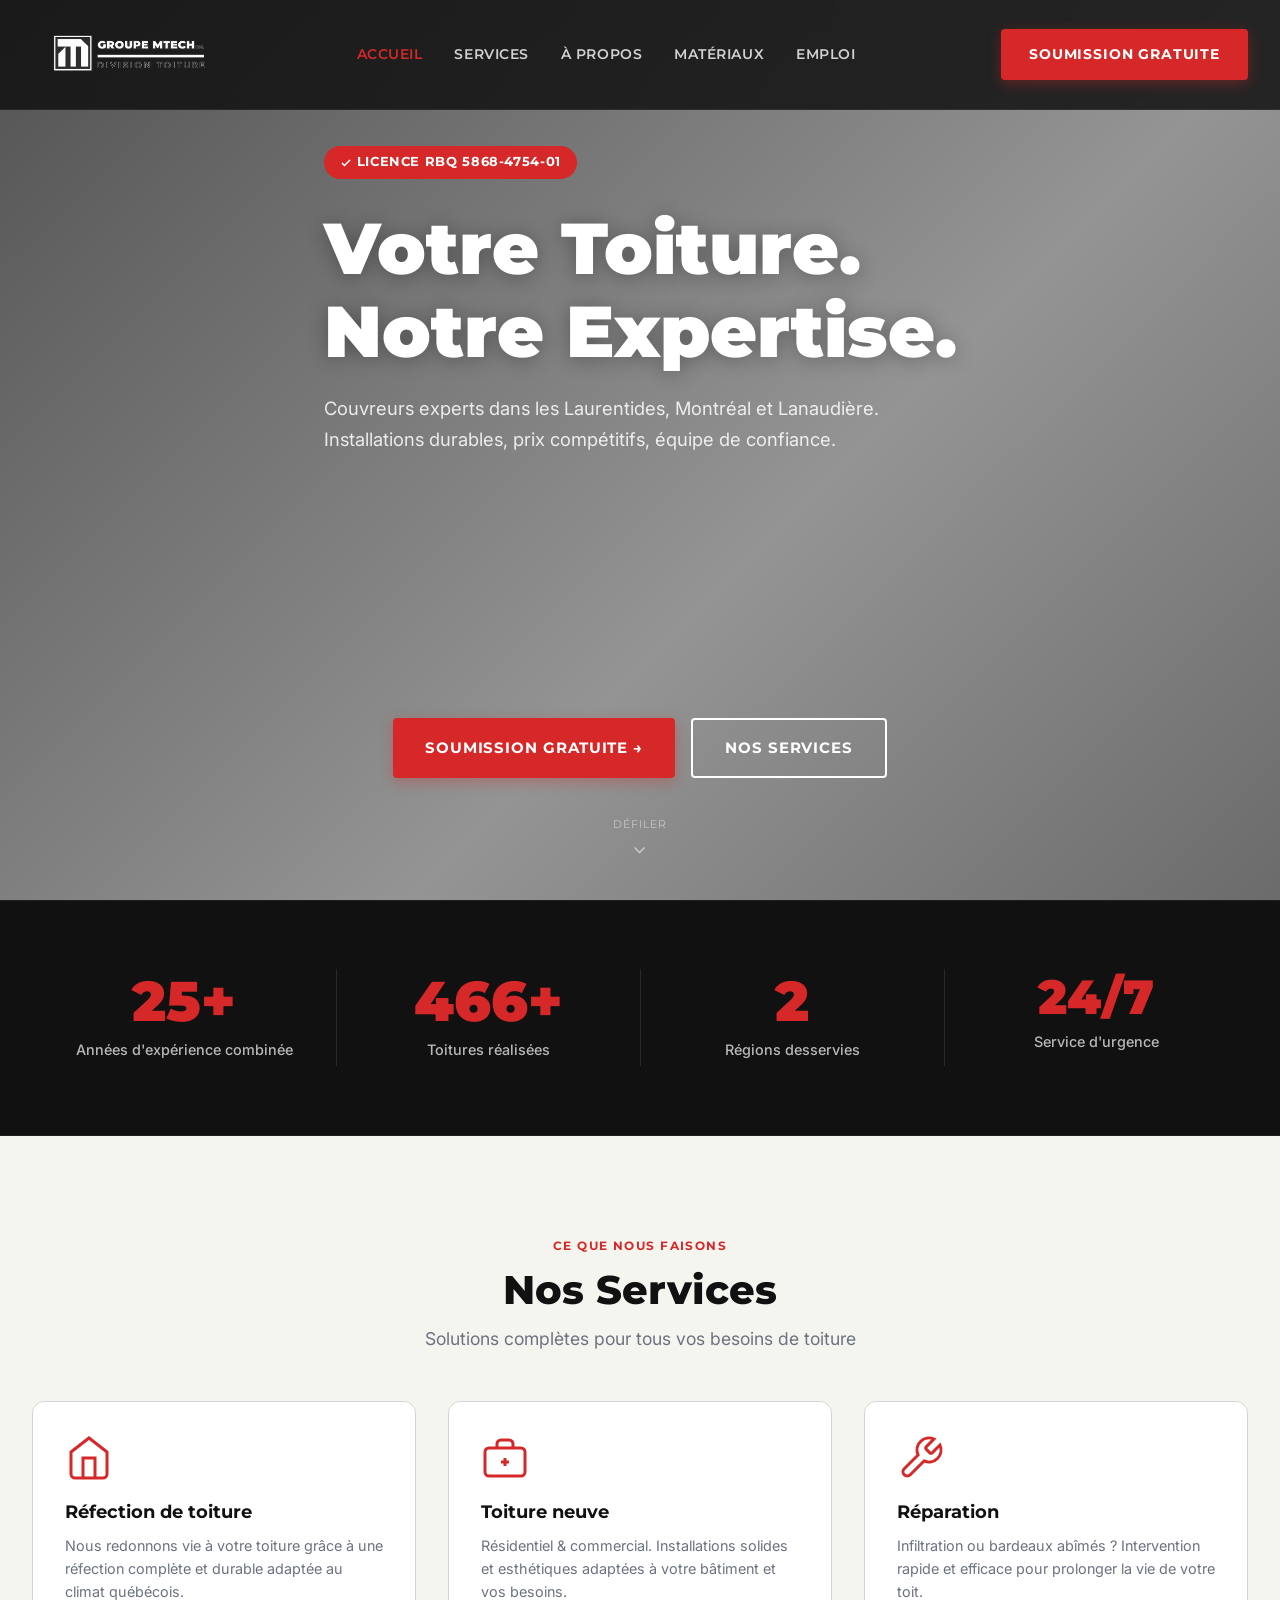
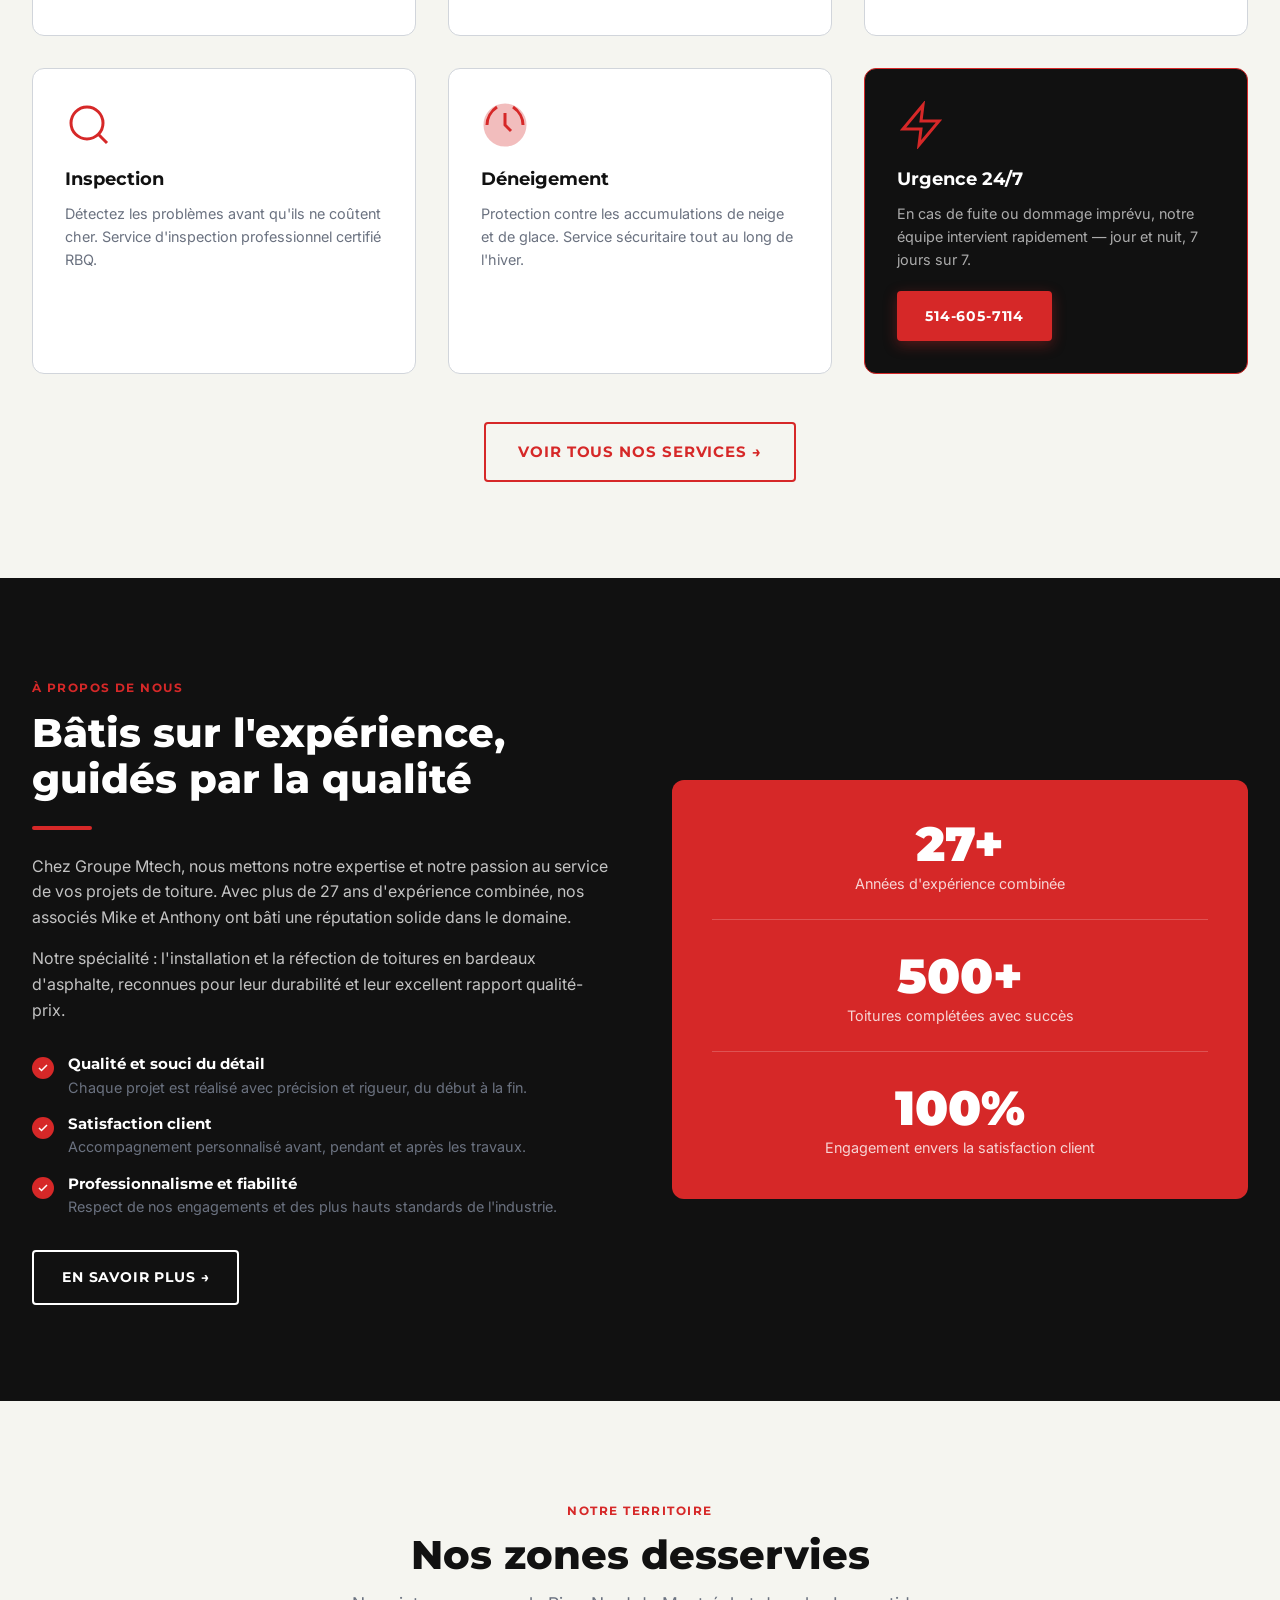
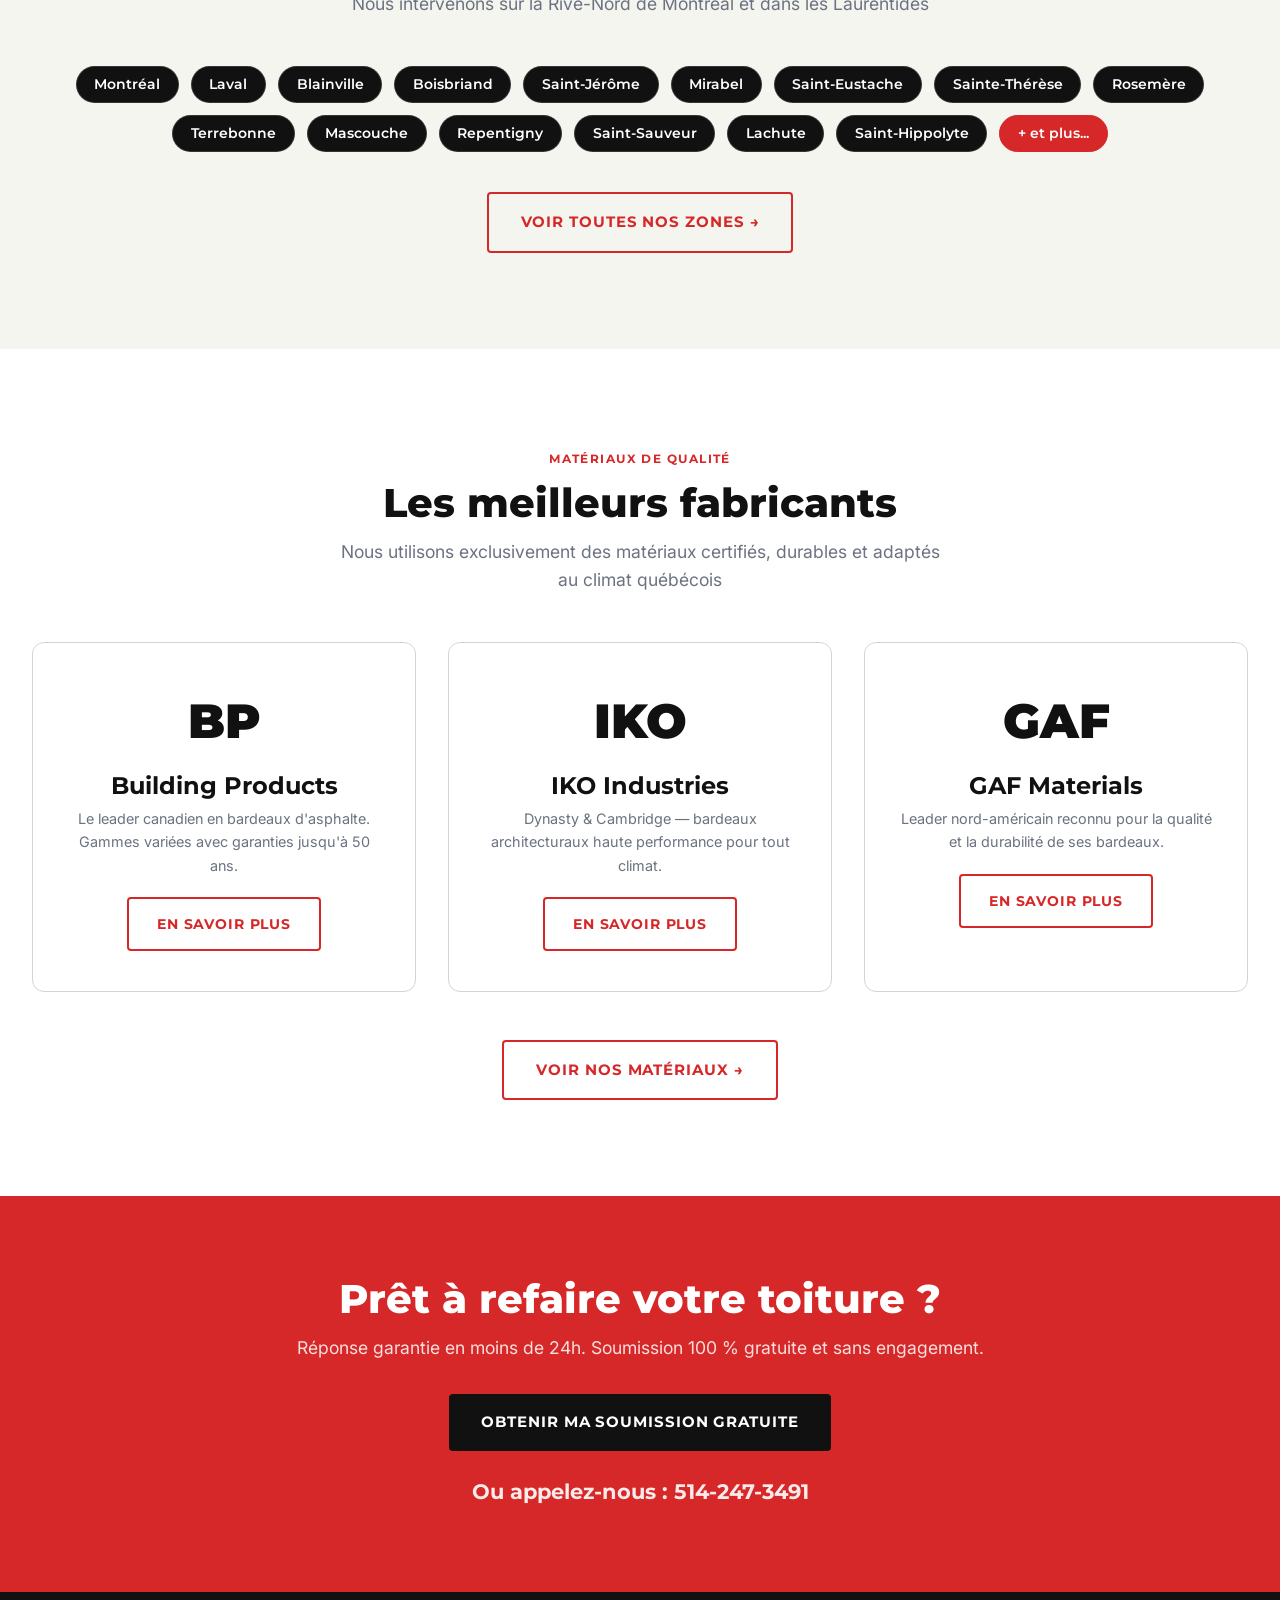
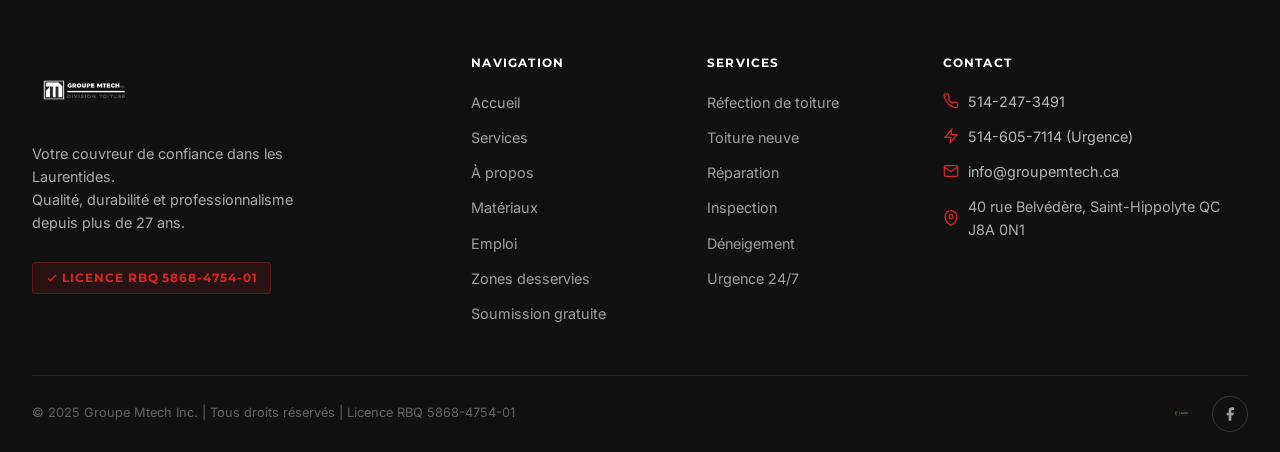
==== index.html @ 8368b844 "Refonte complete du site — multi-page Groupe Mtech Inc. - 7 pages HTML (index, services, a-propos, m" ====
<!DOCTYPE html>
<html lang="fr">
<head>
  <meta charset="UTF-8">
  <meta name="viewport" content="width=device-width, initial-scale=1.0">
  <title>Couvreur Laurentides & Montréal | Groupe Mtech Inc. — Toiture Durable</title>
  <meta name="description" content="Couvreurs experts à Saint-Jérôme, Mirabel, Saint-Eustache, Blainville et Montréal. Réfection, toiture neuve, réparation. Soumission gratuite. Licence RBQ 5868-4754-01.">
  <meta name="keywords" content="couvreur, toiture, Laurentides, Montréal, Saint-Jérôme, Mirabel, Blainville, réfection toiture, bardeaux asphalte">
  <meta name="robots" content="index, follow">
  <link rel="canonical" href="https://www.groupemtech.ca/">
  <meta property="og:title" content="Couvreur Laurentides & Montréal | Groupe Mtech Inc.">
  <meta property="og:description" content="Couvreurs experts dans les Laurentides et Montréal. Réfection, toiture neuve, réparation. Soumission gratuite. Licence RBQ 5868-4754-01.">
  <meta property="og:type" content="website">
  <meta property="og:url" content="https://www.groupemtech.ca/">
  <meta property="og:site_name" content="Groupe Mtech Inc.">
  <meta property="og:locale" content="fr_CA">
  <script type="application/ld+json">{"@context":"https://schema.org","@type":"RoofingContractor","name":"Groupe Mtech Inc.","description":"Couvreurs experts à Montréal, Laurentides et Lanaudière.","url":"https://www.groupemtech.ca","telephone":"+1-514-247-3491","email":"info@groupemtech.ca","address":{"@type":"PostalAddress","streetAddress":"40 rue Belvédère","addressLocality":"Saint-Hippolyte","addressRegion":"QC","postalCode":"J8A 0N1","addressCountry":"CA"},"areaServed":["Saint-Hippolyte","Saint-Jérôme","Mirabel","Saint-Eustache","Sainte-Thérèse","Blainville","Boisbriand","Rosemère","Lorraine","Bois-des-Filion","Terrebonne","Mascouche","Sainte-Marthe-sur-le-Lac","Deux-Montagnes","Saint-Joseph-du-Lac","Oka","Lachute","Sainte-Agathe-des-Monts","Saint-Sauveur","Morin-Heights","Saint-Lin-Laurentides","Repentigny","Montréal","Laval","Saint-Canut"],"openingHours":"Mo-Fr 07:00-18:00","sameAs":["https://www.facebook.com/profile.php?id=61579399678321"],"identifier":{"@type":"PropertyValue","name":"Licence RBQ","value":"5868-4754-01"}}</script>
  <link rel="preconnect" href="https://fonts.googleapis.com">
  <link rel="preconnect" href="https://fonts.gstatic.com" crossorigin>
  <link href="https://fonts.googleapis.com/css2?family=Montserrat:wght@700;800;900&family=Inter:wght@400;500;600&display=swap" rel="stylesheet">
  <link rel="stylesheet" href="css/style.css">
</head>
<body>

<!-- NAVBAR -->
<header id="navbar">
  <div class="container nav-inner">
    <a href="index.html" class="nav-logo">
      <img src="Assets/Logo/Logo Transparent.png" alt="Logo Groupe Mtech Inc. — Couvreur Laurentides">
    </a>
    <nav class="nav-links" aria-label="Navigation principale">
      <a href="index.html"     data-nav>Accueil</a>
      <a href="services.html"  data-nav>Services</a>
      <a href="a-propos.html"  data-nav>À propos</a>
      <a href="materiaux.html" data-nav>Matériaux</a>
      <a href="emploi.html"    data-nav>Emploi</a>
    </nav>
    <a href="soumission.html" class="btn btn-primary nav-cta">Soumission gratuite</a>
    <button class="hamburger" aria-label="Ouvrir le menu" aria-expanded="false">
      <span></span><span></span><span></span>
    </button>
  </div>
</header>

<nav class="nav-mobile-overlay" aria-label="Menu mobile">
  <a href="index.html"     data-nav>Accueil</a>
  <a href="services.html"  data-nav>Services</a>
  <a href="a-propos.html"  data-nav>À propos</a>
  <a href="materiaux.html" data-nav>Matériaux</a>
  <a href="emploi.html"    data-nav>Emploi</a>
  <a href="soumission.html" class="btn btn-primary btn-lg">Soumission gratuite</a>
</nav>

<main>

<!-- HERO -->
<section class="hero" aria-label="Section principale">
  <video class="hero-video" src="Assets/Video/BG-LONG.mp4"
    autoplay muted loop playsinline preload="auto"
    aria-hidden="true"></video>
  <div class="hero-overlay" aria-hidden="true"></div>
  <!-- Texte en haut -->
  <div class="container hero-top">
    <div class="hero-content">
      <span class="badge">
        <svg width="12" height="12" viewBox="0 0 24 24" fill="none" stroke="currentColor" stroke-width="3" aria-hidden="true"><polyline points="20 6 9 17 4 12"/></svg>
        Licence RBQ 5868-4754-01
      </span>
      <h1>
        <span>Votre Toiture.</span>
        <span>Notre Expertise.</span>
      </h1>
      <p class="hero-subtitle">
        Couvreurs experts dans les Laurentides, Montréal et Lanaudière.<br>
        Installations durables, prix compétitifs, équipe de confiance.
      </p>
    </div>
  </div>
  <!-- Boutons en bas -->
  <div class="container hero-bottom">
    <div class="btn-group">
      <a href="soumission.html" class="btn btn-primary btn-lg">Soumission gratuite →</a>
      <a href="services.html"   class="btn btn-outline btn-lg">Nos services</a>
    </div>
  </div>
  <div class="hero-scroll" aria-hidden="true">
    <span>Défiler</span>
    <svg viewBox="0 0 24 24" fill="none" stroke="currentColor" stroke-width="2"><polyline points="6 9 12 15 18 9"/></svg>
  </div>
</section>

<!-- STATS BAND -->
<section class="stats-band" aria-label="Statistiques clés">
  <div class="container">
    <div class="stats-grid">
      <div class="stat-item animate-in">
        <span class="stat-number" data-counter="27" data-suffix="+">27+</span>
        <span class="stat-label">Années d'expérience combinée</span>
      </div>
      <div class="stat-item animate-in stagger-1">
        <span class="stat-number" data-counter="500" data-suffix="+">500+</span>
        <span class="stat-label">Toitures réalisées</span>
      </div>
      <div class="stat-item animate-in stagger-2">
        <span class="stat-number" data-counter="3">3</span>
        <span class="stat-label">Régions desservies</span>
      </div>
      <div class="stat-item animate-in stagger-3">
        <span class="stat-number" style="font-size:clamp(2rem,4vw,3rem)">24/7</span>
        <span class="stat-label">Service d'urgence</span>
      </div>
    </div>
  </div>
</section>

<!-- SERVICES -->
<section class="section section--gray" id="services" aria-labelledby="services-title">
  <div class="container">
    <div class="section-header center animate-in">
      <span class="section-label">Ce que nous faisons</span>
      <h2 id="services-title">Nos Services</h2>
      <p>Solutions complètes pour tous vos besoins de toiture</p>
    </div>
    <div class="services-grid">
      <article class="service-card animate-in stagger-1">
        <div class="card-icon" aria-hidden="true">
          <svg viewBox="0 0 24 24" fill="none" stroke="currentColor" stroke-width="1.5"><path d="M3 9l9-7 9 7v11a2 2 0 0 1-2 2H5a2 2 0 0 1-2-2z"/><polyline points="9 22 9 12 15 12 15 22"/></svg>
        </div>
        <h3>Réfection de toiture</h3>
        <p>Nous redonnons vie à votre toiture grâce à une réfection complète et durable adaptée au climat québécois.</p>
      </article>
      <article class="service-card animate-in stagger-2">
        <div class="card-icon" aria-hidden="true">
          <svg viewBox="0 0 24 24" fill="none" stroke="currentColor" stroke-width="1.5"><rect x="2" y="7" width="20" height="14" rx="2"/><path d="M16 7V5a2 2 0 0 0-2-2h-4a2 2 0 0 0-2 2v2"/><line x1="12" y1="12" x2="12" y2="16"/><line x1="10" y1="14" x2="14" y2="14"/></svg>
        </div>
        <h3>Toiture neuve</h3>
        <p>Résidentiel &amp; commercial. Installations solides et esthétiques adaptées à votre bâtiment et vos besoins.</p>
      </article>
      <article class="service-card animate-in stagger-3">
        <div class="card-icon" aria-hidden="true">
          <svg viewBox="0 0 24 24" fill="none" stroke="currentColor" stroke-width="1.5"><path d="M14.7 6.3a1 1 0 0 0 0 1.4l1.6 1.6a1 1 0 0 0 1.4 0l3.77-3.77a6 6 0 0 1-7.94 7.94l-6.91 6.91a2.12 2.12 0 0 1-3-3l6.91-6.91a6 6 0 0 1 7.94-7.94l-3.76 3.76z"/></svg>
        </div>
        <h3>Réparation</h3>
        <p>Infiltration ou bardeaux abîmés ? Intervention rapide et efficace pour prolonger la vie de votre toit.</p>
      </article>
      <article class="service-card animate-in stagger-4">
        <div class="card-icon" aria-hidden="true">
          <svg viewBox="0 0 24 24" fill="none" stroke="currentColor" stroke-width="1.5"><circle cx="11" cy="11" r="8"/><line x1="21" y1="21" x2="16.65" y2="16.65"/></svg>
        </div>
        <h3>Inspection</h3>
        <p>Détectez les problèmes avant qu'ils ne coûtent cher. Service d'inspection professionnel certifié RBQ.</p>
      </article>
      <article class="service-card animate-in stagger-5">
        <div class="card-icon" aria-hidden="true">
          <svg viewBox="0 0 24 24" fill="none" stroke="currentColor" stroke-width="1.5"><path d="M12 2a10 10 0 1 0 0 20 10 10 0 0 0 0-20z" opacity=".3" fill="currentColor"/><path d="M8 3C5 5 3 8.5 3 12M16 3c3 2 5 5.5 5 9"/><path d="M12 6v6l3 3"/></svg>
        </div>
        <h3>Déneigement</h3>
        <p>Protection contre les accumulations de neige et de glace. Service sécuritaire tout au long de l'hiver.</p>
      </article>
      <article class="service-card emergency animate-in stagger-6">
        <div class="card-icon" aria-hidden="true">
          <svg viewBox="0 0 24 24" fill="none" stroke="currentColor" stroke-width="1.5"><polygon points="13 2 3 14 12 14 11 22 21 10 12 10 13 2"/></svg>
        </div>
        <h3>Urgence 24/7</h3>
        <p>En cas de fuite ou dommage imprévu, notre équipe intervient rapidement — jour et nuit, 7 jours sur 7.</p>
        <a href="tel:+15146057114" class="btn btn-primary" style="margin-top:1.25rem">514-605-7114</a>
      </article>
    </div>
    <div class="text-center" style="margin-top:3rem">
      <a href="services.html" class="btn btn-outline-red btn-lg animate-in">Voir tous nos services →</a>
    </div>
  </div>
</section>

<!-- À PROPOS -->
<section class="section section--dark" id="a-propos" aria-labelledby="about-title">
  <div class="container">
    <div class="grid-2" style="align-items:center;gap:4rem">
      <div class="animate-in">
        <span class="section-label">À propos de nous</span>
        <h2 id="about-title" class="text-white" style="margin-bottom:1.25rem">
          Bâtis sur l'expérience,<br>guidés par la qualité
        </h2>
        <div class="divider"></div>
        <p style="color:rgba(255,255,255,0.75);margin-bottom:1rem">
          Chez Groupe Mtech, nous mettons notre expertise et notre passion au service de vos projets de toiture.
          Avec plus de 27 ans d'expérience combinée, nos associés Mike et Anthony ont bâti une réputation solide dans le domaine.
        </p>
        <p style="color:rgba(255,255,255,0.75);margin-bottom:2rem">
          Notre spécialité : l'installation et la réfection de toitures en bardeaux d'asphalte, reconnues pour leur durabilité et leur excellent rapport qualité-prix.
        </p>
        <div class="check-list">
          <div class="check-item">
            <div class="check-icon"><svg viewBox="0 0 24 24" fill="none" stroke="currentColor" stroke-width="3" aria-hidden="true"><polyline points="20 6 9 17 4 12"/></svg></div>
            <div class="check-item-text">
              <h4 class="text-white">Qualité et souci du détail</h4>
              <p>Chaque projet est réalisé avec précision et rigueur, du début à la fin.</p>
            </div>
          </div>
          <div class="check-item">
            <div class="check-icon"><svg viewBox="0 0 24 24" fill="none" stroke="currentColor" stroke-width="3" aria-hidden="true"><polyline points="20 6 9 17 4 12"/></svg></div>
            <div class="check-item-text">
              <h4 class="text-white">Satisfaction client</h4>
              <p>Accompagnement personnalisé avant, pendant et après les travaux.</p>
            </div>
          </div>
          <div class="check-item">
            <div class="check-icon"><svg viewBox="0 0 24 24" fill="none" stroke="currentColor" stroke-width="3" aria-hidden="true"><polyline points="20 6 9 17 4 12"/></svg></div>
            <div class="check-item-text">
              <h4 class="text-white">Professionnalisme et fiabilité</h4>
              <p>Respect de nos engagements et des plus hauts standards de l'industrie.</p>
            </div>
          </div>
        </div>
        <div style="margin-top:2rem"><a href="a-propos.html" class="btn btn-outline">En savoir plus →</a></div>
      </div>
      <div class="about-stats-block animate-in stagger-2">
        <div class="about-stat">
          <div class="big-number">27+</div>
          <p>Années d'expérience combinée</p>
        </div>
        <div class="about-stat">
          <div class="big-number">500+</div>
          <p>Toitures complétées avec succès</p>
        </div>
        <div class="about-stat">
          <div class="big-number">100%</div>
          <p>Engagement envers la satisfaction client</p>
        </div>
      </div>
    </div>
  </div>
</section>

<!-- ZONES DESSERVIES -->
<section class="section section--gray" id="zones" aria-labelledby="zones-title">
  <div class="container">
    <div class="section-header center animate-in">
      <span class="section-label">Notre territoire</span>
      <h2 id="zones-title">Nos zones desservies</h2>
      <p>Nous intervenons sur la Rive-Nord de Montréal et dans les Laurentides</p>
    </div>
    <div class="zones-pills animate-in" style="justify-content:center;margin-bottom:2.5rem">
      <a href="zones.html" class="city-pill" style="background:var(--black);border-color:rgba(255,255,255,0.15);color:var(--white)">Montréal</a>
      <a href="zones.html" class="city-pill" style="background:var(--black);border-color:rgba(255,255,255,0.15);color:var(--white)">Laval</a>
      <a href="zones.html" class="city-pill" style="background:var(--black);border-color:rgba(255,255,255,0.15);color:var(--white)">Blainville</a>
      <a href="zones.html" class="city-pill" style="background:var(--black);border-color:rgba(255,255,255,0.15);color:var(--white)">Boisbriand</a>
      <a href="zones.html" class="city-pill" style="background:var(--black);border-color:rgba(255,255,255,0.15);color:var(--white)">Saint-Jérôme</a>
      <a href="zones.html" class="city-pill" style="background:var(--black);border-color:rgba(255,255,255,0.15);color:var(--white)">Mirabel</a>
      <a href="zones.html" class="city-pill" style="background:var(--black);border-color:rgba(255,255,255,0.15);color:var(--white)">Saint-Eustache</a>
      <a href="zones.html" class="city-pill" style="background:var(--black);border-color:rgba(255,255,255,0.15);color:var(--white)">Sainte-Thérèse</a>
      <a href="zones.html" class="city-pill" style="background:var(--black);border-color:rgba(255,255,255,0.15);color:var(--white)">Rosemère</a>
      <a href="zones.html" class="city-pill" style="background:var(--black);border-color:rgba(255,255,255,0.15);color:var(--white)">Terrebonne</a>
      <a href="zones.html" class="city-pill" style="background:var(--black);border-color:rgba(255,255,255,0.15);color:var(--white)">Mascouche</a>
      <a href="zones.html" class="city-pill" style="background:var(--black);border-color:rgba(255,255,255,0.15);color:var(--white)">Repentigny</a>
      <a href="zones.html" class="city-pill" style="background:var(--black);border-color:rgba(255,255,255,0.15);color:var(--white)">Saint-Sauveur</a>
      <a href="zones.html" class="city-pill" style="background:var(--black);border-color:rgba(255,255,255,0.15);color:var(--white)">Lachute</a>
      <a href="zones.html" class="city-pill" style="background:var(--black);border-color:rgba(255,255,255,0.15);color:var(--white)">Saint-Hippolyte</a>
      <a href="zones.html" class="city-pill" style="background:var(--red);border-color:var(--red);color:var(--white)">+ et plus...</a>
    </div>
    <div class="text-center animate-in">
      <a href="zones.html" class="btn btn-outline-red btn-lg">Voir toutes nos zones →</a>
    </div>
  </div>
</section>

<!-- MATÉRIAUX APERÇU -->
<section class="section section--white" id="materiaux" aria-labelledby="mat-title">
  <div class="container">
    <div class="section-header center animate-in">
      <span class="section-label">Matériaux de qualité</span>
      <h2 id="mat-title">Les meilleurs fabricants</h2>
      <p>Nous utilisons exclusivement des matériaux certifiés, durables et adaptés au climat québécois</p>
    </div>
    <div class="grid-3" style="margin-bottom:3rem">
      <div class="card text-center animate-in stagger-1" style="padding:2.5rem 2rem">
        <div style="font-family:'Montserrat',sans-serif;font-weight:900;font-size:3rem;color:var(--black);margin-bottom:0.75rem">BP</div>
        <h3 style="margin-bottom:0.5rem">Building Products</h3>
        <p style="color:var(--midgray);font-size:0.9rem;margin-bottom:1.25rem">Le leader canadien en bardeaux d'asphalte. Gammes variées avec garanties jusqu'à 50 ans.</p>
        <a href="materiaux.html" class="btn btn-outline-red">En savoir plus</a>
      </div>
      <div class="card text-center animate-in stagger-2" style="padding:2.5rem 2rem">
        <div style="font-family:'Montserrat',sans-serif;font-weight:900;font-size:3rem;color:var(--black);margin-bottom:0.75rem">IKO</div>
        <h3 style="margin-bottom:0.5rem">IKO Industries</h3>
        <p style="color:var(--midgray);font-size:0.9rem;margin-bottom:1.25rem">Dynasty &amp; Cambridge — bardeaux architecturaux haute performance pour tout climat.</p>
        <a href="materiaux.html" class="btn btn-outline-red">En savoir plus</a>
      </div>
      <div class="card text-center animate-in stagger-3" style="padding:2.5rem 2rem">
        <div style="font-family:'Montserrat',sans-serif;font-weight:900;font-size:3rem;color:var(--black);margin-bottom:0.75rem">GAF</div>
        <h3 style="margin-bottom:0.5rem">GAF Materials</h3>
        <p style="color:var(--midgray);font-size:0.9rem;margin-bottom:1.25rem">Leader nord-américain reconnu pour la qualité et la durabilité de ses bardeaux.</p>
        <a href="materiaux.html" class="btn btn-outline-red">En savoir plus</a>
      </div>
    </div>
    <div class="text-center animate-in">
      <a href="materiaux.html" class="btn btn-outline-red btn-lg">Voir nos matériaux →</a>
    </div>
  </div>
</section>

<!-- CTA FINAL -->
<section class="cta-section" aria-label="Appel à l'action">
  <div class="container text-center animate-in">
    <h2>Prêt à refaire votre toiture ?</h2>
    <p>Réponse garantie en moins de 24h. Soumission 100&nbsp;% gratuite et sans engagement.</p>
    <a href="soumission.html" class="btn btn-dark btn-lg">Obtenir ma soumission gratuite</a>
    <div class="cta-phone">Ou appelez-nous : <a href="tel:+15142473491">514-247-3491</a></div>
  </div>
</section>

</main>

<!-- FOOTER -->
<footer id="footer" aria-label="Pied de page">
  <div class="container">
    <div class="footer-grid">
      <div class="footer-brand">
        <img src="Assets/Logo/Logo Transparent.png" alt="Logo Groupe Mtech Inc.">
        <p>Votre couvreur de confiance dans les Laurentides.<br>Qualité, durabilité et professionnalisme depuis plus de 27 ans.</p>
        <div class="footer-rbq">
          <svg width="12" height="12" viewBox="0 0 24 24" fill="none" stroke="currentColor" stroke-width="2.5" aria-hidden="true"><polyline points="20 6 9 17 4 12"/></svg>
          Licence RBQ 5868-4754-01
        </div>
      </div>
      <div class="footer-col">
        <h4>Navigation</h4>
        <ul>
          <li><a href="index.html">Accueil</a></li>
          <li><a href="services.html">Services</a></li>
          <li><a href="a-propos.html">À propos</a></li>
          <li><a href="materiaux.html">Matériaux</a></li>
          <li><a href="emploi.html">Emploi</a></li>
          <li><a href="zones.html">Zones desservies</a></li>
          <li><a href="soumission.html">Soumission gratuite</a></li>
        </ul>
      </div>
      <div class="footer-col">
        <h4>Services</h4>
        <ul>
          <li><a href="services.html#refection">Réfection de toiture</a></li>
          <li><a href="services.html#neuve">Toiture neuve</a></li>
          <li><a href="services.html#reparation">Réparation</a></li>
          <li><a href="services.html#inspection">Inspection</a></li>
          <li><a href="services.html#deneigement">Déneigement</a></li>
          <li><a href="services.html#urgence">Urgence 24/7</a></li>
        </ul>
      </div>
      <div class="footer-col">
        <h4>Contact</h4>
        <div class="footer-contact-item">
          <svg viewBox="0 0 24 24" fill="none" stroke="currentColor" stroke-width="2" aria-hidden="true"><path d="M22 16.92v3a2 2 0 0 1-2.18 2 19.79 19.79 0 0 1-8.63-3.07A19.5 19.5 0 0 1 4.69 12 19.79 19.79 0 0 1 1.61 3.41 2 2 0 0 1 3.6 1.24h3a2 2 0 0 1 2 1.72c.127.96.361 1.903.7 2.81a2 2 0 0 1-.45 2.11L7.91 8.81a16 16 0 0 0 6.29 6.29l.95-.95a2 2 0 0 1 2.11-.45c.907.339 1.85.573 2.81.7A2 2 0 0 1 22 16.92z"/></svg>
          <a href="tel:+15142473491">514-247-3491</a>
        </div>
        <div class="footer-contact-item">
          <svg viewBox="0 0 24 24" fill="none" stroke="currentColor" stroke-width="2" aria-hidden="true"><polygon points="13 2 3 14 12 14 11 22 21 10 12 10 13 2"/></svg>
          <a href="tel:+15146057114">514-605-7114 (Urgence)</a>
        </div>
        <div class="footer-contact-item">
          <svg viewBox="0 0 24 24" fill="none" stroke="currentColor" stroke-width="2" aria-hidden="true"><path d="M4 4h16c1.1 0 2 .9 2 2v12c0 1.1-.9 2-2 2H4c-1.1 0-2-.9-2-2V6c0-1.1.9-2 2-2z"/><polyline points="22,6 12,13 2,6"/></svg>
          <a href="mailto:info@groupemtech.ca">info@groupemtech.ca</a>
        </div>
        <div class="footer-contact-item">
          <svg viewBox="0 0 24 24" fill="none" stroke="currentColor" stroke-width="2" aria-hidden="true"><path d="M21 10c0 7-9 13-9 13s-9-6-9-13a9 9 0 0 1 18 0z"/><circle cx="12" cy="10" r="3"/></svg>
          <span>40 rue Belvédère, Saint-Hippolyte QC J8A 0N1</span>
        </div>
      </div>
    </div>
    <div class="footer-bottom">
      <p>© 2025 Groupe Mtech Inc. | Tous droits réservés | Licence RBQ 5868-4754-01</p>
      <div style="display:flex;align-items:center;gap:1.25rem">
        <a href="https://www.laurierweb.ca" target="_blank" rel="noopener" aria-label="Site réalisé par LaurierWeb">
          <img src="Assets/Logo/logolaurier.png" alt="LaurierWeb — Création de sites web" style="height:20px;width:auto;opacity:0.7;transition:opacity 0.3s" onmouseover="this.style.opacity='1'" onmouseout="this.style.opacity='0.7'">
        </a>
        <div class="footer-social">
          <a href="https://www.facebook.com/profile.php?id=61579399678321" target="_blank" rel="noopener" aria-label="Page Facebook Groupe Mtech Inc.">
            <svg viewBox="0 0 24 24" fill="currentColor" aria-hidden="true"><path d="M18 2h-3a5 5 0 0 0-5 5v3H7v4h3v8h4v-8h3l1-4h-4V7a1 1 0 0 1 1-1h3z"/></svg>
          </a>
        </div>
      </div>
    </div>
  </div>
</footer>

<a href="tel:+15146057114" class="urgency-float" aria-label="Urgence toiture 514-605-7114">
  <svg viewBox="0 0 24 24" fill="none" stroke="currentColor" stroke-width="2" aria-hidden="true"><polygon points="13 2 3 14 12 14 11 22 21 10 12 10 13 2"/></svg>
  Urgence 24/7
</a>

<script src="js/main.js"></script>
</body>
</html>
---- css/style.css ----
/* ============================================================
   GROUPE MTECH INC. — Global Stylesheet
   ============================================================ */

/* ── Google Fonts are loaded in each HTML <head> ── */

/* ── Reset & Box Model ─────────────────────────────────────── */
*, *::before, *::after { box-sizing: border-box; }
html { scroll-behavior: smooth; font-size: 16px; }
body {
  margin: 0; padding: 0;
  font-family: 'Inter', sans-serif;
  font-size: 1rem;
  line-height: 1.6;
  color: var(--black);
  background: var(--white);
  overflow-x: hidden;
}
img { max-width: 100%; height: auto; display: block; }
a { text-decoration: none; color: inherit; }
ul { list-style: none; margin: 0; padding: 0; }
button { cursor: pointer; border: none; background: none; font-family: inherit; }
input, textarea, select { font-family: inherit; }

/* ── Design Tokens ─────────────────────────────────────────── */
:root {
  --black:     #111111;
  --charcoal:  #1C1C1C;
  --red:       #D62828;
  --red-dark:  #A61E1E;
  --offwhite:  #F5F5F0;
  --midgray:   #6B7280;
  --lightgray: #D1D5DB;
  --white:     #FFFFFF;

  --max-w: 1280px;
  --section-py: 96px;
  --section-px: 32px;
  --gap: 32px;
  --radius: 12px;
  --nav-h: 110px;

  --transition: 0.3s ease;
  --transition-slow: 0.6s ease-out;
}

/* ── Typography ────────────────────────────────────────────── */
h1, h2, h3, h4 {
  font-family: 'Montserrat', sans-serif;
  font-weight: 800;
  line-height: 1.15;
  margin: 0;
}
h1 { font-size: clamp(2.5rem, 6vw, 4.5rem); font-weight: 900; }
h2 { font-size: clamp(1.75rem, 3.5vw, 2.5rem); }
h3 { font-size: clamp(1.25rem, 2.5vw, 1.5rem); font-weight: 700; }
p  { margin: 0 0 1rem; }

/* ── Layout Helpers ────────────────────────────────────────── */
.container {
  max-width: var(--max-w);
  margin: 0 auto;
  padding: 0 var(--section-px);
}
.section {
  padding: var(--section-py) 0;
}
.section--dark  { background: var(--black); color: var(--white); }
.section--gray  { background: var(--offwhite); }
.section--white { background: var(--white); }
.section--red   { background: var(--red); color: var(--white); }

.grid-2 { display: grid; grid-template-columns: 1fr 1fr; gap: var(--gap); }
.grid-3 { display: grid; grid-template-columns: repeat(3, 1fr); gap: var(--gap); }
.grid-4 { display: grid; grid-template-columns: repeat(4, 1fr); gap: var(--gap); }
.flex   { display: flex; }
.flex-center { display: flex; align-items: center; justify-content: center; }
.flex-between { display: flex; align-items: center; justify-content: space-between; }
.text-center { text-align: center; }
.text-white  { color: var(--white); }
.text-gray   { color: var(--midgray); }
.text-red    { color: var(--red); }

/* ── Section Labels ────────────────────────────────────────── */
.section-label {
  display: inline-block;
  font-family: 'Montserrat', sans-serif;
  font-weight: 700;
  font-size: 0.75rem;
  letter-spacing: 0.12em;
  text-transform: uppercase;
  color: var(--red);
  margin-bottom: 0.75rem;
}
.section-header {
  margin-bottom: 3rem;
}
.section-header h2 {
  margin-bottom: 0.75rem;
}
.section-header p {
  color: var(--midgray);
  font-size: 1.1rem;
  max-width: 600px;
}
.section-header.center { text-align: center; }
.section-header.center p { margin: 0 auto; }

/* ── Buttons ───────────────────────────────────────────────── */
.btn {
  display: inline-flex;
  align-items: center;
  gap: 0.4em;
  font-family: 'Montserrat', sans-serif;
  font-weight: 700;
  font-size: 0.875rem;
  letter-spacing: 0.06em;
  text-transform: uppercase;
  padding: 0.875rem 1.75rem;
  border-radius: 4px;
  transition: background var(--transition), color var(--transition), transform var(--transition), box-shadow var(--transition);
  white-space: nowrap;
}
.btn:hover { transform: translateY(-2px); }
.btn:active { transform: translateY(0); }

.btn-primary {
  background: var(--red);
  color: var(--white);
  box-shadow: 0 4px 14px rgba(214,40,40,0.35);
}
.btn-primary:hover {
  background: var(--red-dark);
  box-shadow: 0 6px 20px rgba(214,40,40,0.45);
}
.btn-outline {
  background: transparent;
  color: var(--white);
  border: 2px solid var(--white);
}
.btn-outline:hover {
  background: var(--white);
  color: var(--black);
}
.btn-dark {
  background: var(--black);
  color: var(--white);
}
.btn-dark:hover {
  background: var(--charcoal);
  box-shadow: 0 4px 14px rgba(0,0,0,0.3);
}
.btn-outline-red {
  background: transparent;
  color: var(--red);
  border: 2px solid var(--red);
}
.btn-outline-red:hover {
  background: var(--red);
  color: var(--white);
}
.btn-lg { padding: 1rem 2rem; font-size: 0.95rem; }
.btn-group { display: flex; gap: 1rem; flex-wrap: wrap; }

/* ── Cards ─────────────────────────────────────────────────── */
.card {
  background: var(--white);
  border: 1px solid var(--lightgray);
  border-radius: var(--radius);
  padding: 2rem;
  transition: transform var(--transition), box-shadow var(--transition);
}
.card:hover {
  transform: translateY(-6px);
  box-shadow: 0 16px 40px rgba(0,0,0,0.1);
}
.card--dark {
  background: var(--black);
  border-color: #2a2a2a;
  color: var(--white);
}
.card--dark:hover {
  box-shadow: 0 16px 40px rgba(214,40,40,0.2);
}
.card-icon {
  width: 48px;
  height: 48px;
  color: var(--red);
  margin-bottom: 1.25rem;
}
.card h3 { margin-bottom: 0.75rem; }
.card p  { color: var(--midgray); font-size: 0.95rem; margin: 0; }
.card--dark p { color: rgba(255,255,255,0.7); }

/* ── Badge / Pill ──────────────────────────────────────────── */
.badge {
  display: inline-flex;
  align-items: center;
  gap: 0.4em;
  background: var(--red);
  color: var(--white);
  font-family: 'Montserrat', sans-serif;
  font-weight: 700;
  font-size: 0.8rem;
  letter-spacing: 0.05em;
  text-transform: uppercase;
  padding: 0.4rem 1rem;
  border-radius: 100px;
}
.badge--outline {
  background: transparent;
  border: 2px solid var(--red);
  color: var(--red);
}
.badge--dark {
  background: rgba(255,255,255,0.1);
  color: var(--white);
}
.city-pill {
  display: inline-block;
  background: rgba(255,255,255,0.08);
  border: 1px solid rgba(255,255,255,0.15);
  color: var(--white);
  font-family: 'Montserrat', sans-serif;
  font-weight: 600;
  font-size: 0.875rem;
  padding: 0.4rem 1.1rem;
  border-radius: 100px;
  transition: background var(--transition), border-color var(--transition), color var(--transition);
}
.city-pill:hover {
  background: var(--red);
  border-color: var(--red);
  color: var(--white);
}

/* ── Check List ────────────────────────────────────────────── */
.check-list { display: flex; flex-direction: column; gap: 1rem; }
.check-item {
  display: flex;
  gap: 0.875rem;
  align-items: flex-start;
}
.check-icon {
  flex-shrink: 0;
  width: 22px;
  height: 22px;
  background: var(--red);
  border-radius: 50%;
  display: flex;
  align-items: center;
  justify-content: center;
  margin-top: 2px;
}
.check-icon svg { width: 12px; height: 12px; color: var(--white); }
.check-item-text h4 {
  font-family: 'Montserrat', sans-serif;
  font-size: 0.95rem;
  font-weight: 700;
  margin-bottom: 0.2rem;
}
.check-item-text p { font-size: 0.9rem; color: var(--midgray); margin: 0; }

/* ── FAQ (details/summary) ─────────────────────────────────── */
.faq { margin-top: 2rem; display: flex; flex-direction: column; gap: 0.5rem; }
.faq details {
  border: 1px solid var(--lightgray);
  border-radius: 8px;
  overflow: hidden;
}
.faq summary {
  font-family: 'Montserrat', sans-serif;
  font-weight: 600;
  font-size: 1rem;
  padding: 1.1rem 1.25rem;
  cursor: pointer;
  display: flex;
  justify-content: space-between;
  align-items: center;
  list-style: none;
  transition: background var(--transition);
}
.faq summary::-webkit-details-marker { display: none; }
.faq summary::after {
  content: '+';
  font-size: 1.4rem;
  color: var(--red);
  font-weight: 400;
  transition: transform var(--transition);
}
.faq details[open] summary::after { transform: rotate(45deg); }
.faq details[open] summary { background: var(--offwhite); }
.faq-body { padding: 1rem 1.25rem 1.25rem; color: var(--midgray); font-size: 0.95rem; }

/* ── Form ──────────────────────────────────────────────────── */
.form { display: flex; flex-direction: column; gap: 1.25rem; }
.form-row { display: grid; grid-template-columns: 1fr 1fr; gap: 1rem; }
.form-group { display: flex; flex-direction: column; gap: 0.4rem; }
.form-group label {
  font-family: 'Montserrat', sans-serif;
  font-weight: 600;
  font-size: 0.8rem;
  letter-spacing: 0.05em;
  text-transform: uppercase;
  color: var(--midgray);
}
.form-group input,
.form-group textarea,
.form-group select {
  padding: 0.875rem 1rem;
  border: 1.5px solid var(--lightgray);
  border-radius: 6px;
  font-size: 1rem;
  background: var(--white);
  color: var(--black);
  transition: border-color var(--transition), box-shadow var(--transition);
  outline: none;
}
.form-group input:focus,
.form-group textarea:focus,
.form-group select:focus {
  border-color: var(--red);
  box-shadow: 0 0 0 3px rgba(214,40,40,0.12);
}
.form-group textarea { resize: vertical; min-height: 120px; }
.form-note {
  font-size: 0.85rem;
  color: var(--midgray);
  text-align: center;
  margin-top: 0.5rem;
}

/* ── Page Hero (inner pages) ───────────────────────────────── */
.page-hero {
  background: var(--black);
  padding: 140px 0 80px;
  position: relative;
  overflow: hidden;
}
.page-hero::after {
  content: '';
  position: absolute;
  bottom: 0; left: 0; right: 0;
  height: 4px;
  background: var(--red);
}
.page-hero .breadcrumb {
  font-size: 0.85rem;
  color: rgba(255,255,255,0.5);
  margin-bottom: 1.25rem;
  display: flex;
  gap: 0.5rem;
  align-items: center;
}
.page-hero .breadcrumb a { color: rgba(255,255,255,0.5); transition: color var(--transition); }
.page-hero .breadcrumb a:hover { color: var(--red); }
.page-hero .breadcrumb span { color: var(--white); }
.page-hero h1 { color: var(--white); margin-bottom: 1rem; }
.page-hero p { color: rgba(255,255,255,0.7); font-size: 1.15rem; max-width: 700px; }

/* ── Divider ───────────────────────────────────────────────── */
.divider { width: 60px; height: 4px; background: var(--red); margin: 1.5rem 0; border-radius: 2px; }
.divider.center { margin: 1.5rem auto; }

/* ════════════════════════════════════════════════════════════
   NAVBAR
   ════════════════════════════════════════════════════════════ */
#navbar {
  position: fixed;
  top: 0; left: 0; right: 0;
  z-index: 1000;
  height: var(--nav-h);
  display: flex;
  align-items: center;
  background: rgba(17,17,17,0.85);
  backdrop-filter: blur(12px);
  -webkit-backdrop-filter: blur(12px);
  border-bottom: 1px solid rgba(255,255,255,0.06);
  transition: height var(--transition), background var(--transition), box-shadow var(--transition);
}
#navbar.scrolled {
  height: 64px;
  background: rgba(17,17,17,0.97);
  box-shadow: 0 2px 24px rgba(0,0,0,0.4);
}
.nav-inner {
  display: flex;
  align-items: center;
  justify-content: space-between;
  width: 100%;
}
.nav-logo img { height: 130px; width: auto; transition: height var(--transition); }
#navbar.scrolled .nav-logo img { height: 100px; }

.nav-links {
  display: flex;
  align-items: center;
  gap: 0.25rem;
}
.nav-links a {
  font-family: 'Montserrat', sans-serif;
  font-weight: 600;
  font-size: 0.85rem;
  letter-spacing: 0.04em;
  text-transform: uppercase;
  color: rgba(255,255,255,0.8);
  padding: 0.5rem 0.875rem;
  border-radius: 4px;
  transition: color var(--transition), background var(--transition);
}
.nav-links a:hover { color: var(--white); background: rgba(255,255,255,0.07); }
.nav-links a.active { color: var(--red); }
.nav-cta { margin-left: 1rem; }

/* Hamburger */
.hamburger {
  display: none;
  flex-direction: column;
  justify-content: center;
  gap: 5px;
  width: 36px;
  height: 36px;
  padding: 4px;
  cursor: pointer;
  background: none;
  border: none;
}
.hamburger span {
  display: block;
  width: 100%;
  height: 2px;
  background: var(--white);
  border-radius: 2px;
  transition: transform 0.3s, opacity 0.3s, width 0.3s;
  transform-origin: center;
}
.hamburger.open span:nth-child(1) { transform: translateY(7px) rotate(45deg); }
.hamburger.open span:nth-child(2) { opacity: 0; width: 0; }
.hamburger.open span:nth-child(3) { transform: translateY(-7px) rotate(-45deg); }

/* Mobile nav overlay */
.nav-mobile-overlay {
  display: none;
  position: fixed;
  inset: 0;
  background: var(--black);
  z-index: 999;
  flex-direction: column;
  align-items: center;
  justify-content: center;
  gap: 2rem;
  opacity: 0;
  transform: translateX(100%);
  transition: opacity 0.35s, transform 0.35s;
}
.nav-mobile-overlay.open {
  display: flex;
  opacity: 1;
  transform: translateX(0);
}
.nav-mobile-overlay a {
  font-family: 'Montserrat', sans-serif;
  font-weight: 800;
  font-size: 2rem;
  color: var(--white);
  text-transform: uppercase;
  letter-spacing: 0.05em;
  transition: color var(--transition);
}
.nav-mobile-overlay a:hover,
.nav-mobile-overlay a.active { color: var(--red); }
.nav-mobile-overlay .btn { font-size: 1rem; margin-top: 1rem; }

/* ════════════════════════════════════════════════════════════
   HERO (index.html)
   ════════════════════════════════════════════════════════════ */
.hero {
  position: relative;
  height: 100vh;
  min-height: 600px;
  display: flex;
  flex-direction: column;
  justify-content: space-between;
  overflow: hidden;
}
/* Texte poussé vers le haut, juste sous la navbar */
.hero-top {
  padding-top: calc(var(--nav-h) + 36px);
  position: relative;
  z-index: 2;
}
/* Boutons poussés tout en bas */
.hero-bottom {
  position: relative;
  z-index: 2;
  padding-bottom: 122px;
}
.hero-video {
  position: absolute;
  inset: 0;
  width: 100%;
  height: 100%;
  object-fit: cover;
  z-index: 0;
}
.hero-overlay {
  position: absolute;
  inset: 0;
  background: linear-gradient(135deg, rgba(0,0,0,0.68) 0%, rgba(0,0,0,0.42) 60%, rgba(0,0,0,0.58) 100%);
  z-index: 1;
}
.hero-content {
  position: relative;
  z-index: 2;
  max-width: 780px;
}
.hero-content .badge { margin-bottom: 1.75rem; }
.hero-content h1 {
  color: var(--white);
  margin-bottom: 1.25rem;
  text-shadow: 0 2px 20px rgba(0,0,0,0.3);
}
.hero-content h1 span { display: block; }
.hero-subtitle {
  color: rgba(255,255,255,0.85);
  font-size: 1.15rem;
  line-height: 1.7;
  margin-bottom: 2.25rem;
  max-width: 580px;
}
.hero-scroll {
  position: absolute;
  bottom: 2.5rem;
  left: 50%;
  transform: translateX(-50%);
  z-index: 2;
  display: flex;
  flex-direction: column;
  align-items: center;
  gap: 0.4rem;
  color: rgba(255,255,255,0.5);
  font-size: 0.7rem;
  letter-spacing: 0.1em;
  text-transform: uppercase;
  font-family: 'Montserrat', sans-serif;
}
.hero-scroll svg {
  width: 20px; height: 20px;
  animation: bounce 2s ease-in-out infinite;
}
@keyframes bounce {
  0%, 100% { transform: translateY(0); opacity: 0.5; }
  50%       { transform: translateY(8px); opacity: 1; }
}

/* ════════════════════════════════════════════════════════════
   STATS BAND
   ════════════════════════════════════════════════════════════ */
.stats-band {
  background: var(--black);
  padding: 56px 0;
  border-top: 1px solid rgba(255,255,255,0.06);
  border-bottom: 1px solid rgba(255,255,255,0.06);
}
.stats-grid {
  display: grid;
  grid-template-columns: repeat(4, 1fr);
}
.stat-item {
  text-align: center;
  padding: 1rem 2rem;
  position: relative;
}
.stat-item + .stat-item::before {
  content: '';
  position: absolute;
  left: 0; top: 10%; bottom: 10%;
  width: 1px;
  background: rgba(255,255,255,0.1);
}
.stat-number {
  font-family: 'Montserrat', sans-serif;
  font-weight: 900;
  font-size: clamp(2.5rem, 5vw, 3.5rem);
  color: var(--red);
  line-height: 1;
  margin-bottom: 0.5rem;
  display: block;
}
.stat-label {
  color: rgba(255,255,255,0.7);
  font-size: 0.9rem;
  font-weight: 500;
}

/* ════════════════════════════════════════════════════════════
   SERVICE CARDS
   ════════════════════════════════════════════════════════════ */
.services-grid {
  display: grid;
  grid-template-columns: repeat(3, 1fr);
  gap: var(--gap);
}
.service-card {
  background: var(--white);
  border: 1px solid var(--lightgray);
  border-radius: var(--radius);
  padding: 2rem;
  transition: transform var(--transition), box-shadow var(--transition);
}
.service-card:hover {
  transform: translateY(-6px);
  box-shadow: 0 20px 48px rgba(0,0,0,0.1);
}
.service-card.emergency {
  background: var(--black);
  border-color: var(--red);
  color: var(--white);
}
.service-card.emergency h3 { color: var(--white); }
.service-card.emergency p { color: rgba(255,255,255,0.65); }
.service-card.emergency:hover { box-shadow: 0 20px 48px rgba(214,40,40,0.25); }
.service-card .card-icon {
  width: 48px; height: 48px;
  color: var(--red);
  margin-bottom: 1.25rem;
}
.service-card h3 { margin-bottom: 0.75rem; font-size: 1.1rem; }
.service-card p  { color: var(--midgray); font-size: 0.9rem; margin: 0; }

/* ════════════════════════════════════════════════════════════
   ABOUT SECTION
   ════════════════════════════════════════════════════════════ */
.about-stats-block {
  background: var(--red);
  border-radius: var(--radius);
  padding: 2.5rem;
  display: flex;
  flex-direction: column;
  gap: 2rem;
  align-items: center;
  justify-content: center;
  min-height: 400px;
}
.about-stat {
  text-align: center;
  border-bottom: 1px solid rgba(255,255,255,0.2);
  padding-bottom: 1.5rem;
  width: 100%;
}
.about-stat:last-child { border-bottom: none; padding-bottom: 0; }
.about-stat .big-number {
  font-family: 'Montserrat', sans-serif;
  font-weight: 900;
  font-size: 3rem;
  color: var(--white);
  line-height: 1;
  margin-bottom: 0.25rem;
}
.about-stat p { color: rgba(255,255,255,0.8); font-size: 0.9rem; margin: 0; }

/* ════════════════════════════════════════════════════════════
   MATERIALS CARDS
   ════════════════════════════════════════════════════════════ */
.material-card {
  display: flex;
  gap: 1.5rem;
  align-items: flex-start;
  background: var(--white);
  border: 1px solid var(--lightgray);
  border-radius: var(--radius);
  padding: 2rem;
  transition: transform var(--transition), box-shadow var(--transition);
}
.material-card:hover {
  transform: translateY(-4px);
  box-shadow: 0 16px 40px rgba(0,0,0,0.08);
}
.material-card .card-icon { margin: 0; flex-shrink: 0; }
.material-card-body h3 { margin-bottom: 0.5rem; }
.material-card-body p  { color: var(--midgray); font-size: 0.9rem; margin-bottom: 0.75rem; }

/* ════════════════════════════════════════════════════════════
   FABRICANT CARDS (materiaux.html)
   ════════════════════════════════════════════════════════════ */
.brand-card {
  background: var(--white);
  border: 1px solid var(--lightgray);
  border-radius: var(--radius);
  padding: 3rem;
  display: flex;
  gap: 3rem;
  align-items: center;
}
.brand-card:nth-child(even) {
  flex-direction: row-reverse;
  background: var(--offwhite);
}
.brand-logo-block {
  flex: 0 0 200px;
  text-align: center;
  display: flex;
  flex-direction: column;
  align-items: center;
  gap: 1rem;
}
.brand-logo-text {
  font-family: 'Montserrat', sans-serif;
  font-weight: 900;
  font-size: 3.5rem;
  color: var(--black);
  letter-spacing: -0.02em;
}
.brand-content { flex: 1; }
.brand-content h2 { margin-bottom: 0.5rem; }
.brand-content > p { color: var(--midgray); margin-bottom: 1.5rem; }
.brand-features { display: flex; flex-direction: column; gap: 0.5rem; margin-bottom: 1.5rem; }
.brand-feature {
  display: flex;
  align-items: center;
  gap: 0.5rem;
  font-size: 0.9rem;
  color: var(--midgray);
}
.brand-feature svg { color: var(--red); flex-shrink: 0; width: 16px; height: 16px; }
.brand-btns { display: flex; gap: 0.75rem; flex-wrap: wrap; }

/* ════════════════════════════════════════════════════════════
   JOB CARDS (emploi.html)
   ════════════════════════════════════════════════════════════ */
.job-card {
  background: var(--white);
  border: 1px solid var(--lightgray);
  border-radius: var(--radius);
  padding: 1.75rem 2rem;
  display: flex;
  justify-content: space-between;
  align-items: center;
  gap: 1.5rem;
  transition: transform var(--transition), box-shadow var(--transition);
}
.job-card:hover {
  transform: translateY(-4px);
  box-shadow: 0 16px 40px rgba(0,0,0,0.08);
}
.job-info h3 { margin-bottom: 0.4rem; }
.job-tags { display: flex; gap: 0.5rem; flex-wrap: wrap; margin-top: 0.75rem; }
.tag {
  display: inline-block;
  background: var(--offwhite);
  color: var(--midgray);
  font-size: 0.75rem;
  font-weight: 600;
  font-family: 'Montserrat', sans-serif;
  text-transform: uppercase;
  letter-spacing: 0.04em;
  padding: 0.25rem 0.75rem;
  border-radius: 100px;
}
.tag.urgent { background: rgba(214,40,40,0.1); color: var(--red); }

/* ════════════════════════════════════════════════════════════
   CONTACT SECTION
   ════════════════════════════════════════════════════════════ */
.contact-info { display: flex; flex-direction: column; gap: 1.25rem; }
.contact-item {
  display: flex;
  align-items: flex-start;
  gap: 1rem;
}
.contact-icon {
  flex-shrink: 0;
  width: 44px; height: 44px;
  background: rgba(214,40,40,0.1);
  border-radius: 8px;
  display: flex;
  align-items: center;
  justify-content: center;
}
.contact-icon svg { width: 20px; height: 20px; color: var(--red); }
.contact-item-text { font-size: 0.95rem; }
.contact-item-text strong {
  display: block;
  font-family: 'Montserrat', sans-serif;
  font-size: 0.75rem;
  letter-spacing: 0.08em;
  text-transform: uppercase;
  color: var(--midgray);
  margin-bottom: 0.2rem;
}
.contact-item-text a { font-weight: 600; transition: color var(--transition); }
.contact-item-text a:hover { color: var(--red); }

/* ════════════════════════════════════════════════════════════
   ZONES GRID
   ════════════════════════════════════════════════════════════ */
.zones-pills {
  display: flex;
  flex-wrap: wrap;
  gap: 0.75rem;
}
.zone-card {
  background: var(--white);
  border: 1px solid var(--lightgray);
  border-radius: 10px;
  padding: 1.25rem 1.5rem;
  text-align: center;
  transition: transform var(--transition), box-shadow var(--transition), border-color var(--transition);
}
.zone-card:hover {
  transform: translateY(-4px);
  box-shadow: 0 12px 32px rgba(0,0,0,0.08);
  border-color: var(--red);
}
.zone-card h3 { font-size: 0.95rem; margin-bottom: 0.25rem; }
.zone-card p  { font-size: 0.75rem; color: var(--red); margin: 0; font-weight: 600; font-family: 'Montserrat', sans-serif; text-transform: uppercase; letter-spacing: 0.04em; }
.zones-grid { display: grid; grid-template-columns: repeat(4, 1fr); gap: 1rem; }

/* ════════════════════════════════════════════════════════════
   CTA SECTION
   ════════════════════════════════════════════════════════════ */
.cta-section {
  background: var(--red);
  padding: 80px 0;
}
.cta-section h2 { color: var(--white); margin-bottom: 0.75rem; }
.cta-section p  { color: rgba(255,255,255,0.85); font-size: 1.1rem; margin-bottom: 2rem; }
.cta-phone {
  margin-top: 1.5rem;
  font-family: 'Montserrat', sans-serif;
  font-weight: 700;
  font-size: 1.3rem;
  color: var(--white);
  opacity: 0.9;
}
.cta-phone a { color: var(--white); text-decoration: none; }
.cta-phone a:hover { text-decoration: underline; }

/* ════════════════════════════════════════════════════════════
   FOOTER
   ════════════════════════════════════════════════════════════ */
#footer {
  background: var(--black);
  color: rgba(255,255,255,0.65);
  padding: 64px 0 0;
  border-top: 4px solid var(--red);
}
.footer-grid {
  display: grid;
  grid-template-columns: 2fr 1fr 1fr 1.5fr;
  gap: var(--gap);
  padding-bottom: 48px;
  border-bottom: 1px solid rgba(255,255,255,0.08);
}
.footer-brand img { height: 70px; margin-bottom: 1rem; }
.footer-brand p { font-size: 0.9rem; line-height: 1.6; max-width: 280px; }
.footer-col h4 {
  font-family: 'Montserrat', sans-serif;
  font-weight: 700;
  font-size: 0.75rem;
  letter-spacing: 0.1em;
  text-transform: uppercase;
  color: var(--white);
  margin-bottom: 1.25rem;
}
.footer-col ul { display: flex; flex-direction: column; gap: 0.6rem; }
.footer-col ul a {
  font-size: 0.9rem;
  color: rgba(255,255,255,0.6);
  transition: color var(--transition);
}
.footer-col ul a:hover { color: var(--red); }
.footer-contact-item {
  display: flex;
  align-items: center;
  gap: 0.6rem;
  margin-bottom: 0.75rem;
  font-size: 0.9rem;
}
.footer-contact-item svg { width: 16px; height: 16px; color: var(--red); flex-shrink: 0; }
.footer-contact-item a { color: rgba(255,255,255,0.7); transition: color var(--transition); }
.footer-contact-item a:hover { color: var(--red); }
.footer-rbq {
  display: inline-flex;
  align-items: center;
  gap: 0.4em;
  background: rgba(214,40,40,0.12);
  border: 1px solid rgba(214,40,40,0.3);
  color: var(--red);
  font-family: 'Montserrat', sans-serif;
  font-size: 0.72rem;
  font-weight: 700;
  letter-spacing: 0.08em;
  text-transform: uppercase;
  padding: 0.35rem 0.8rem;
  border-radius: 4px;
  margin-top: 0.75rem;
}
.footer-bottom {
  padding: 20px 0;
  display: flex;
  align-items: center;
  justify-content: space-between;
  flex-wrap: wrap;
  gap: 0.75rem;
}
.footer-bottom p {
  font-size: 0.8rem;
  color: rgba(255,255,255,0.35);
  margin: 0;
}
.footer-social { display: flex; gap: 0.75rem; }
.footer-social a {
  width: 36px; height: 36px;
  border-radius: 50%;
  border: 1px solid rgba(255,255,255,0.15);
  display: flex;
  align-items: center;
  justify-content: center;
  color: rgba(255,255,255,0.6);
  transition: background var(--transition), border-color var(--transition), color var(--transition);
}
.footer-social a:hover {
  background: var(--red);
  border-color: var(--red);
  color: var(--white);
}
.footer-social a svg { width: 16px; height: 16px; }

/* ════════════════════════════════════════════════════════════
   FLOATING URGENCY BUTTON (mobile only)
   ════════════════════════════════════════════════════════════ */
.urgency-float {
  display: none;
  position: fixed;
  bottom: 1.5rem;
  right: 1.5rem;
  z-index: 900;
  background: var(--red);
  color: var(--white);
  font-family: 'Montserrat', sans-serif;
  font-weight: 700;
  font-size: 0.75rem;
  letter-spacing: 0.06em;
  text-transform: uppercase;
  padding: 0.75rem 1.25rem;
  border-radius: 100px;
  box-shadow: 0 4px 20px rgba(214,40,40,0.5);
  align-items: center;
  gap: 0.5rem;
  text-decoration: none;
  animation: pulseBtn 2.5s ease-in-out infinite;
}
@keyframes pulseBtn {
  0%, 100% { box-shadow: 0 4px 20px rgba(214,40,40,0.5); }
  50%       { box-shadow: 0 4px 32px rgba(214,40,40,0.75), 0 0 0 8px rgba(214,40,40,0.12); }
}
.urgency-float svg { width: 16px; height: 16px; }

/* ════════════════════════════════════════════════════════════
   ANIMATIONS (IntersectionObserver)
   ════════════════════════════════════════════════════════════ */
.animate-in {
  opacity: 0;
  transform: translateY(30px);
  transition: opacity var(--transition-slow), transform var(--transition-slow);
}
.animate-in.visible {
  opacity: 1;
  transform: translateY(0);
}
.stagger-1 { transition-delay: 0.05s; }
.stagger-2 { transition-delay: 0.15s; }
.stagger-3 { transition-delay: 0.25s; }
.stagger-4 { transition-delay: 0.35s; }
.stagger-5 { transition-delay: 0.45s; }
.stagger-6 { transition-delay: 0.55s; }

/* ════════════════════════════════════════════════════════════
   SERVICE DETAIL SECTION (services.html)
   ════════════════════════════════════════════════════════════ */
.service-detail {
  padding: var(--section-py) 0;
}
.service-detail:nth-child(even) { background: var(--offwhite); }
.service-detail-inner {
  display: grid;
  grid-template-columns: 1fr 1fr;
  gap: 4rem;
  align-items: start;
}
.service-detail-visual {
  border-radius: var(--radius);
  overflow: hidden;
  background: var(--charcoal);
  min-height: 360px;
  display: flex;
  align-items: center;
  justify-content: center;
}
.service-detail-visual img {
  width: 100%;
  height: 360px;
  object-fit: cover;
}
.service-detail-visual.emergency-visual {
  background: var(--black);
  border: 2px solid var(--red);
  flex-direction: column;
  gap: 1.5rem;
  padding: 3rem;
  text-align: center;
}
.service-detail-visual.emergency-visual .big-phone {
  font-family: 'Montserrat', sans-serif;
  font-weight: 900;
  font-size: 2rem;
  color: var(--white);
}
.service-detail-visual.emergency-visual p { color: rgba(255,255,255,0.6); font-size: 0.9rem; }
.includes-list { margin: 1.25rem 0; }
.includes-list li {
  display: flex;
  align-items: center;
  gap: 0.6rem;
  padding: 0.5rem 0;
  border-bottom: 1px solid var(--lightgray);
  font-size: 0.9rem;
  color: var(--midgray);
}
.includes-list li svg { width: 16px; height: 16px; color: var(--red); flex-shrink: 0; }
.includes-list li:last-child { border-bottom: none; }

/* ════════════════════════════════════════════════════════════
   RESPONSIVE
   ════════════════════════════════════════════════════════════ */
@media (max-width: 1024px) {
  :root { --section-py: 72px; }
  .grid-4 { grid-template-columns: repeat(2, 1fr); }
  .footer-grid { grid-template-columns: 1fr 1fr; }
  .brand-card, .brand-card:nth-child(even) { flex-direction: column; gap: 2rem; }
  .brand-logo-block { flex: none; }
  .service-detail-inner { grid-template-columns: 1fr; }
  .service-detail-visual { order: -1; }
  .zones-grid { grid-template-columns: repeat(3, 1fr); }
}

@media (max-width: 768px) {
  :root { --section-py: 64px; --section-px: 20px; --gap: 20px; }
  h1 { font-size: 2.5rem; }

  /* Nav */
  .nav-links, .nav-cta { display: none; }
  .hamburger { display: flex; }

  /* Hero */
  .hero-content h1 { font-size: 2.5rem; }
  .hero-subtitle { font-size: 1rem; }

  /* Stats */
  .stats-grid { grid-template-columns: repeat(2, 1fr); }
  .stat-item + .stat-item::before { display: none; }
  .stat-item { border-bottom: 1px solid rgba(255,255,255,0.07); }

  /* Services */
  .services-grid { grid-template-columns: 1fr; }

  /* Grids */
  .grid-2, .grid-3 { grid-template-columns: 1fr; }

  /* Footer */
  .footer-grid { grid-template-columns: 1fr; }
  .footer-bottom { flex-direction: column; text-align: center; }

  /* Job cards */
  .job-card { flex-direction: column; align-items: flex-start; }

  /* Form */
  .form-row { grid-template-columns: 1fr; }

  /* Zones */
  .zones-grid { grid-template-columns: repeat(2, 1fr); }

  /* Material cards */
  .material-card { flex-direction: column; }

  /* Urgency float */
  .urgency-float { display: flex; }

  /* Page hero */
  .page-hero { padding: 120px 0 60px; }

  /* CTA */
  .cta-section { padding: 64px 0; }
}

@media (max-width: 480px) {
  .zones-grid { grid-template-columns: 1fr 1fr; }
  .stats-grid { grid-template-columns: 1fr 1fr; }
  .services-grid { grid-template-columns: 1fr; }
}
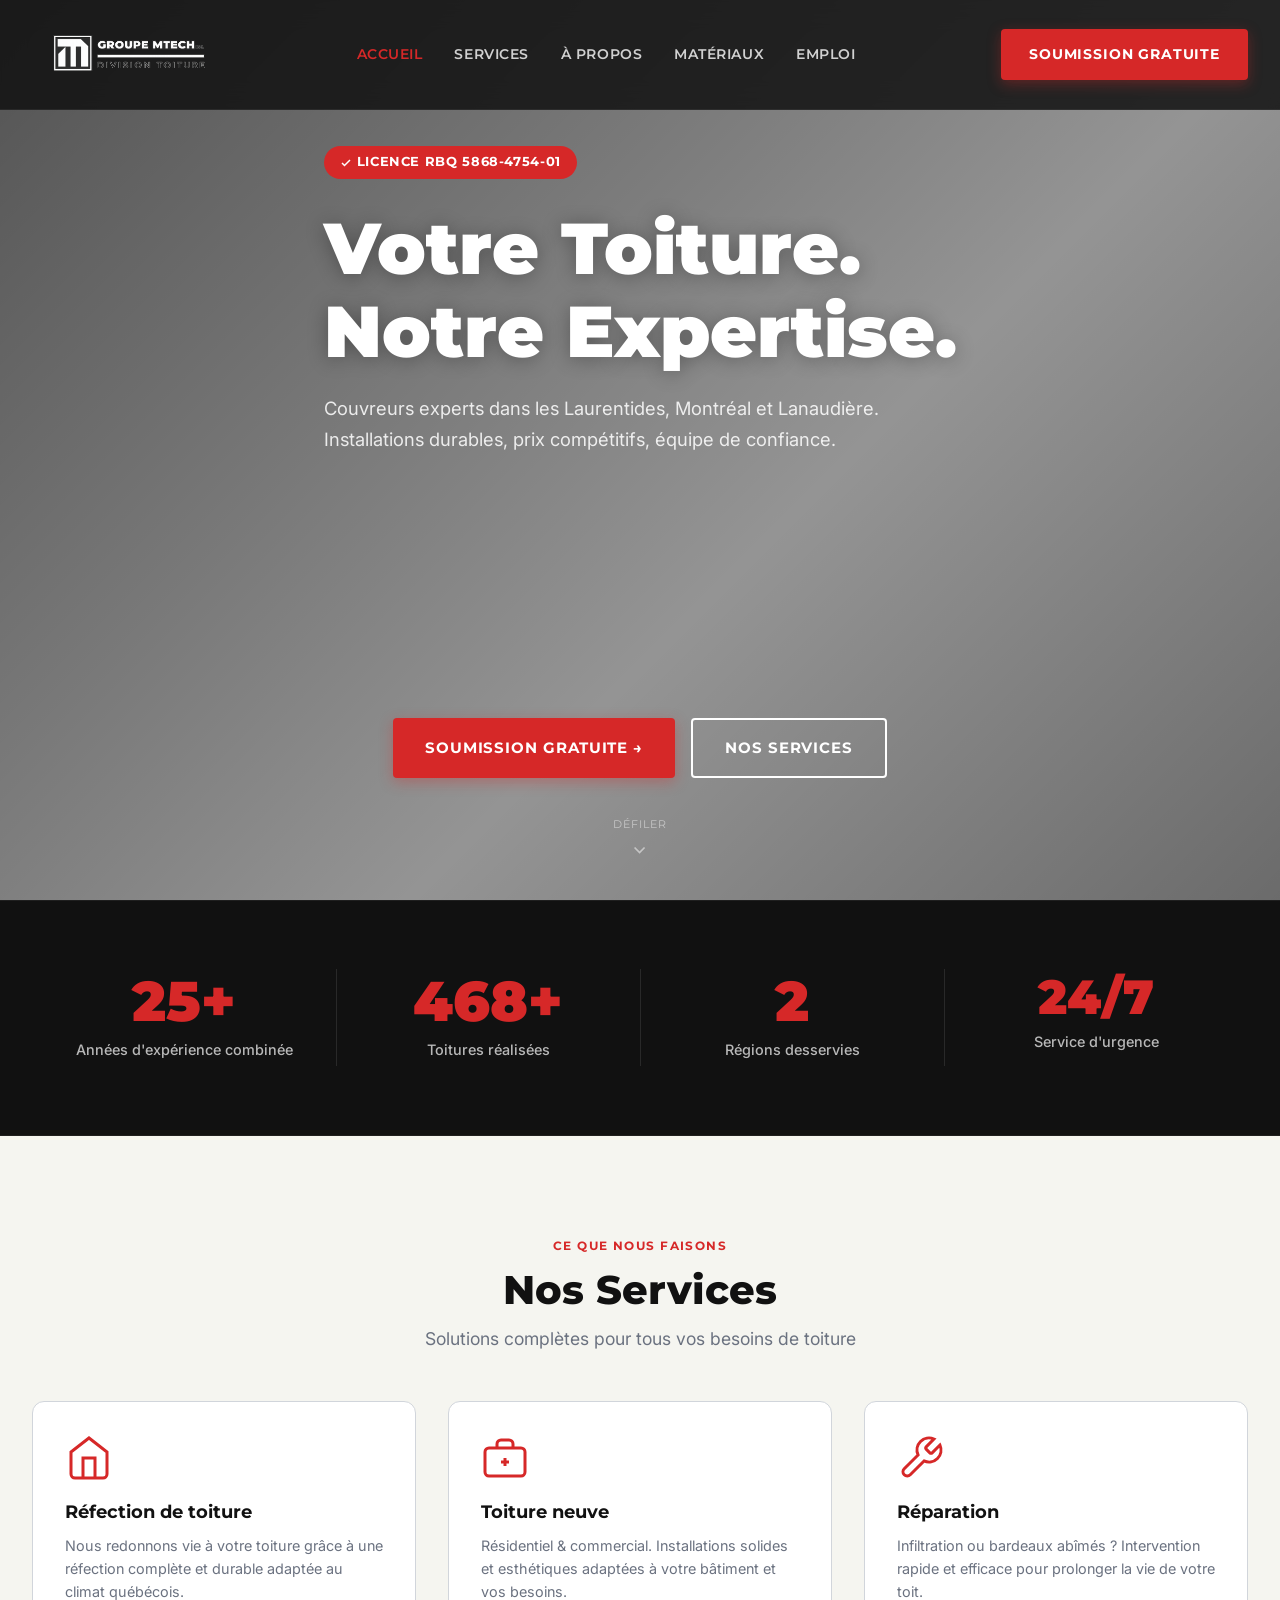
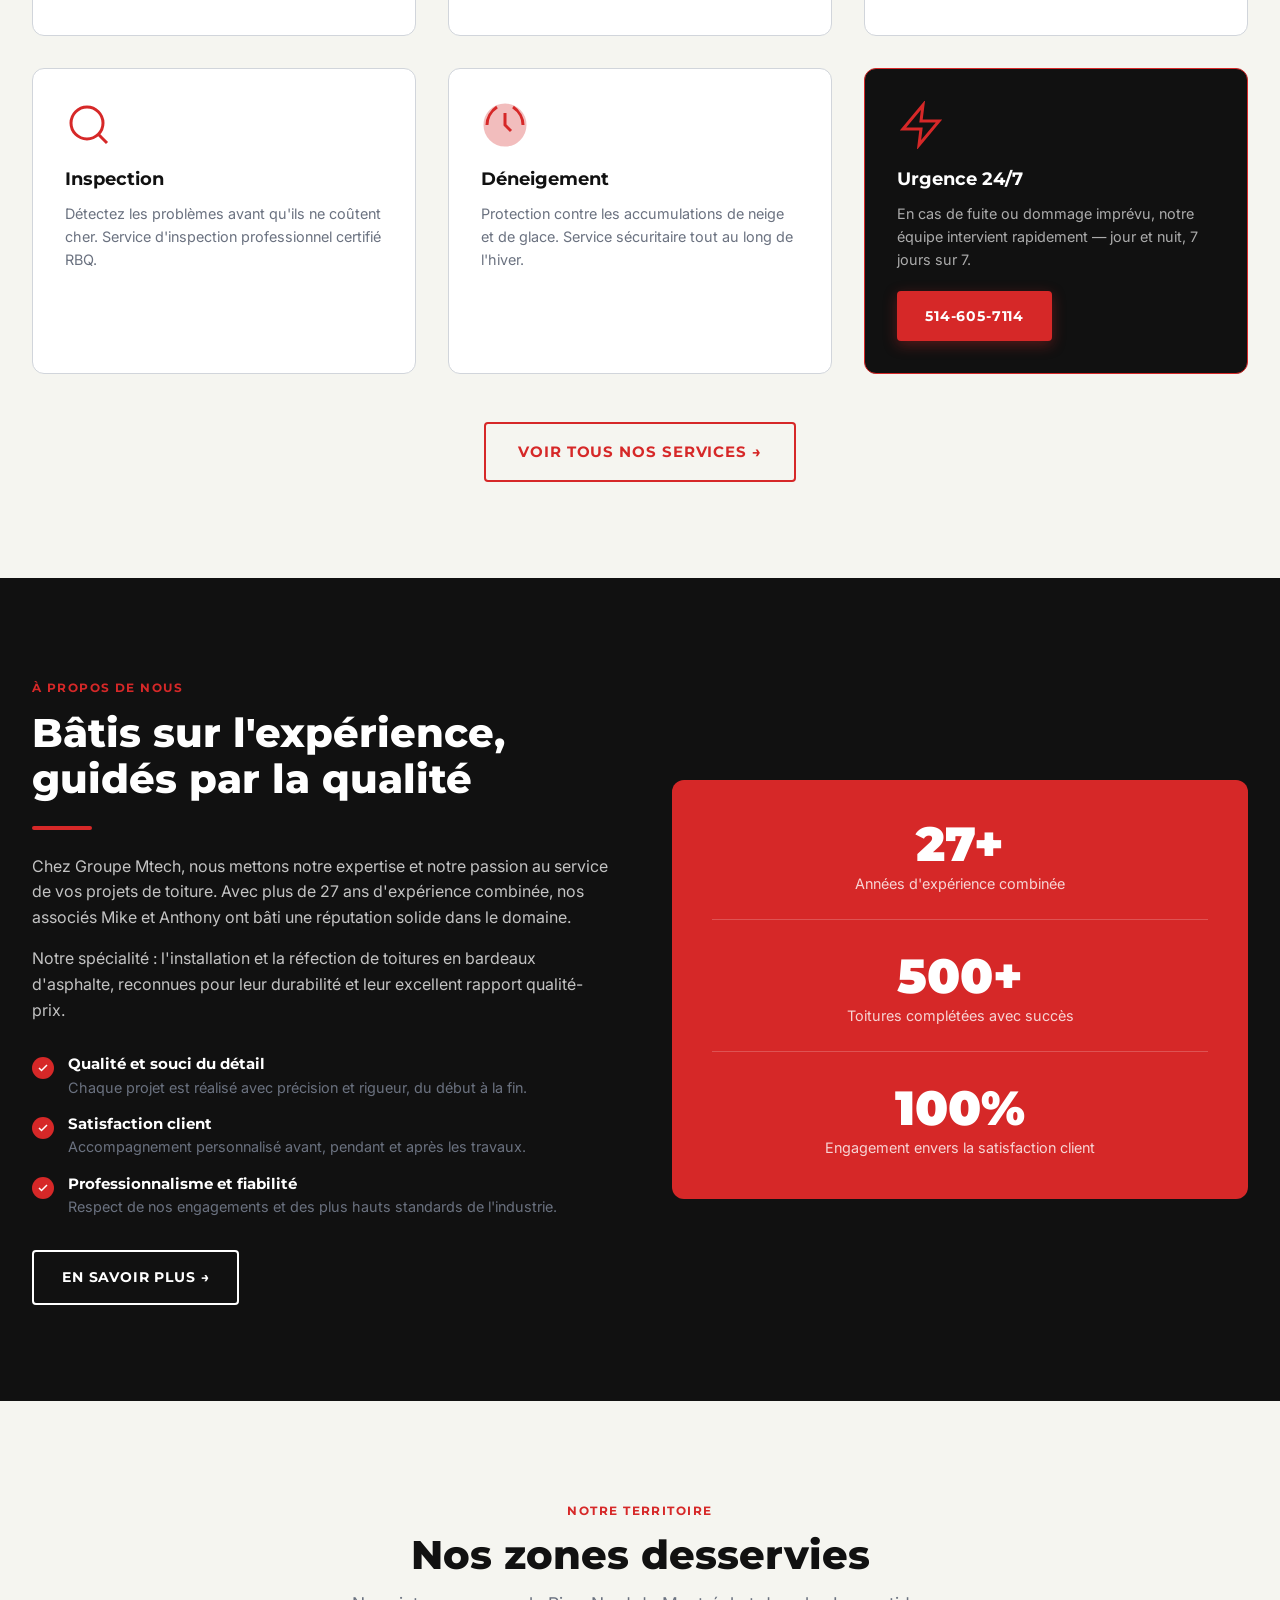
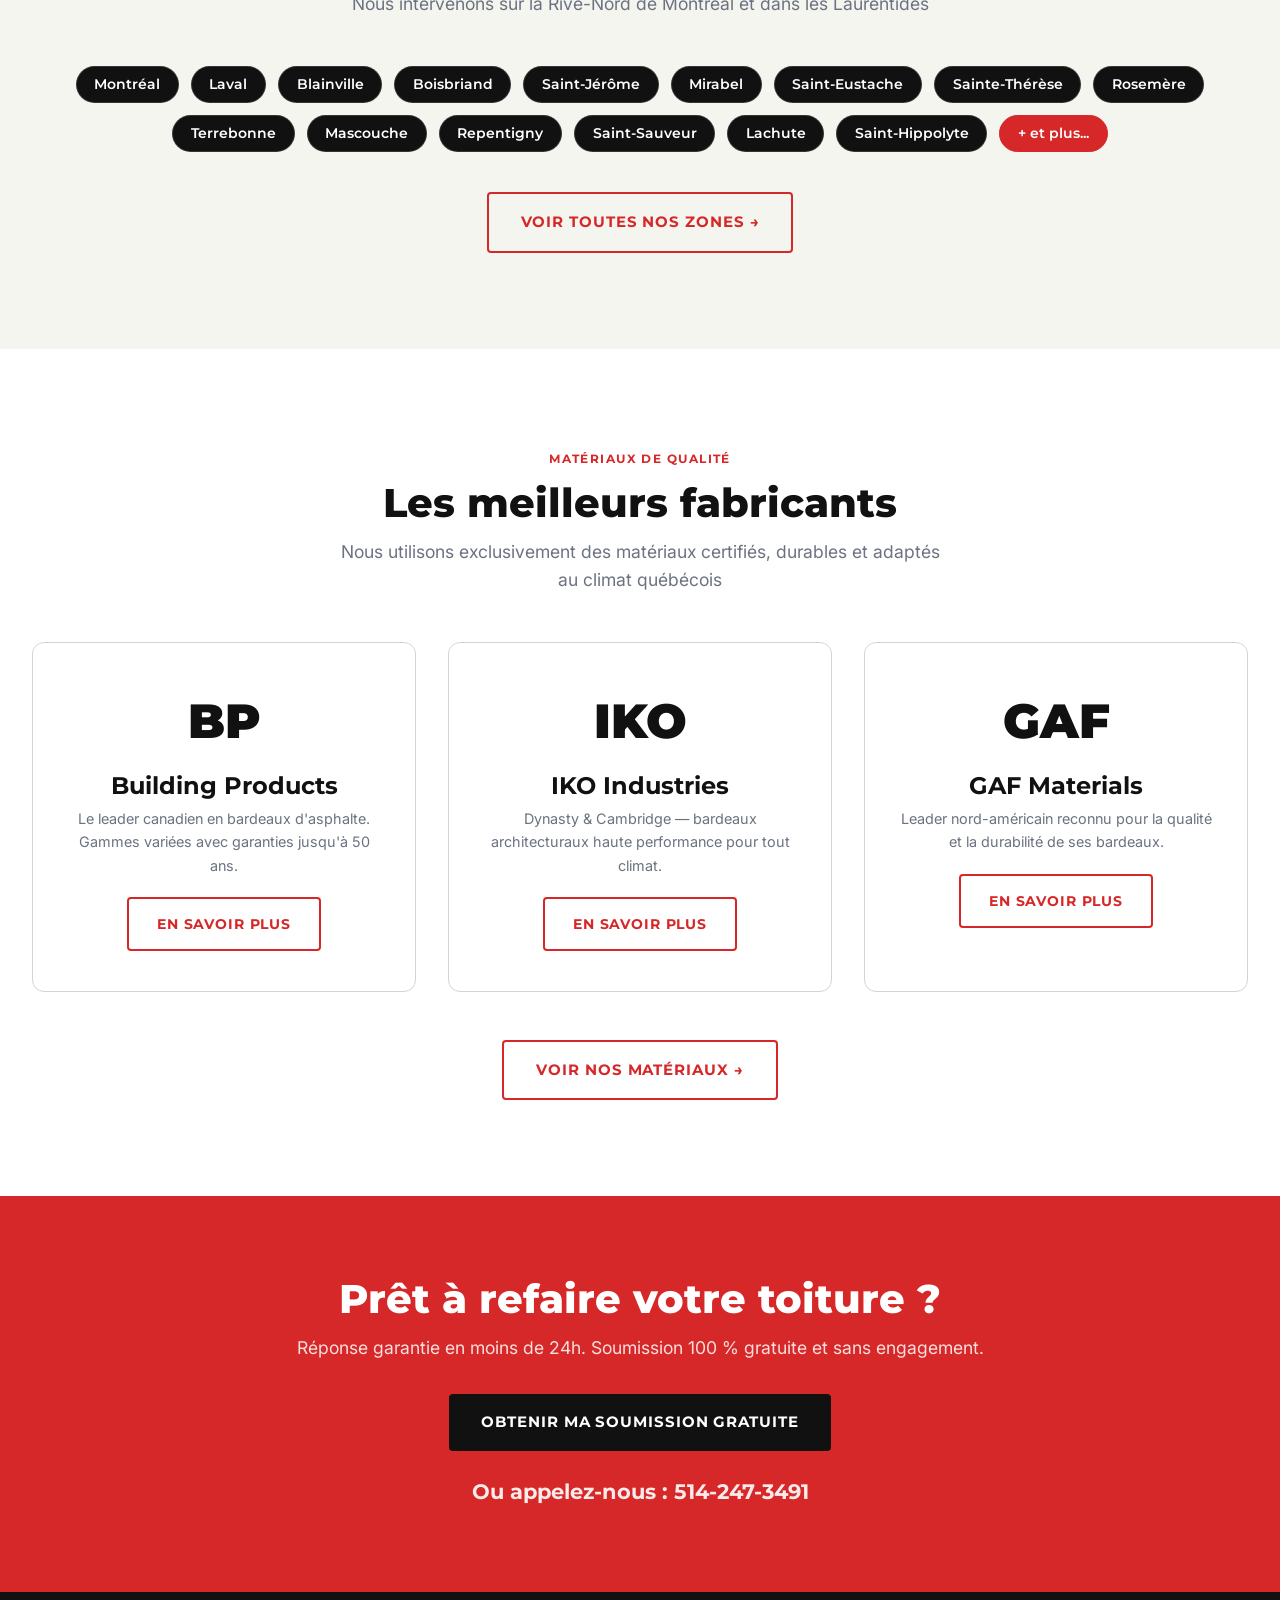
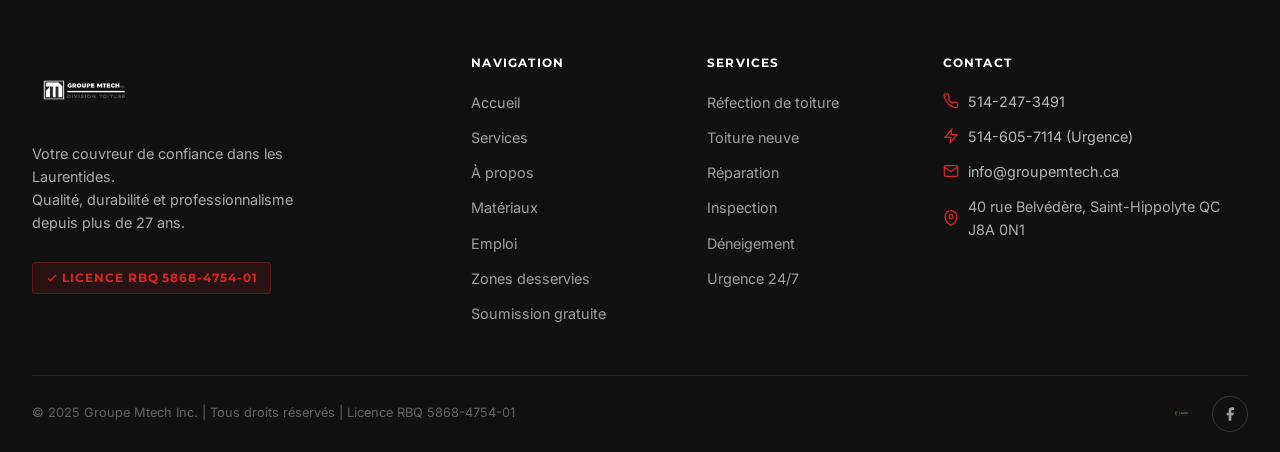
==== commit 1a626032: "Ajout favicon sur toutes les pages et correction scroll mobile - Favicon.png ajouté dans le <head> d" ====
--- a/index.html
+++ b/index.html
@@ -7,6 +7,7 @@
   <meta name="description" content="Couvreurs experts à Saint-Jérôme, Mirabel, Saint-Eustache, Blainville et Montréal. Réfection, toiture neuve, réparation. Soumission gratuite. Licence RBQ 5868-4754-01.">
   <meta name="keywords" content="couvreur, toiture, Laurentides, Montréal, Saint-Jérôme, Mirabel, Blainville, réfection toiture, bardeaux asphalte">
   <meta name="robots" content="index, follow">
+  <link rel="icon" type="image/png" href="Assets/Logo/Favicon.png">
   <link rel="canonical" href="https://www.groupemtech.ca/">
   <meta property="og:title" content="Couvreur Laurentides & Montréal | Groupe Mtech Inc.">
   <meta property="og:description" content="Couvreurs experts dans les Laurentides et Montréal. Réfection, toiture neuve, réparation. Soumission gratuite. Licence RBQ 5868-4754-01.">
--- a/css/style.css
+++ b/css/style.css
@@ -6,7 +6,7 @@
 
 /* ── Reset & Box Model ─────────────────────────────────────── */
 *, *::before, *::after { box-sizing: border-box; }
-html { scroll-behavior: smooth; font-size: 16px; }
+html { scroll-behavior: smooth; font-size: 16px; overflow-x: hidden; }
 body {
   margin: 0; padding: 0;
   font-family: 'Inter', sans-serif;
@@ -15,6 +15,7 @@
   color: var(--black);
   background: var(--white);
   overflow-x: hidden;
+  overscroll-behavior-x: none;
 }
 img { max-width: 100%; height: auto; display: block; }
 a { text-decoration: none; color: inherit; }
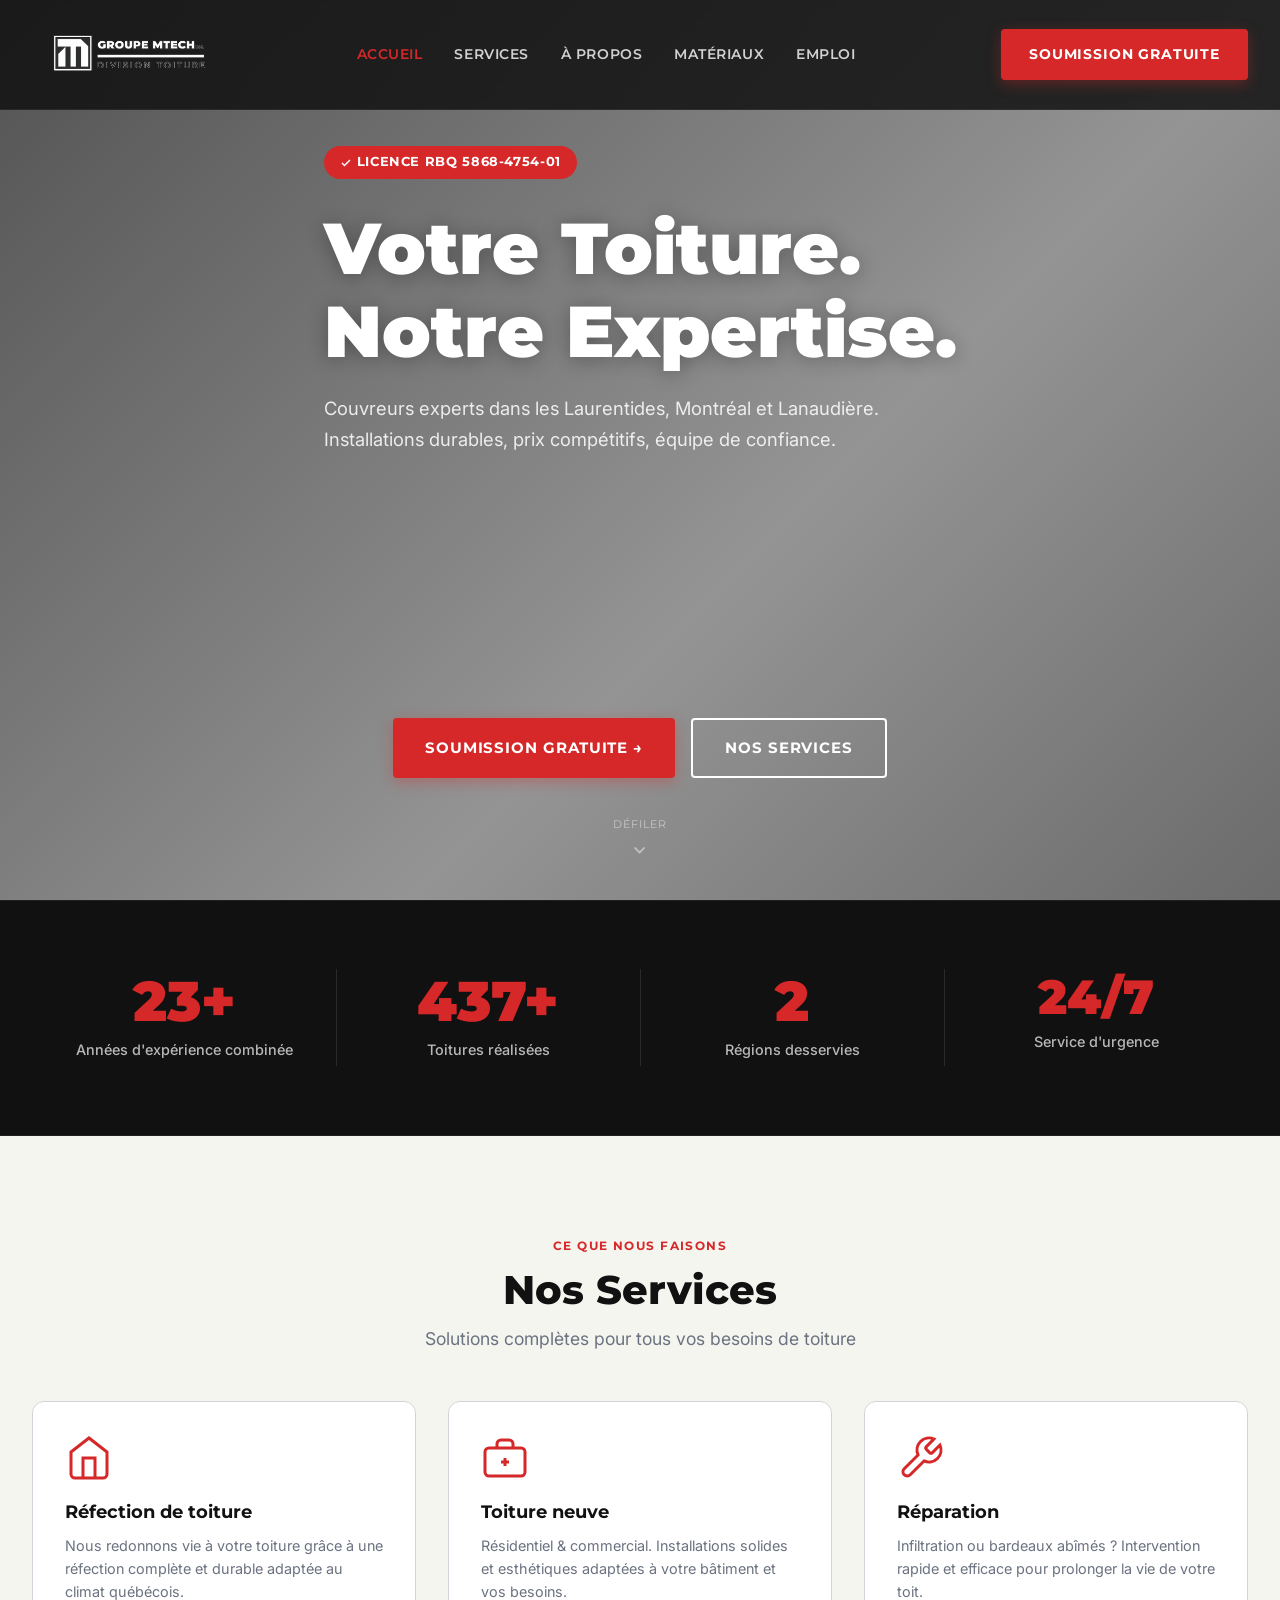
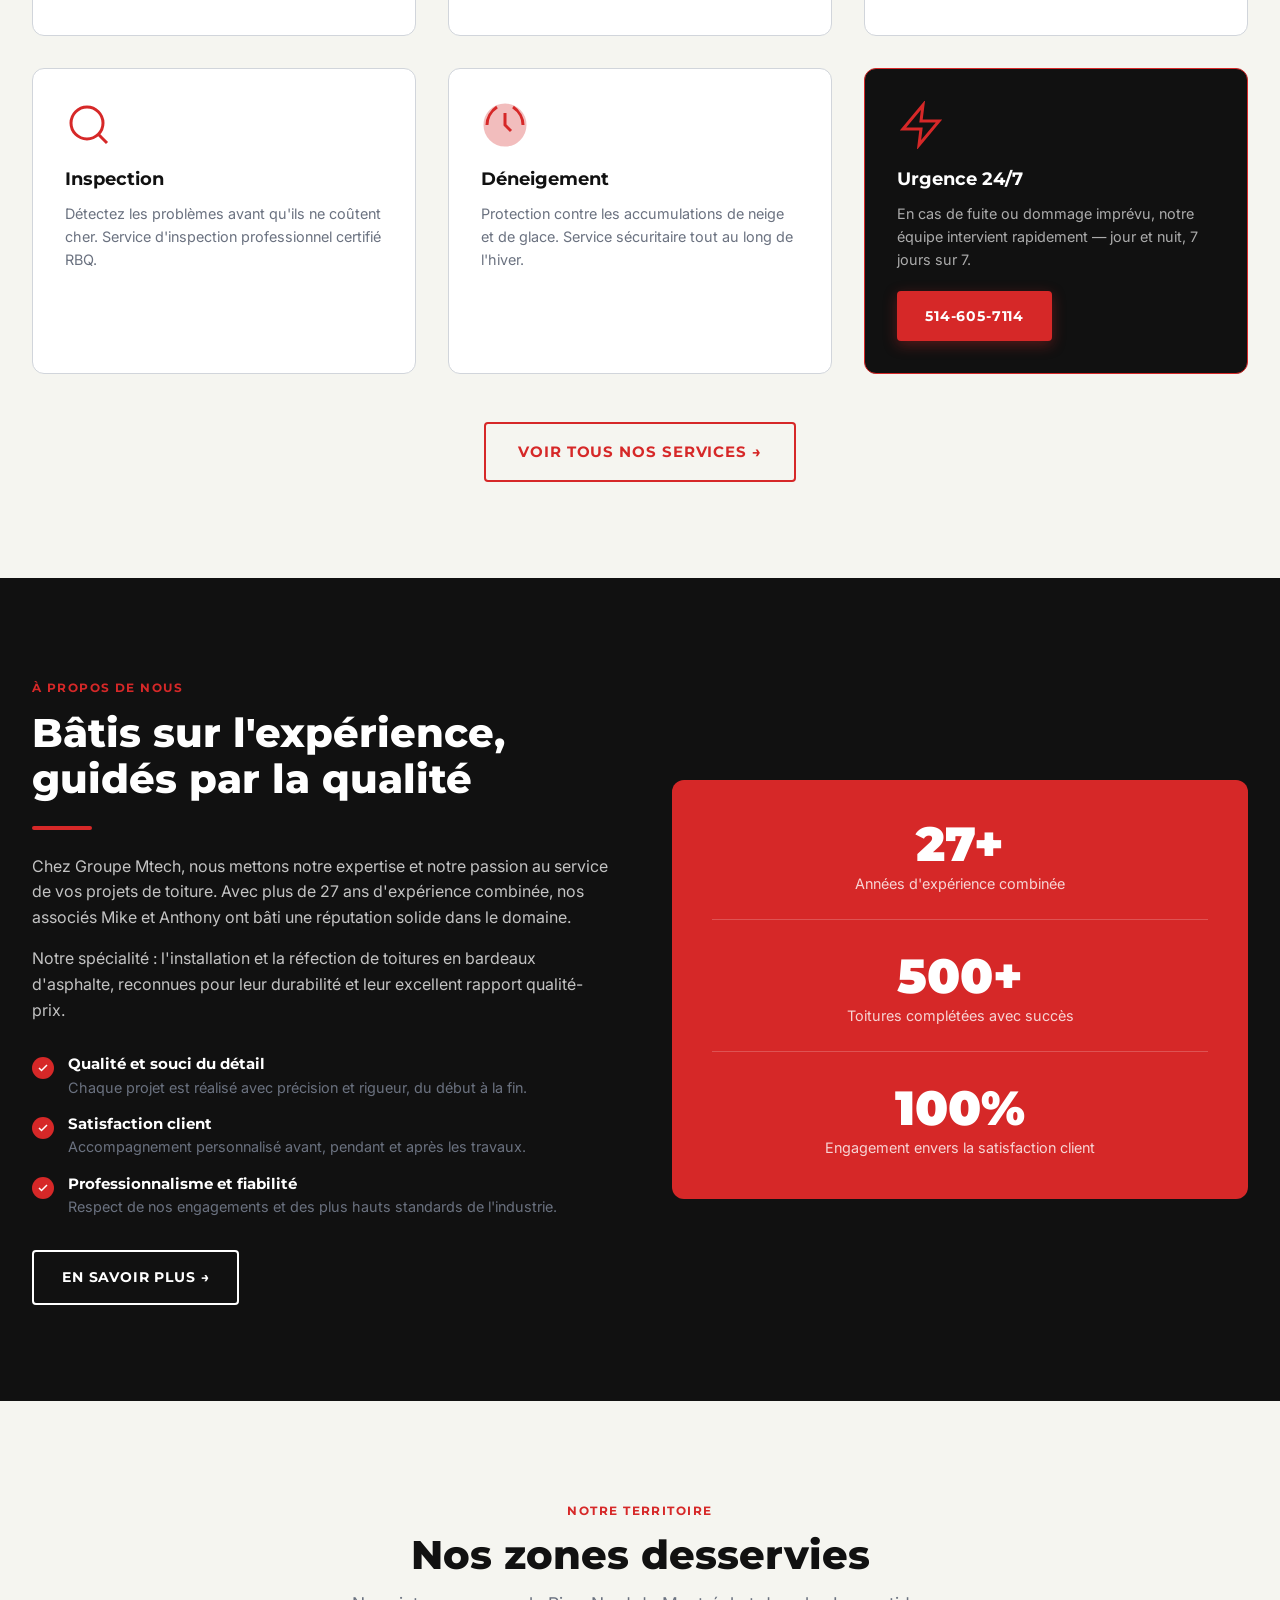
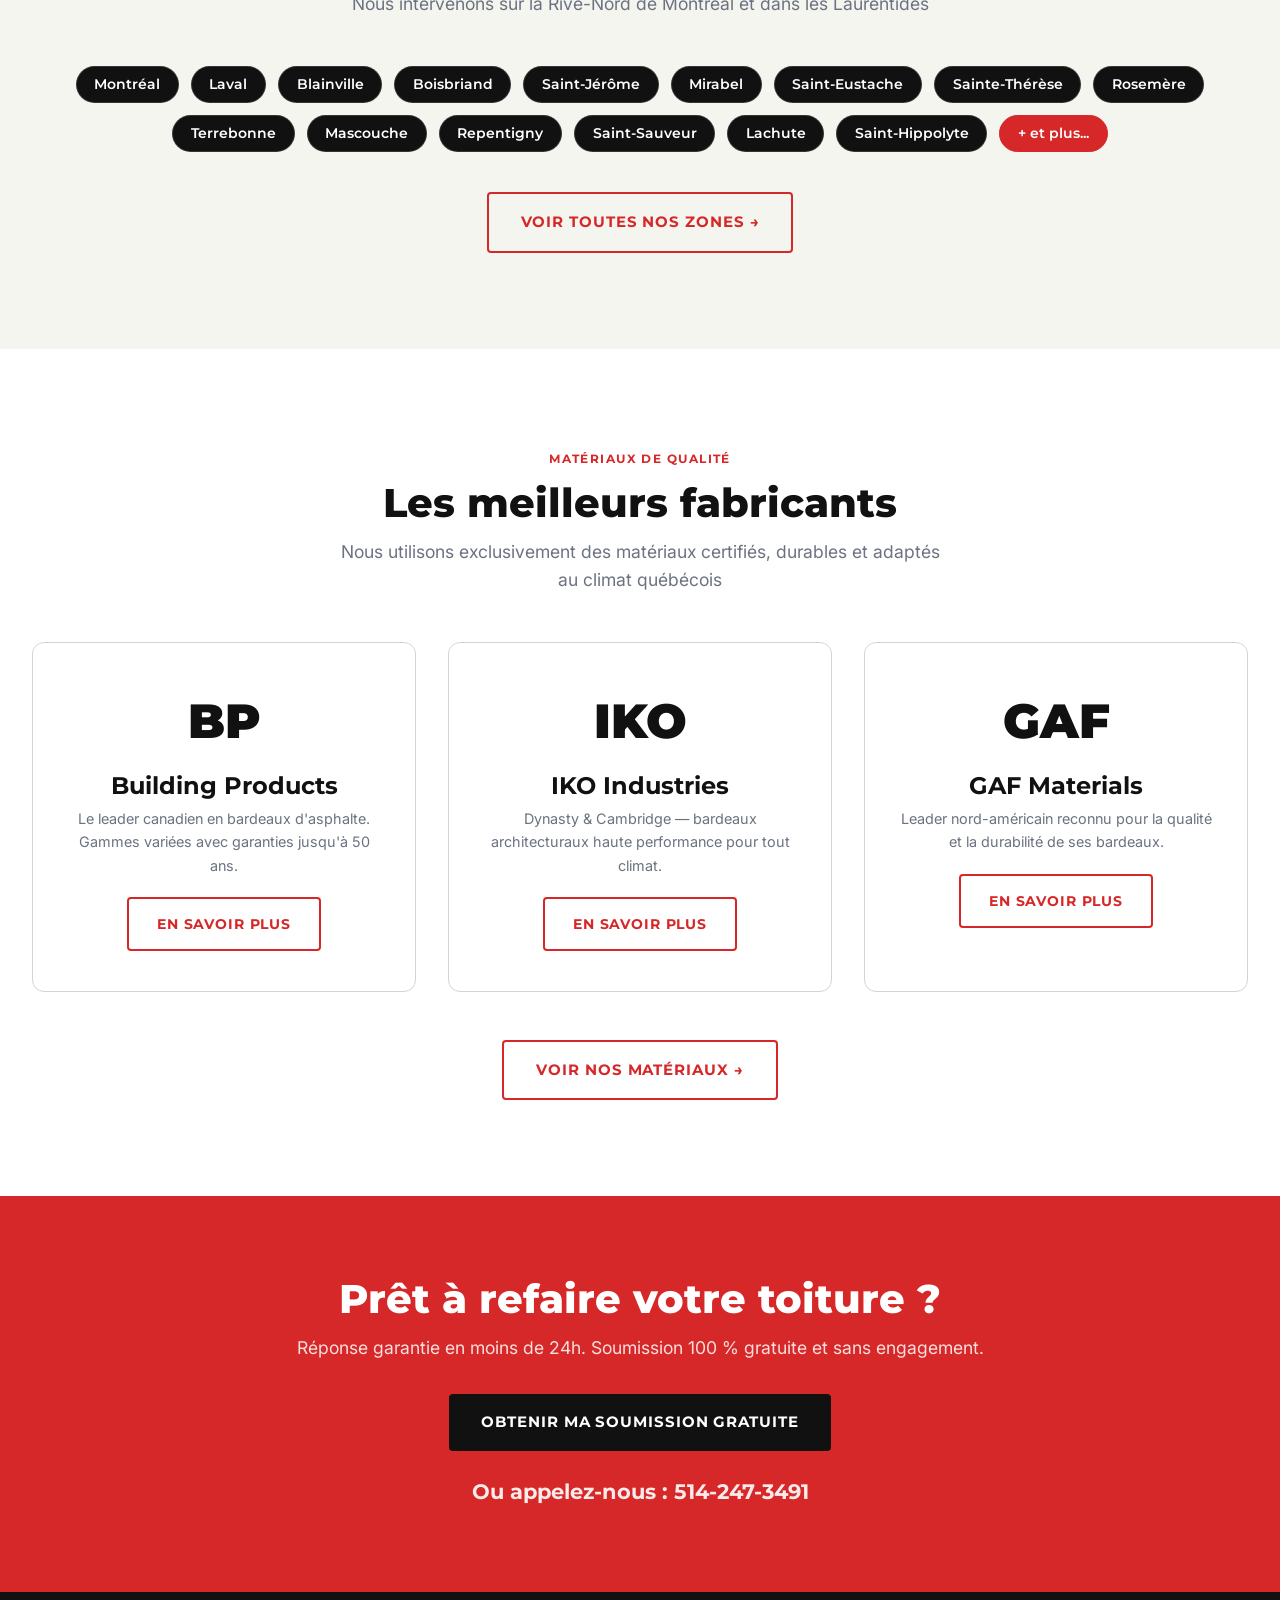
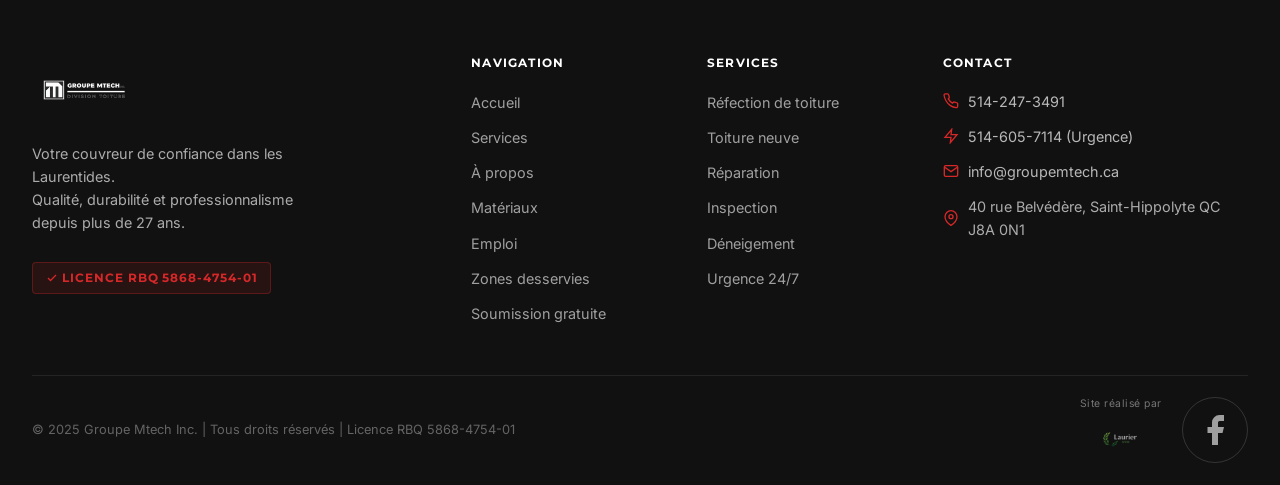
==== commit 0a4a7cc5: "Agrandir logo LaurierWeb (50px) et ajouter crédit "Site réalisé par" dans le footer Co-Authored-By: " ====
--- a/index.html
+++ b/index.html
@@ -369,8 +369,9 @@
     <div class="footer-bottom">
       <p>© 2025 Groupe Mtech Inc. | Tous droits réservés | Licence RBQ 5868-4754-01</p>
       <div style="display:flex;align-items:center;gap:1.25rem">
-        <a href="https://www.laurierweb.ca" target="_blank" rel="noopener" aria-label="Site réalisé par LaurierWeb">
-          <img src="Assets/Logo/logolaurier.png" alt="LaurierWeb — Création de sites web" style="height:20px;width:auto;opacity:0.7;transition:opacity 0.3s" onmouseover="this.style.opacity='1'" onmouseout="this.style.opacity='0.7'">
+        <a href="https://www.laurierweb.ca" target="_blank" rel="noopener" aria-label="Site réalisé par LaurierWeb" style="display:flex;flex-direction:column;align-items:center;gap:0.2rem;opacity:0.7;transition:opacity 0.3s" onmouseover="this.style.opacity='1'" onmouseout="this.style.opacity='0.7'">
+          <span style="color:rgba(255,255,255,0.6);font-size:0.65rem;letter-spacing:0.05em;white-space:nowrap">Site réalisé par</span>
+          <img src="Assets/Logo/logolaurier.png" alt="LaurierWeb — Création de sites web" style="height:50px;width:auto">
         </a>
         <div class="footer-social">
           <a href="https://www.facebook.com/profile.php?id=61579399678321" target="_blank" rel="noopener" aria-label="Page Facebook Groupe Mtech Inc.">
--- a/css/style.css
+++ b/css/style.css
@@ -5,7 +5,7 @@
 /* ── Google Fonts are loaded in each HTML <head> ── */
 
 /* ── Reset & Box Model ─────────────────────────────────────── */
-*, *::before, *::after { box-sizing: border-box; }
+*, *::before, *::after { box-sizing: border-box; touch-action: pan-y; }
 html { scroll-behavior: smooth; font-size: 16px; overflow-x: hidden; }
 body {
   margin: 0; padding: 0;
@@ -912,7 +912,7 @@
 }
 .footer-social { display: flex; gap: 0.75rem; }
 .footer-social a {
-  width: 36px; height: 36px;
+  width: 66px; height: 66px;
   border-radius: 50%;
   border: 1px solid rgba(255,255,255,0.15);
   display: flex;
@@ -926,7 +926,7 @@
   border-color: var(--red);
   color: var(--white);
 }
-.footer-social a svg { width: 16px; height: 16px; }
+.footer-social a svg { width: 36px; height: 36px; }
 
 /* ════════════════════════════════════════════════════════════
    FLOATING URGENCY BUTTON (mobile only)
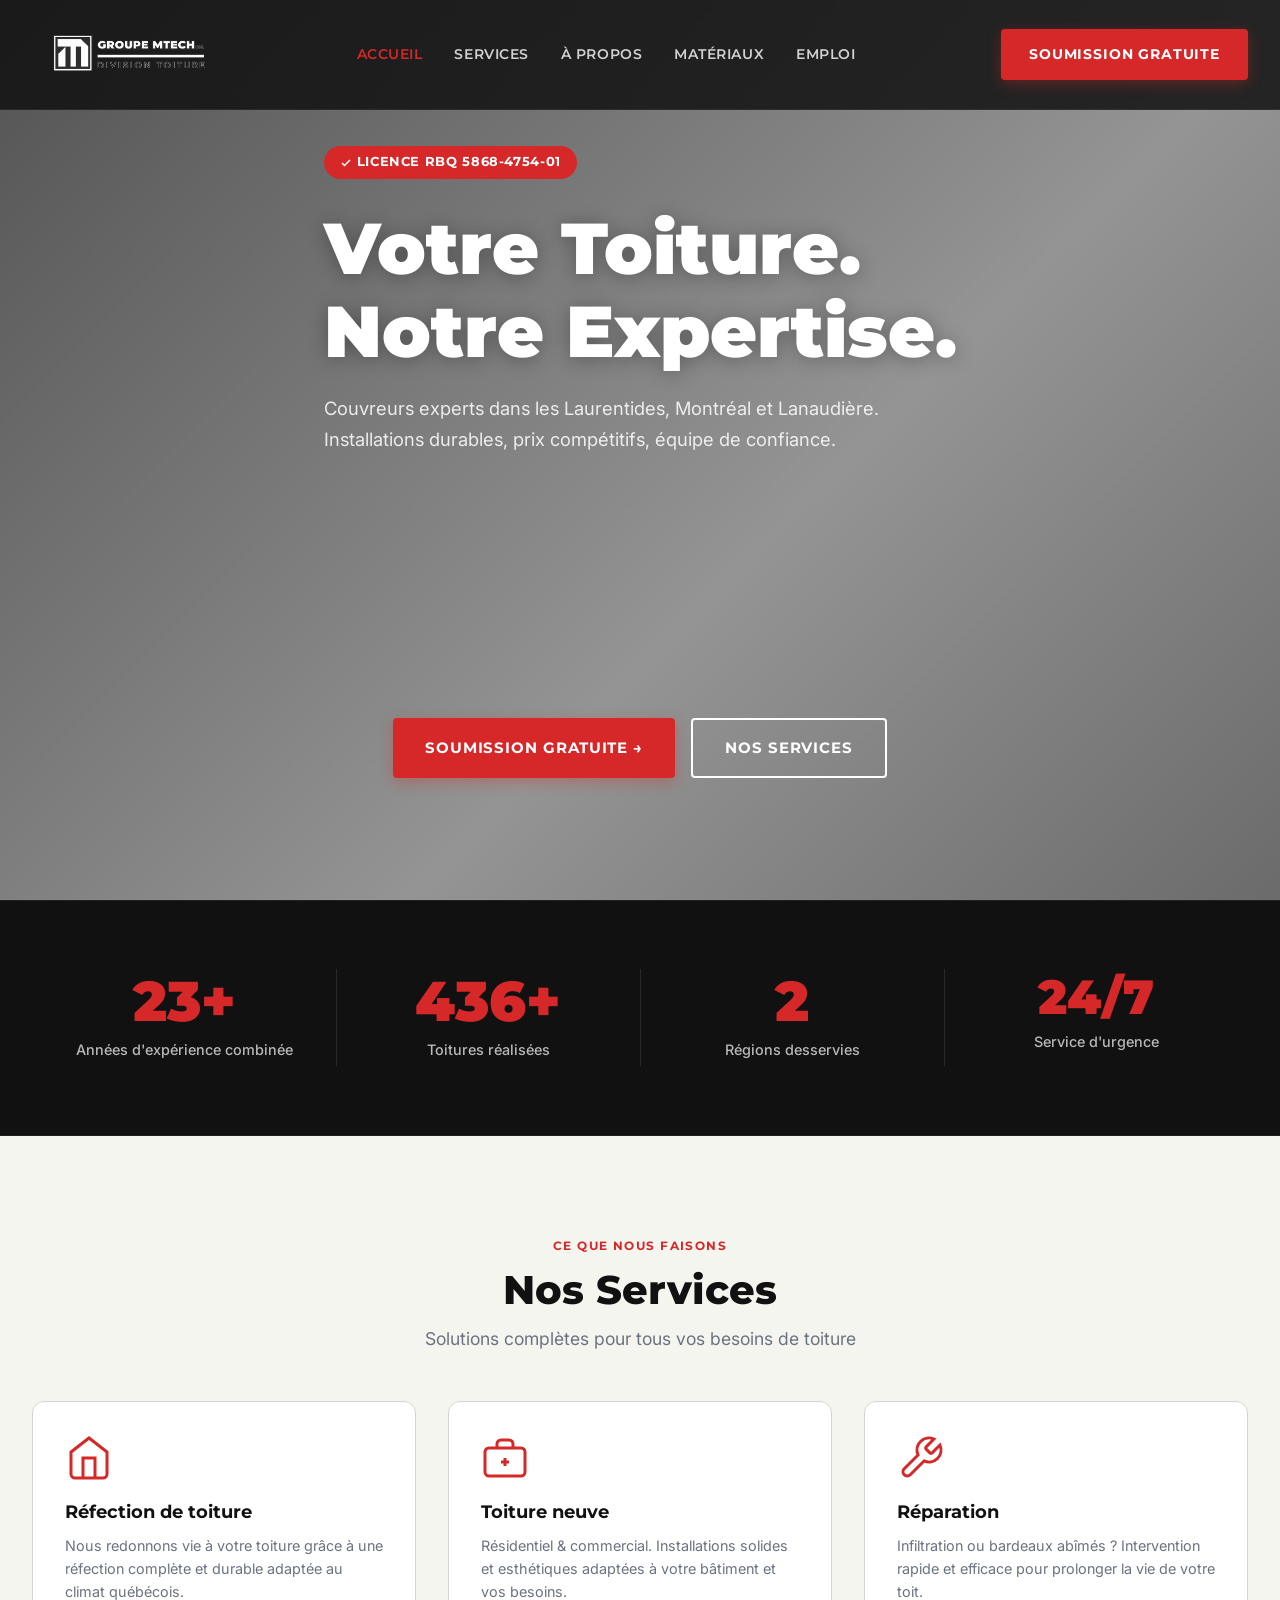
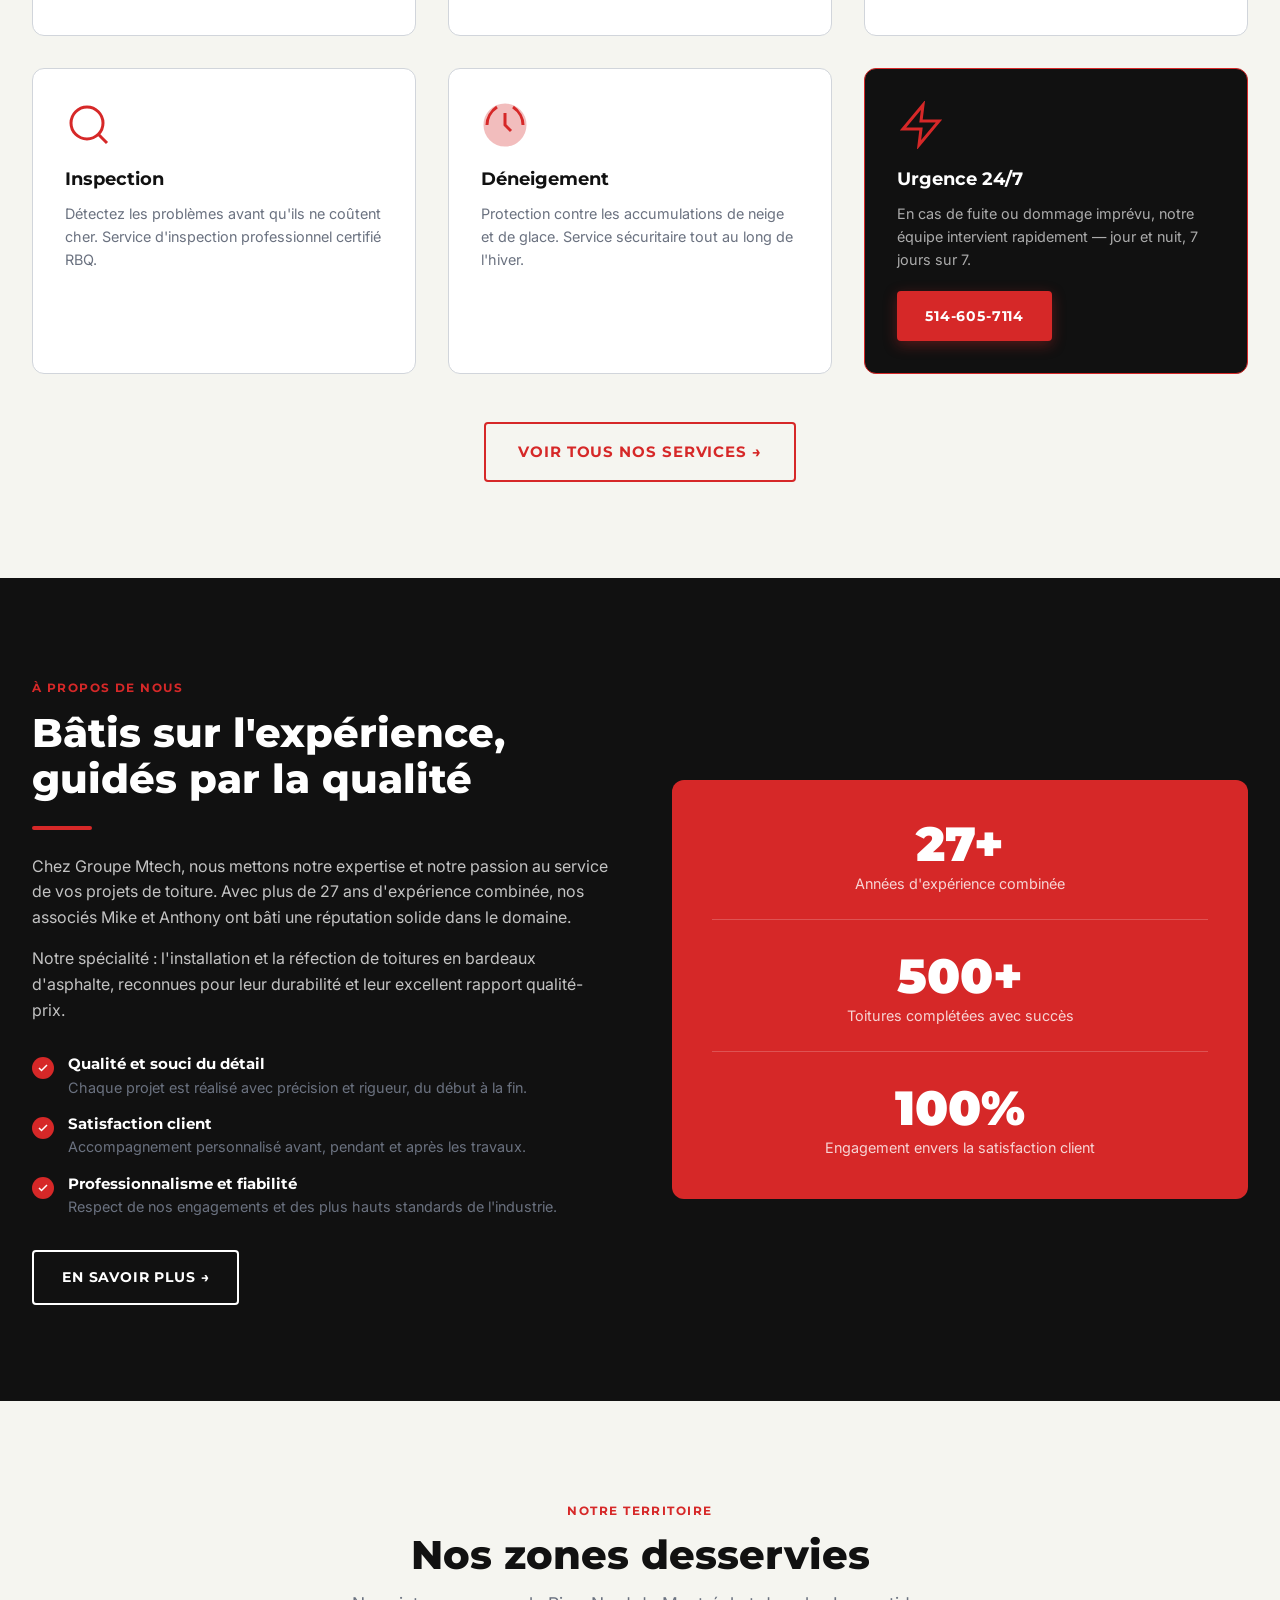
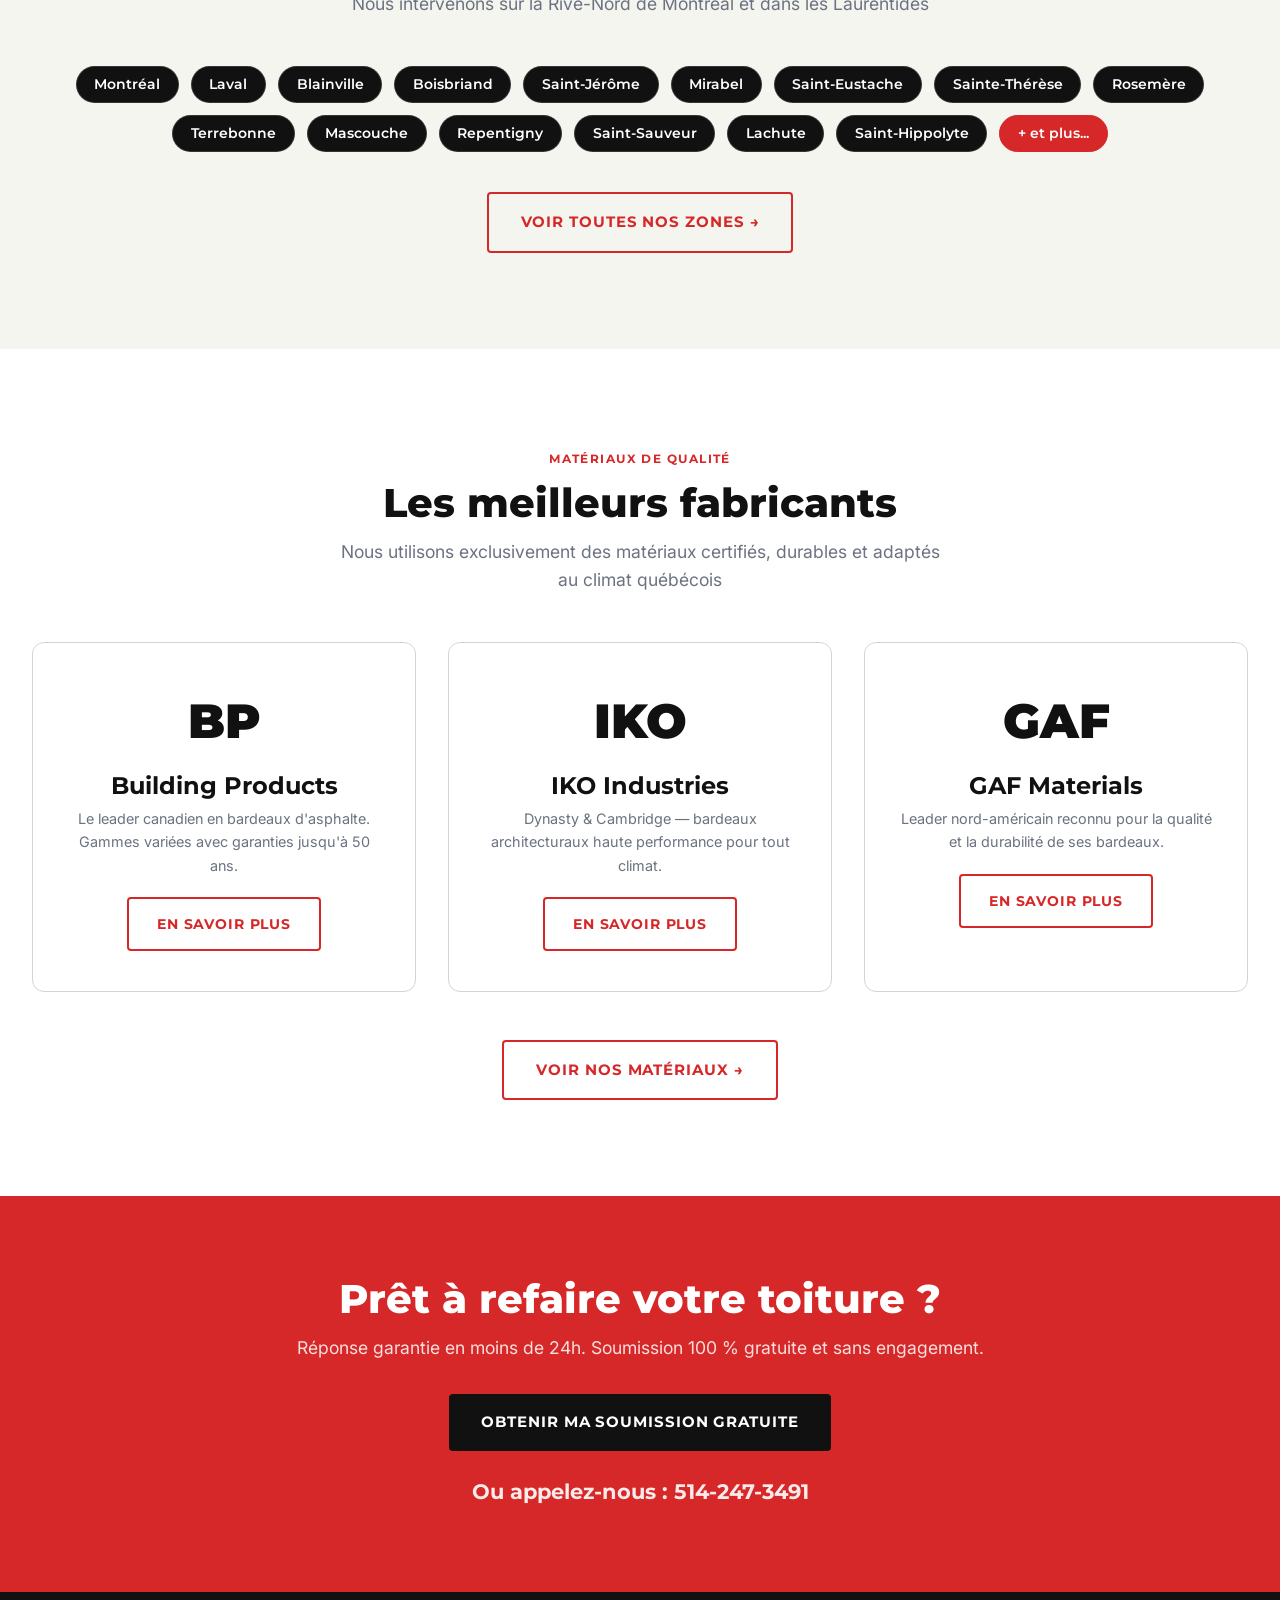
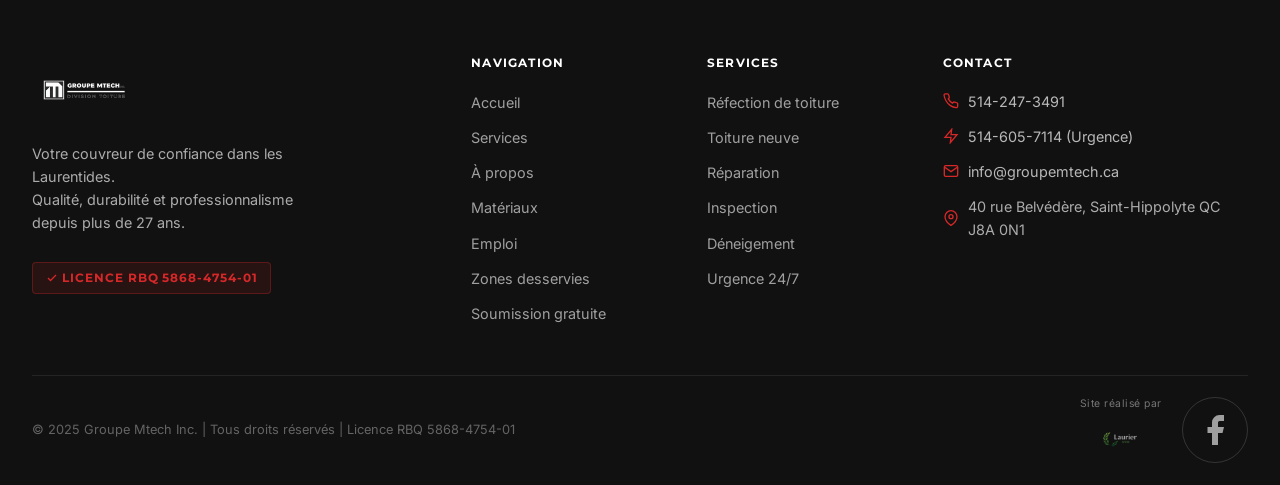
==== commit ef5027cd: "Retirer le bouton Défiler du hero (page principale) Co-Authored-By: Claude Sonnet 4.6 <noreply@anthr" ====
--- a/index.html
+++ b/index.html
@@ -83,10 +83,6 @@
       <a href="soumission.html" class="btn btn-primary btn-lg">Soumission gratuite →</a>
       <a href="services.html"   class="btn btn-outline btn-lg">Nos services</a>
     </div>
-  </div>
-  <div class="hero-scroll" aria-hidden="true">
-    <span>Défiler</span>
-    <svg viewBox="0 0 24 24" fill="none" stroke="currentColor" stroke-width="2"><polyline points="6 9 12 15 18 9"/></svg>
   </div>
 </section>
 
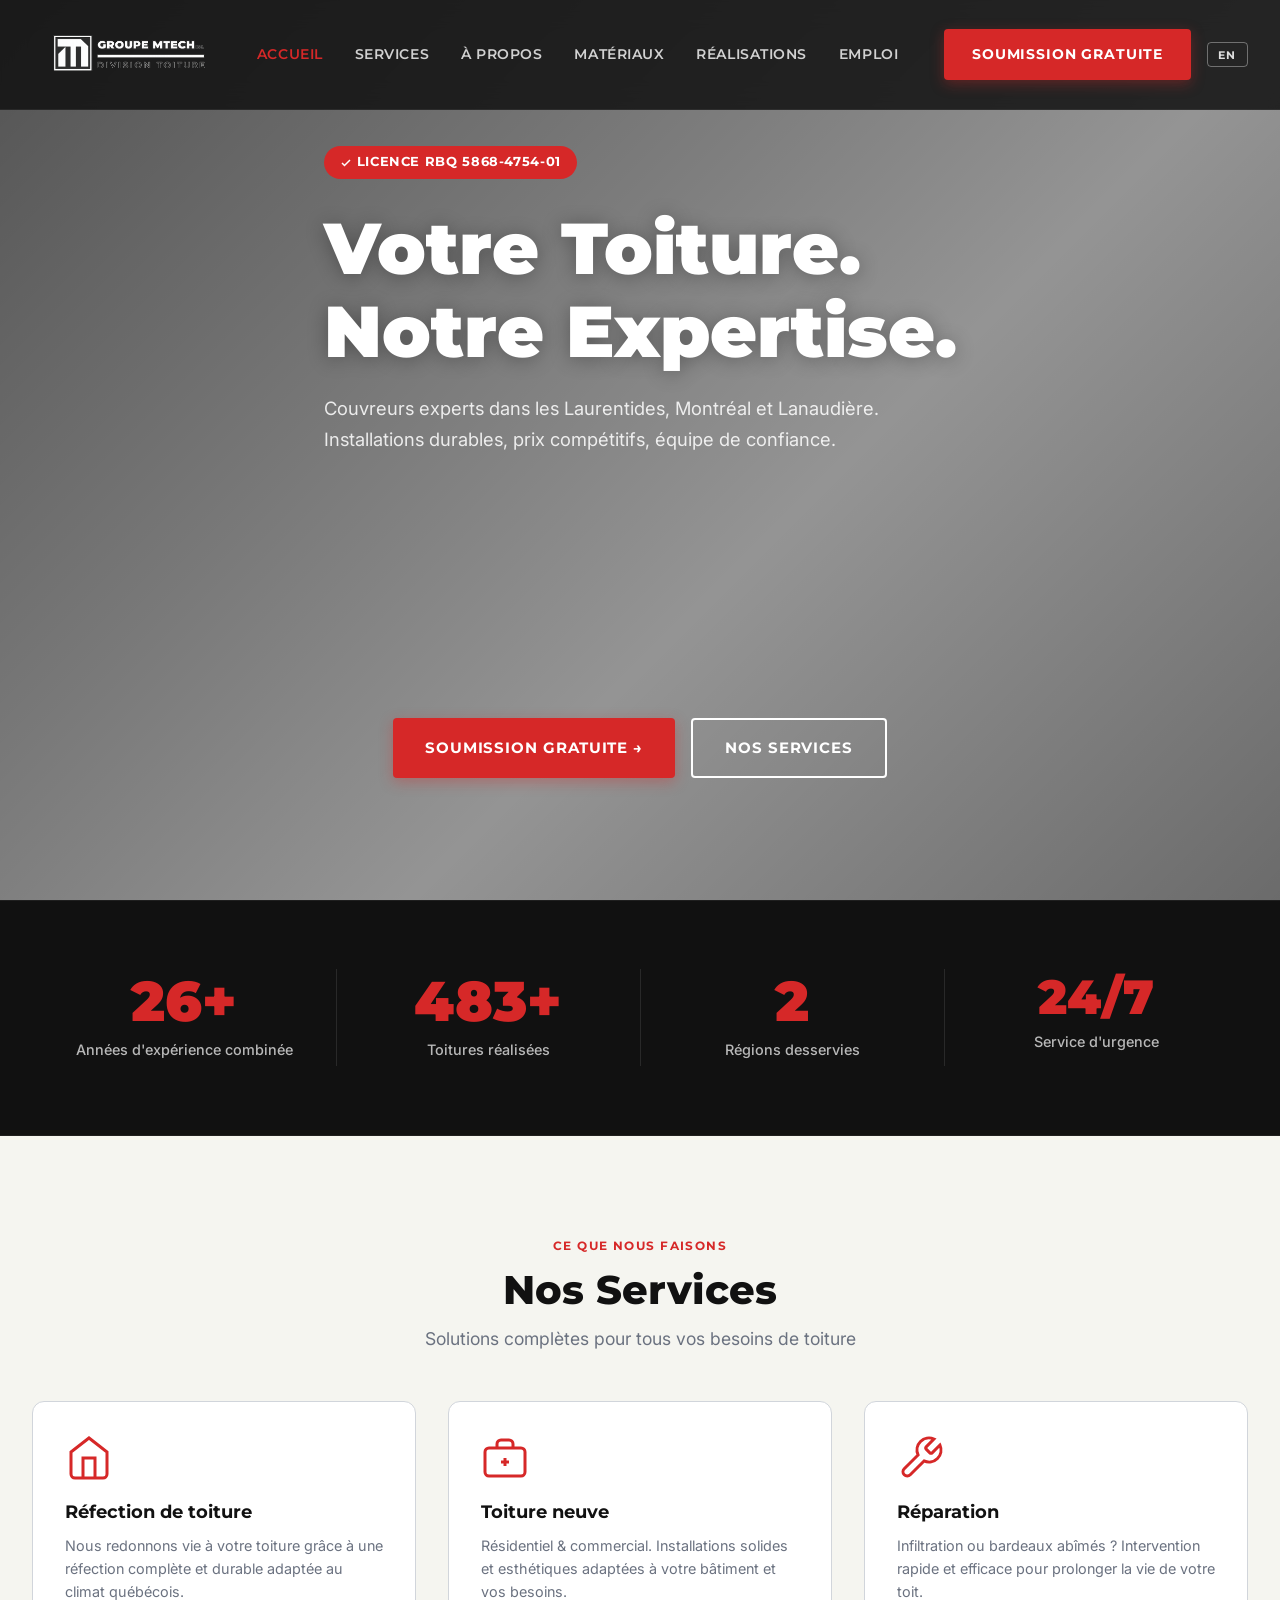
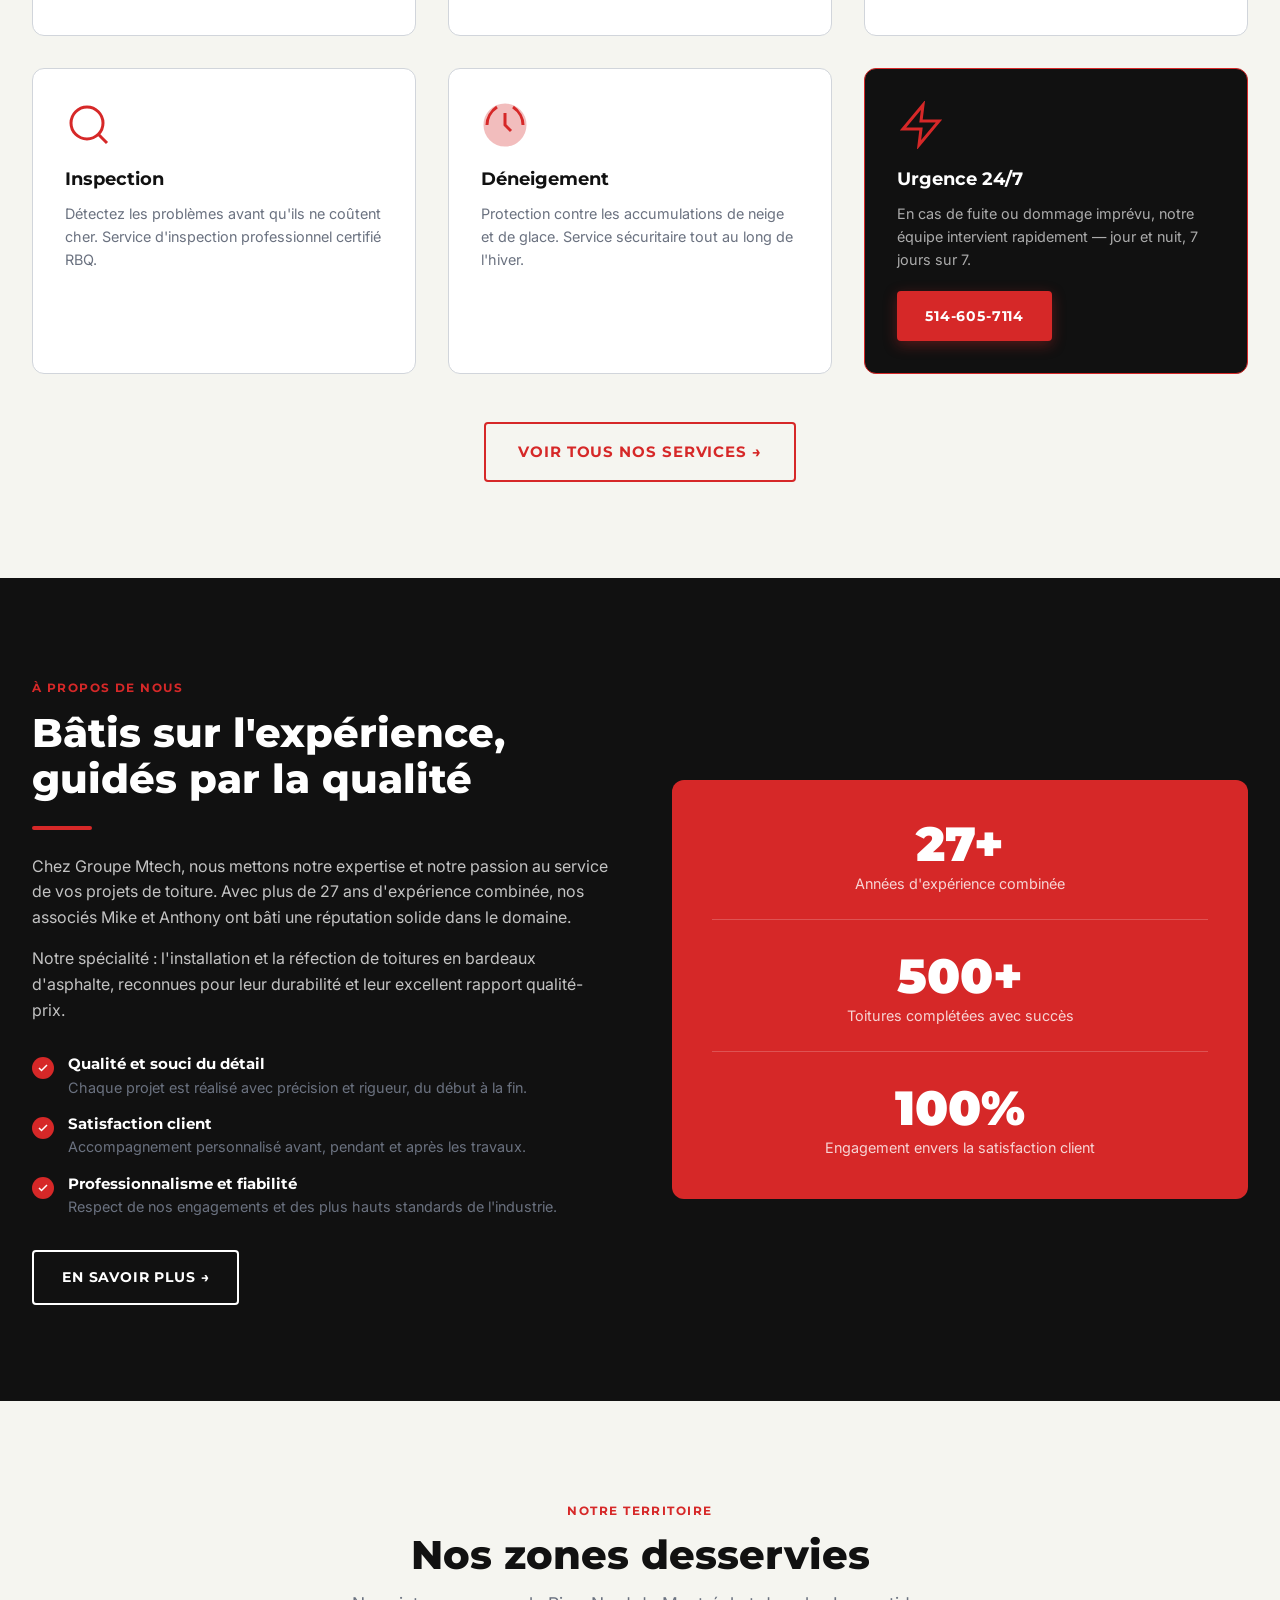
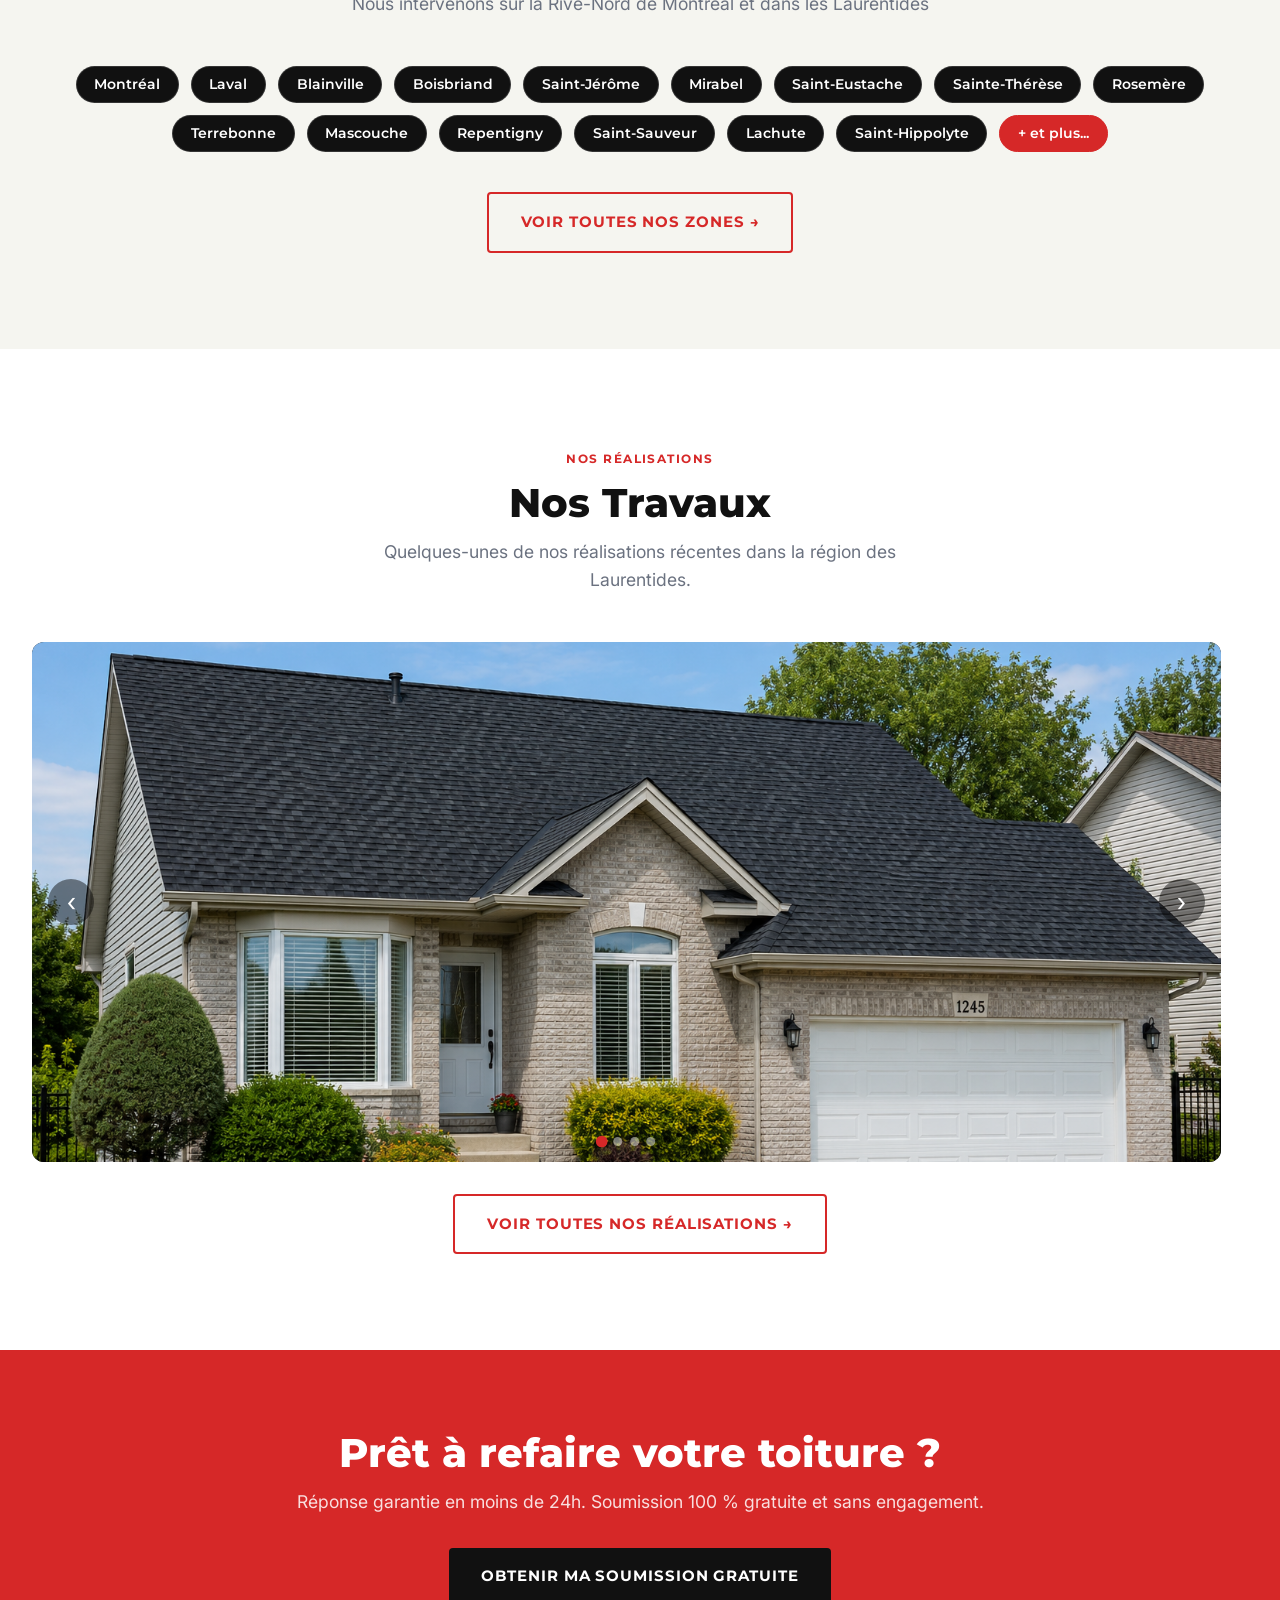
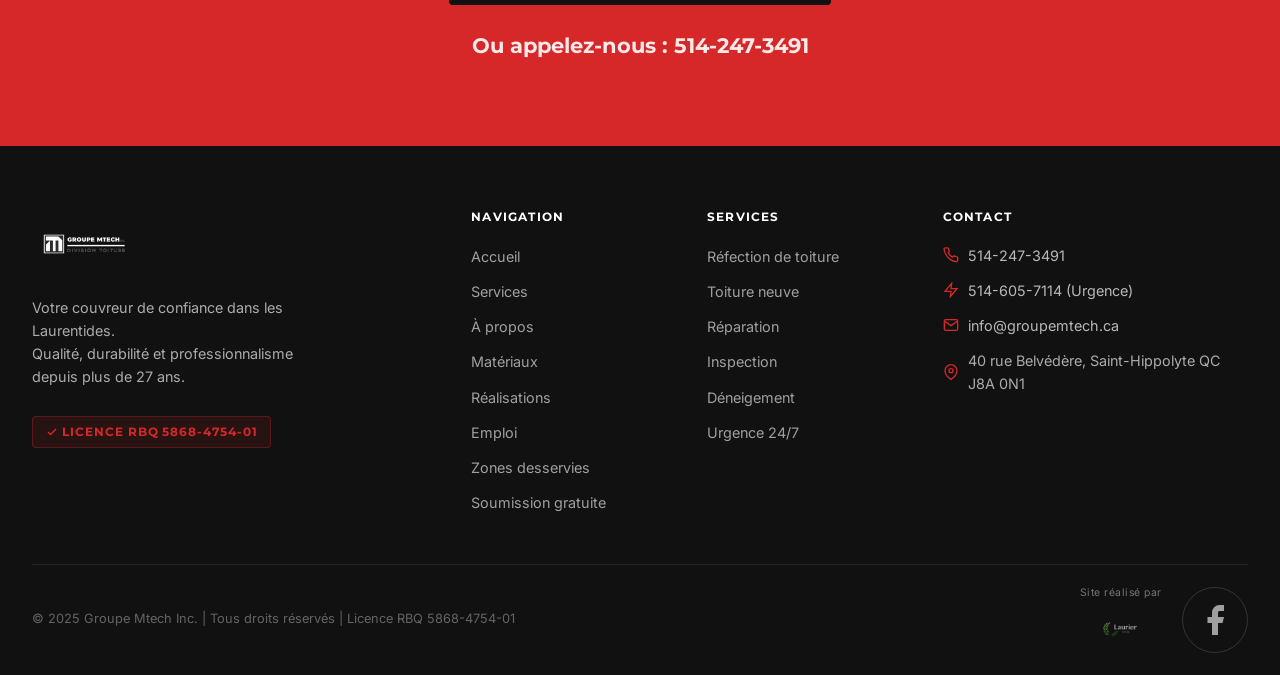
==== commit 44b94d4a: "Ajout FR/EN, page réalisations, slideshow et navigation complète - Nouvelle page realisations.html a" ====
--- a/index.html
+++ b/index.html
@@ -30,26 +30,30 @@
       <img src="Assets/Logo/Logo Transparent.png" alt="Logo Groupe Mtech Inc. — Couvreur Laurentides">
     </a>
     <nav class="nav-links" aria-label="Navigation principale">
-      <a href="index.html"     data-nav>Accueil</a>
-      <a href="services.html"  data-nav>Services</a>
-      <a href="a-propos.html"  data-nav>À propos</a>
-      <a href="materiaux.html" data-nav>Matériaux</a>
-      <a href="emploi.html"    data-nav>Emploi</a>
+      <a href="index.html"        data-nav data-i18n="nav.home">Accueil</a>
+      <a href="services.html"     data-nav data-i18n="nav.services">Services</a>
+      <a href="a-propos.html"     data-nav data-i18n="nav.about">À propos</a>
+      <a href="materiaux.html"    data-nav data-i18n="nav.materials">Matériaux</a>
+      <a href="realisations.html" data-nav data-i18n="nav.realizations">Réalisations</a>
+      <a href="emploi.html"       data-nav data-i18n="nav.jobs">Emploi</a>
     </nav>
-    <a href="soumission.html" class="btn btn-primary nav-cta">Soumission gratuite</a>
-    <button class="hamburger" aria-label="Ouvrir le menu" aria-expanded="false">
+    <a href="soumission.html" class="btn btn-primary nav-cta" data-i18n="nav.quote">Soumission gratuite</a>
+    <button class="lang-toggle" id="lang-toggle" aria-label="Switch language">EN</button>
+    <button class="hamburger" data-i18n-aria="nav.open" aria-label="Ouvrir le menu" aria-expanded="false">
       <span></span><span></span><span></span>
     </button>
   </div>
 </header>
 
 <nav class="nav-mobile-overlay" aria-label="Menu mobile">
-  <a href="index.html"     data-nav>Accueil</a>
-  <a href="services.html"  data-nav>Services</a>
-  <a href="a-propos.html"  data-nav>À propos</a>
-  <a href="materiaux.html" data-nav>Matériaux</a>
-  <a href="emploi.html"    data-nav>Emploi</a>
-  <a href="soumission.html" class="btn btn-primary btn-lg">Soumission gratuite</a>
+  <a href="index.html"        data-nav data-i18n="nav.home">Accueil</a>
+  <a href="services.html"     data-nav data-i18n="nav.services">Services</a>
+  <a href="a-propos.html"     data-nav data-i18n="nav.about">À propos</a>
+  <a href="materiaux.html"    data-nav data-i18n="nav.materials">Matériaux</a>
+  <a href="realisations.html" data-nav data-i18n="nav.realizations">Réalisations</a>
+  <a href="emploi.html"       data-nav data-i18n="nav.jobs">Emploi</a>
+  <a href="soumission.html" class="btn btn-primary btn-lg" data-i18n="nav.quote">Soumission gratuite</a>
+  <button class="lang-toggle-mobile" aria-label="Switch language">EN</button>
 </nav>
 
 <main>
@@ -65,23 +69,22 @@
     <div class="hero-content">
       <span class="badge">
         <svg width="12" height="12" viewBox="0 0 24 24" fill="none" stroke="currentColor" stroke-width="3" aria-hidden="true"><polyline points="20 6 9 17 4 12"/></svg>
-        Licence RBQ 5868-4754-01
+        <span data-i18n="index.hero.badge">Licence RBQ 5868-4754-01</span>
       </span>
       <h1>
-        <span>Votre Toiture.</span>
-        <span>Notre Expertise.</span>
+        <span data-i18n="index.hero.title1">Votre Toiture.</span>
+        <span data-i18n="index.hero.title2">Notre Expertise.</span>
       </h1>
-      <p class="hero-subtitle">
-        Couvreurs experts dans les Laurentides, Montréal et Lanaudière.<br>
-        Installations durables, prix compétitifs, équipe de confiance.
+      <p class="hero-subtitle" data-i18n="index.hero.subtitle">
+        Couvreurs experts dans les Laurentides, Montréal et Lanaudière. Installations durables, prix compétitifs, équipe de confiance.
       </p>
     </div>
   </div>
   <!-- Boutons en bas -->
   <div class="container hero-bottom">
     <div class="btn-group">
-      <a href="soumission.html" class="btn btn-primary btn-lg">Soumission gratuite →</a>
-      <a href="services.html"   class="btn btn-outline btn-lg">Nos services</a>
+      <a href="soumission.html" class="btn btn-primary btn-lg" data-i18n="index.hero.cta1">Soumission gratuite →</a>
+      <a href="services.html"   class="btn btn-outline btn-lg" data-i18n="index.hero.cta2">Nos services</a>
     </div>
   </div>
 </section>
@@ -92,19 +95,19 @@
     <div class="stats-grid">
       <div class="stat-item animate-in">
         <span class="stat-number" data-counter="27" data-suffix="+">27+</span>
-        <span class="stat-label">Années d'expérience combinée</span>
+        <span class="stat-label" data-i18n="index.stats.years">Années d'expérience combinée</span>
       </div>
       <div class="stat-item animate-in stagger-1">
         <span class="stat-number" data-counter="500" data-suffix="+">500+</span>
-        <span class="stat-label">Toitures réalisées</span>
+        <span class="stat-label" data-i18n="index.stats.roofs">Toitures réalisées</span>
       </div>
       <div class="stat-item animate-in stagger-2">
         <span class="stat-number" data-counter="3">3</span>
-        <span class="stat-label">Régions desservies</span>
+        <span class="stat-label" data-i18n="index.stats.regions">Régions desservies</span>
       </div>
       <div class="stat-item animate-in stagger-3">
         <span class="stat-number" style="font-size:clamp(2rem,4vw,3rem)">24/7</span>
-        <span class="stat-label">Service d'urgence</span>
+        <span class="stat-label" data-i18n="index.stats.emergency">Service d'urgence</span>
       </div>
     </div>
   </div>
@@ -114,57 +117,57 @@
 <section class="section section--gray" id="services" aria-labelledby="services-title">
   <div class="container">
     <div class="section-header center animate-in">
-      <span class="section-label">Ce que nous faisons</span>
-      <h2 id="services-title">Nos Services</h2>
-      <p>Solutions complètes pour tous vos besoins de toiture</p>
+      <span class="section-label" data-i18n="index.services.label">Ce que nous faisons</span>
+      <h2 id="services-title" data-i18n="index.services.title">Nos Services</h2>
+      <p data-i18n="index.services.subtitle">Solutions complètes pour tous vos besoins de toiture</p>
     </div>
     <div class="services-grid">
       <article class="service-card animate-in stagger-1">
         <div class="card-icon" aria-hidden="true">
           <svg viewBox="0 0 24 24" fill="none" stroke="currentColor" stroke-width="1.5"><path d="M3 9l9-7 9 7v11a2 2 0 0 1-2 2H5a2 2 0 0 1-2-2z"/><polyline points="9 22 9 12 15 12 15 22"/></svg>
         </div>
-        <h3>Réfection de toiture</h3>
-        <p>Nous redonnons vie à votre toiture grâce à une réfection complète et durable adaptée au climat québécois.</p>
+        <h3 data-i18n="index.services.s1.title">Réfection de toiture</h3>
+        <p data-i18n="index.services.s1.desc">Nous redonnons vie à votre toiture grâce à une réfection complète et durable adaptée au climat québécois.</p>
       </article>
       <article class="service-card animate-in stagger-2">
         <div class="card-icon" aria-hidden="true">
           <svg viewBox="0 0 24 24" fill="none" stroke="currentColor" stroke-width="1.5"><rect x="2" y="7" width="20" height="14" rx="2"/><path d="M16 7V5a2 2 0 0 0-2-2h-4a2 2 0 0 0-2 2v2"/><line x1="12" y1="12" x2="12" y2="16"/><line x1="10" y1="14" x2="14" y2="14"/></svg>
         </div>
-        <h3>Toiture neuve</h3>
-        <p>Résidentiel &amp; commercial. Installations solides et esthétiques adaptées à votre bâtiment et vos besoins.</p>
+        <h3 data-i18n="index.services.s2.title">Toiture neuve</h3>
+        <p data-i18n="index.services.s2.desc">Résidentiel &amp; commercial. Installations solides et esthétiques adaptées à votre bâtiment et vos besoins.</p>
       </article>
       <article class="service-card animate-in stagger-3">
         <div class="card-icon" aria-hidden="true">
           <svg viewBox="0 0 24 24" fill="none" stroke="currentColor" stroke-width="1.5"><path d="M14.7 6.3a1 1 0 0 0 0 1.4l1.6 1.6a1 1 0 0 0 1.4 0l3.77-3.77a6 6 0 0 1-7.94 7.94l-6.91 6.91a2.12 2.12 0 0 1-3-3l6.91-6.91a6 6 0 0 1 7.94-7.94l-3.76 3.76z"/></svg>
         </div>
-        <h3>Réparation</h3>
-        <p>Infiltration ou bardeaux abîmés ? Intervention rapide et efficace pour prolonger la vie de votre toit.</p>
+        <h3 data-i18n="index.services.s3.title">Réparation</h3>
+        <p data-i18n="index.services.s3.desc">Infiltration ou bardeaux abîmés ? Intervention rapide et efficace pour prolonger la vie de votre toit.</p>
       </article>
       <article class="service-card animate-in stagger-4">
         <div class="card-icon" aria-hidden="true">
           <svg viewBox="0 0 24 24" fill="none" stroke="currentColor" stroke-width="1.5"><circle cx="11" cy="11" r="8"/><line x1="21" y1="21" x2="16.65" y2="16.65"/></svg>
         </div>
-        <h3>Inspection</h3>
-        <p>Détectez les problèmes avant qu'ils ne coûtent cher. Service d'inspection professionnel certifié RBQ.</p>
+        <h3 data-i18n="index.services.s4.title">Inspection</h3>
+        <p data-i18n="index.services.s4.desc">Détectez les problèmes avant qu'ils ne coûtent cher. Service d'inspection professionnel certifié RBQ.</p>
       </article>
       <article class="service-card animate-in stagger-5">
         <div class="card-icon" aria-hidden="true">
           <svg viewBox="0 0 24 24" fill="none" stroke="currentColor" stroke-width="1.5"><path d="M12 2a10 10 0 1 0 0 20 10 10 0 0 0 0-20z" opacity=".3" fill="currentColor"/><path d="M8 3C5 5 3 8.5 3 12M16 3c3 2 5 5.5 5 9"/><path d="M12 6v6l3 3"/></svg>
         </div>
-        <h3>Déneigement</h3>
-        <p>Protection contre les accumulations de neige et de glace. Service sécuritaire tout au long de l'hiver.</p>
+        <h3 data-i18n="index.services.s5.title">Déneigement</h3>
+        <p data-i18n="index.services.s5.desc">Protection contre les accumulations de neige et de glace. Service sécuritaire tout au long de l'hiver.</p>
       </article>
       <article class="service-card emergency animate-in stagger-6">
         <div class="card-icon" aria-hidden="true">
           <svg viewBox="0 0 24 24" fill="none" stroke="currentColor" stroke-width="1.5"><polygon points="13 2 3 14 12 14 11 22 21 10 12 10 13 2"/></svg>
         </div>
-        <h3>Urgence 24/7</h3>
-        <p>En cas de fuite ou dommage imprévu, notre équipe intervient rapidement — jour et nuit, 7 jours sur 7.</p>
+        <h3 data-i18n="index.services.s6.title">Urgence 24/7</h3>
+        <p data-i18n="index.services.s6.desc">En cas de fuite ou dommage imprévu, notre équipe intervient rapidement — jour et nuit, 7 jours sur 7.</p>
         <a href="tel:+15146057114" class="btn btn-primary" style="margin-top:1.25rem">514-605-7114</a>
       </article>
     </div>
     <div class="text-center" style="margin-top:3rem">
-      <a href="services.html" class="btn btn-outline-red btn-lg animate-in">Voir tous nos services →</a>
+      <a href="services.html" class="btn btn-outline-red btn-lg animate-in" data-i18n="index.services.cta">Voir tous nos services →</a>
     </div>
   </div>
 </section>
@@ -261,36 +264,40 @@
   </div>
 </section>
 
-<!-- MATÉRIAUX APERÇU -->
-<section class="section section--white" id="materiaux" aria-labelledby="mat-title">
+<!-- RÉALISATIONS SLIDESHOW -->
+<section class="section section--white" id="realisations" aria-labelledby="real-title">
   <div class="container">
     <div class="section-header center animate-in">
-      <span class="section-label">Matériaux de qualité</span>
-      <h2 id="mat-title">Les meilleurs fabricants</h2>
-      <p>Nous utilisons exclusivement des matériaux certifiés, durables et adaptés au climat québécois</p>
-    </div>
-    <div class="grid-3" style="margin-bottom:3rem">
-      <div class="card text-center animate-in stagger-1" style="padding:2.5rem 2rem">
-        <div style="font-family:'Montserrat',sans-serif;font-weight:900;font-size:3rem;color:var(--black);margin-bottom:0.75rem">BP</div>
-        <h3 style="margin-bottom:0.5rem">Building Products</h3>
-        <p style="color:var(--midgray);font-size:0.9rem;margin-bottom:1.25rem">Le leader canadien en bardeaux d'asphalte. Gammes variées avec garanties jusqu'à 50 ans.</p>
-        <a href="materiaux.html" class="btn btn-outline-red">En savoir plus</a>
-      </div>
-      <div class="card text-center animate-in stagger-2" style="padding:2.5rem 2rem">
-        <div style="font-family:'Montserrat',sans-serif;font-weight:900;font-size:3rem;color:var(--black);margin-bottom:0.75rem">IKO</div>
-        <h3 style="margin-bottom:0.5rem">IKO Industries</h3>
-        <p style="color:var(--midgray);font-size:0.9rem;margin-bottom:1.25rem">Dynasty &amp; Cambridge — bardeaux architecturaux haute performance pour tout climat.</p>
-        <a href="materiaux.html" class="btn btn-outline-red">En savoir plus</a>
-      </div>
-      <div class="card text-center animate-in stagger-3" style="padding:2.5rem 2rem">
-        <div style="font-family:'Montserrat',sans-serif;font-weight:900;font-size:3rem;color:var(--black);margin-bottom:0.75rem">GAF</div>
-        <h3 style="margin-bottom:0.5rem">GAF Materials</h3>
-        <p style="color:var(--midgray);font-size:0.9rem;margin-bottom:1.25rem">Leader nord-américain reconnu pour la qualité et la durabilité de ses bardeaux.</p>
-        <a href="materiaux.html" class="btn btn-outline-red">En savoir plus</a>
-      </div>
-    </div>
-    <div class="text-center animate-in">
-      <a href="materiaux.html" class="btn btn-outline-red btn-lg">Voir nos matériaux →</a>
+      <span class="section-label" data-i18n="index.real.label">Nos réalisations</span>
+      <h2 id="real-title" data-i18n="index.real.title">Nos Travaux</h2>
+      <p data-i18n="index.real.subtitle">Quelques-unes de nos réalisations récentes dans la région des Laurentides.</p>
+    </div>
+    <div class="slideshow animate-in stagger-1">
+      <div class="slideshow-track">
+        <div class="slide active">
+          <img src="Assets/SlideShow/New_Roof_On_Old_House.png" alt="Réfection de toiture sur maison ancienne — Groupe Mtech" loading="lazy">
+        </div>
+        <div class="slide">
+          <img src="Assets/SlideShow/New_Roof_On_New_House.png" alt="Installation de toiture neuve — Groupe Mtech" loading="lazy">
+        </div>
+        <div class="slide">
+          <img src="Assets/SlideShow/house1.jpg" alt="Toiture résidentielle complétée — Groupe Mtech" loading="lazy">
+        </div>
+        <div class="slide">
+          <img src="Assets/SlideShow/house6b.jpg" alt="Réalisation de toiture — Groupe Mtech" loading="lazy">
+        </div>
+      </div>
+      <button class="slide-btn slide-prev" data-i18n-aria="index.real.prev" aria-label="Image précédente">&#8249;</button>
+      <button class="slide-btn slide-next" data-i18n-aria="index.real.next" aria-label="Image suivante">&#8250;</button>
+      <div class="slide-dots">
+        <button class="dot active" aria-label="Image 1"></button>
+        <button class="dot" aria-label="Image 2"></button>
+        <button class="dot" aria-label="Image 3"></button>
+        <button class="dot" aria-label="Image 4"></button>
+      </div>
+    </div>
+    <div class="text-center animate-in" style="margin-top:2rem">
+      <a href="realisations.html" class="btn btn-outline-red btn-lg" data-i18n="index.real.cta">Voir toutes nos réalisations →</a>
     </div>
   </div>
 </section>
@@ -298,10 +305,10 @@
 <!-- CTA FINAL -->
 <section class="cta-section" aria-label="Appel à l'action">
   <div class="container text-center animate-in">
-    <h2>Prêt à refaire votre toiture ?</h2>
-    <p>Réponse garantie en moins de 24h. Soumission 100&nbsp;% gratuite et sans engagement.</p>
-    <a href="soumission.html" class="btn btn-dark btn-lg">Obtenir ma soumission gratuite</a>
-    <div class="cta-phone">Ou appelez-nous : <a href="tel:+15142473491">514-247-3491</a></div>
+    <h2 data-i18n="index.cta.title">Prêt à refaire votre toiture ?</h2>
+    <p data-i18n="index.cta.p">Réponse garantie en moins de 24h. Soumission 100&nbsp;% gratuite et sans engagement.</p>
+    <a href="soumission.html" class="btn btn-dark btn-lg" data-i18n="index.cta.btn">Obtenir ma soumission gratuite</a>
+    <div class="cta-phone"><span data-i18n="index.cta.phone">Ou appelez-nous :</span> <a href="tel:+15142473491">514-247-3491</a></div>
   </div>
 </section>
 
@@ -320,30 +327,31 @@
         </div>
       </div>
       <div class="footer-col">
-        <h4>Navigation</h4>
+        <h4 data-i18n="footer.nav">Navigation</h4>
         <ul>
-          <li><a href="index.html">Accueil</a></li>
-          <li><a href="services.html">Services</a></li>
-          <li><a href="a-propos.html">À propos</a></li>
-          <li><a href="materiaux.html">Matériaux</a></li>
-          <li><a href="emploi.html">Emploi</a></li>
-          <li><a href="zones.html">Zones desservies</a></li>
-          <li><a href="soumission.html">Soumission gratuite</a></li>
+          <li><a href="index.html"        data-i18n="footer.nav.home">Accueil</a></li>
+          <li><a href="services.html"     data-i18n="footer.nav.services">Services</a></li>
+          <li><a href="a-propos.html"     data-i18n="footer.nav.about">À propos</a></li>
+          <li><a href="materiaux.html"    data-i18n="footer.nav.materials">Matériaux</a></li>
+          <li><a href="realisations.html" data-i18n="footer.nav.realizations">Réalisations</a></li>
+          <li><a href="emploi.html"       data-i18n="footer.nav.jobs">Emploi</a></li>
+          <li><a href="zones.html"        data-i18n="footer.nav.zones">Zones desservies</a></li>
+          <li><a href="soumission.html"   data-i18n="footer.nav.quote">Soumission gratuite</a></li>
         </ul>
       </div>
       <div class="footer-col">
-        <h4>Services</h4>
+        <h4 data-i18n="footer.services">Services</h4>
         <ul>
-          <li><a href="services.html#refection">Réfection de toiture</a></li>
-          <li><a href="services.html#neuve">Toiture neuve</a></li>
-          <li><a href="services.html#reparation">Réparation</a></li>
-          <li><a href="services.html#inspection">Inspection</a></li>
-          <li><a href="services.html#deneigement">Déneigement</a></li>
-          <li><a href="services.html#urgence">Urgence 24/7</a></li>
+          <li><a href="services.html#refection"  data-i18n="footer.svc.refection">Réfection de toiture</a></li>
+          <li><a href="services.html#neuve"      data-i18n="footer.svc.neuve">Toiture neuve</a></li>
+          <li><a href="services.html#reparation" data-i18n="footer.svc.reparation">Réparation</a></li>
+          <li><a href="services.html#inspection" data-i18n="footer.svc.inspection">Inspection</a></li>
+          <li><a href="services.html#deneigement"data-i18n="footer.svc.deneigement">Déneigement</a></li>
+          <li><a href="services.html#urgence"    data-i18n="footer.svc.urgence">Urgence 24/7</a></li>
         </ul>
       </div>
       <div class="footer-col">
-        <h4>Contact</h4>
+        <h4 data-i18n="footer.contact">Contact</h4>
         <div class="footer-contact-item">
           <svg viewBox="0 0 24 24" fill="none" stroke="currentColor" stroke-width="2" aria-hidden="true"><path d="M22 16.92v3a2 2 0 0 1-2.18 2 19.79 19.79 0 0 1-8.63-3.07A19.5 19.5 0 0 1 4.69 12 19.79 19.79 0 0 1 1.61 3.41 2 2 0 0 1 3.6 1.24h3a2 2 0 0 1 2 1.72c.127.96.361 1.903.7 2.81a2 2 0 0 1-.45 2.11L7.91 8.81a16 16 0 0 0 6.29 6.29l.95-.95a2 2 0 0 1 2.11-.45c.907.339 1.85.573 2.81.7A2 2 0 0 1 22 16.92z"/></svg>
           <a href="tel:+15142473491">514-247-3491</a>
@@ -363,7 +371,7 @@
       </div>
     </div>
     <div class="footer-bottom">
-      <p>© 2025 Groupe Mtech Inc. | Tous droits réservés | Licence RBQ 5868-4754-01</p>
+      <p data-i18n="footer.copyright">© 2025 Groupe Mtech Inc. | Tous droits réservés | Licence RBQ 5868-4754-01</p>
       <div style="display:flex;align-items:center;gap:1.25rem">
         <a href="https://www.laurierweb.ca" target="_blank" rel="noopener" aria-label="Site réalisé par LaurierWeb" style="display:flex;flex-direction:column;align-items:center;gap:0.2rem;opacity:0.7;transition:opacity 0.3s" onmouseover="this.style.opacity='1'" onmouseout="this.style.opacity='0.7'">
           <span style="color:rgba(255,255,255,0.6);font-size:0.65rem;letter-spacing:0.05em;white-space:nowrap">Site réalisé par</span>
@@ -385,5 +393,6 @@
 </a>
 
 <script src="js/main.js"></script>
+<script src="js/i18n.js"></script>
 </body>
 </html>
--- a/css/style.css
+++ b/css/style.css
@@ -1100,3 +1100,122 @@
   .stats-grid { grid-template-columns: 1fr 1fr; }
   .services-grid { grid-template-columns: 1fr; }
 }
+
+/* ════════════════════════════════════════════════════════════
+   LANGUAGE TOGGLE
+   ════════════════════════════════════════════════════════════ */
+.lang-toggle {
+  background: transparent;
+  border: 1.5px solid rgba(255,255,255,0.35);
+  color: rgba(255,255,255,0.85);
+  font-family: 'Montserrat', sans-serif;
+  font-weight: 700;
+  font-size: 0.7rem;
+  letter-spacing: 0.1em;
+  padding: 0.28rem 0.65rem;
+  border-radius: 4px;
+  cursor: pointer;
+  transition: background var(--transition), border-color var(--transition), color var(--transition);
+  flex-shrink: 0;
+}
+.lang-toggle:hover { background: rgba(255,255,255,0.12); border-color: rgba(255,255,255,0.6); color: var(--white); }
+#navbar.scrolled .lang-toggle { border-color: rgba(0,0,0,0.18); color: var(--charcoal); }
+#navbar.scrolled .lang-toggle:hover { background: var(--offwhite); border-color: var(--red); color: var(--red); }
+@media (max-width: 768px) { .lang-toggle { display: none; } }
+.lang-toggle-mobile {
+  margin-top: 0.75rem;
+  align-self: center;
+  background: transparent;
+  border: 1.5px solid rgba(255,255,255,0.3);
+  color: rgba(255,255,255,0.8);
+  font-family: 'Montserrat', sans-serif;
+  font-weight: 700;
+  font-size: 0.75rem;
+  letter-spacing: 0.1em;
+  padding: 0.5rem 1.25rem;
+  border-radius: 4px;
+  cursor: pointer;
+}
+
+/* ════════════════════════════════════════════════════════════
+   SLIDESHOW
+   ════════════════════════════════════════════════════════════ */
+.slideshow {
+  position: relative;
+  border-radius: var(--radius);
+  overflow: hidden;
+  background: var(--black);
+  aspect-ratio: 16 / 7;
+  max-height: 520px;
+}
+.slideshow-track { position: relative; width: 100%; height: 100%; }
+.slide { position: absolute; inset: 0; opacity: 0; transition: opacity 0.7s ease; }
+.slide.active { opacity: 1; }
+.slide img { width: 100%; height: 100%; object-fit: cover; display: block; }
+.slide-btn {
+  position: absolute;
+  top: 50%;
+  transform: translateY(-50%);
+  background: rgba(0,0,0,0.45);
+  color: var(--white);
+  border: none;
+  width: 46px; height: 46px;
+  border-radius: 50%;
+  font-size: 1.6rem;
+  line-height: 1;
+  cursor: pointer;
+  z-index: 10;
+  display: flex; align-items: center; justify-content: center;
+  transition: background var(--transition);
+}
+.slide-btn:hover { background: var(--red); }
+.slide-prev { left: 1rem; }
+.slide-next { right: 1rem; }
+.slide-dots {
+  position: absolute;
+  bottom: 1rem;
+  left: 50%;
+  transform: translateX(-50%);
+  display: flex;
+  gap: 0.45rem;
+  z-index: 10;
+}
+.dot {
+  width: 9px; height: 9px;
+  border-radius: 50%;
+  background: rgba(255,255,255,0.45);
+  border: none;
+  cursor: pointer;
+  padding: 0;
+  transition: background var(--transition), transform var(--transition);
+}
+.dot.active { background: var(--red); transform: scale(1.3); }
+@media (max-width: 768px) {
+  .slideshow { aspect-ratio: 4/3; max-height: 320px; }
+  .slide-btn { width: 36px; height: 36px; font-size: 1.2rem; }
+}
+
+/* ════════════════════════════════════════════════════════════
+   RÉALISATIONS GALLERY
+   ════════════════════════════════════════════════════════════ */
+.gallery-grid {
+  display: grid;
+  grid-template-columns: repeat(2, 1fr);
+  gap: 1.25rem;
+}
+.gallery-item {
+  border-radius: var(--radius);
+  overflow: hidden;
+  background: var(--charcoal);
+  aspect-ratio: 4/3;
+}
+.gallery-item img {
+  width: 100%; height: 100%;
+  object-fit: cover;
+  display: block;
+  transition: transform 0.4s ease;
+}
+.gallery-item:hover img { transform: scale(1.04); }
+@media (max-width: 768px) {
+  .gallery-grid { grid-template-columns: 1fr; }
+}
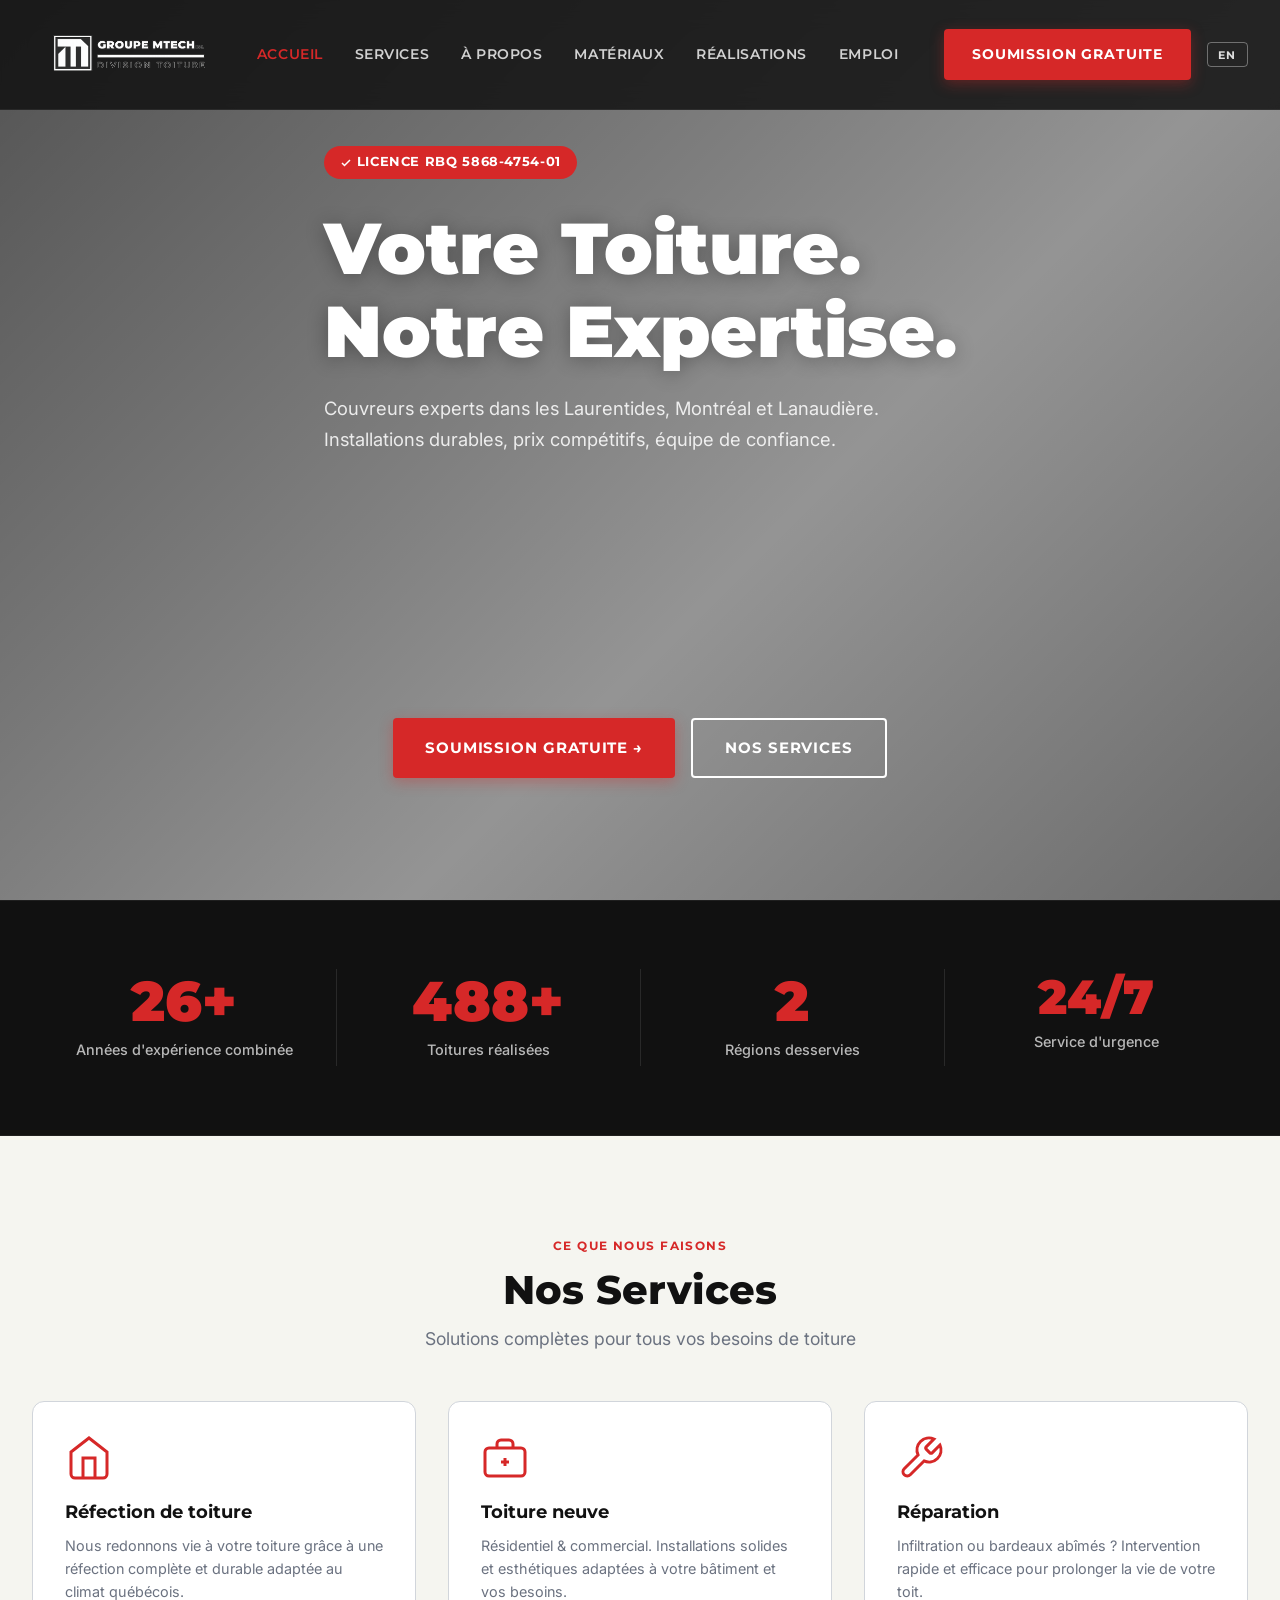
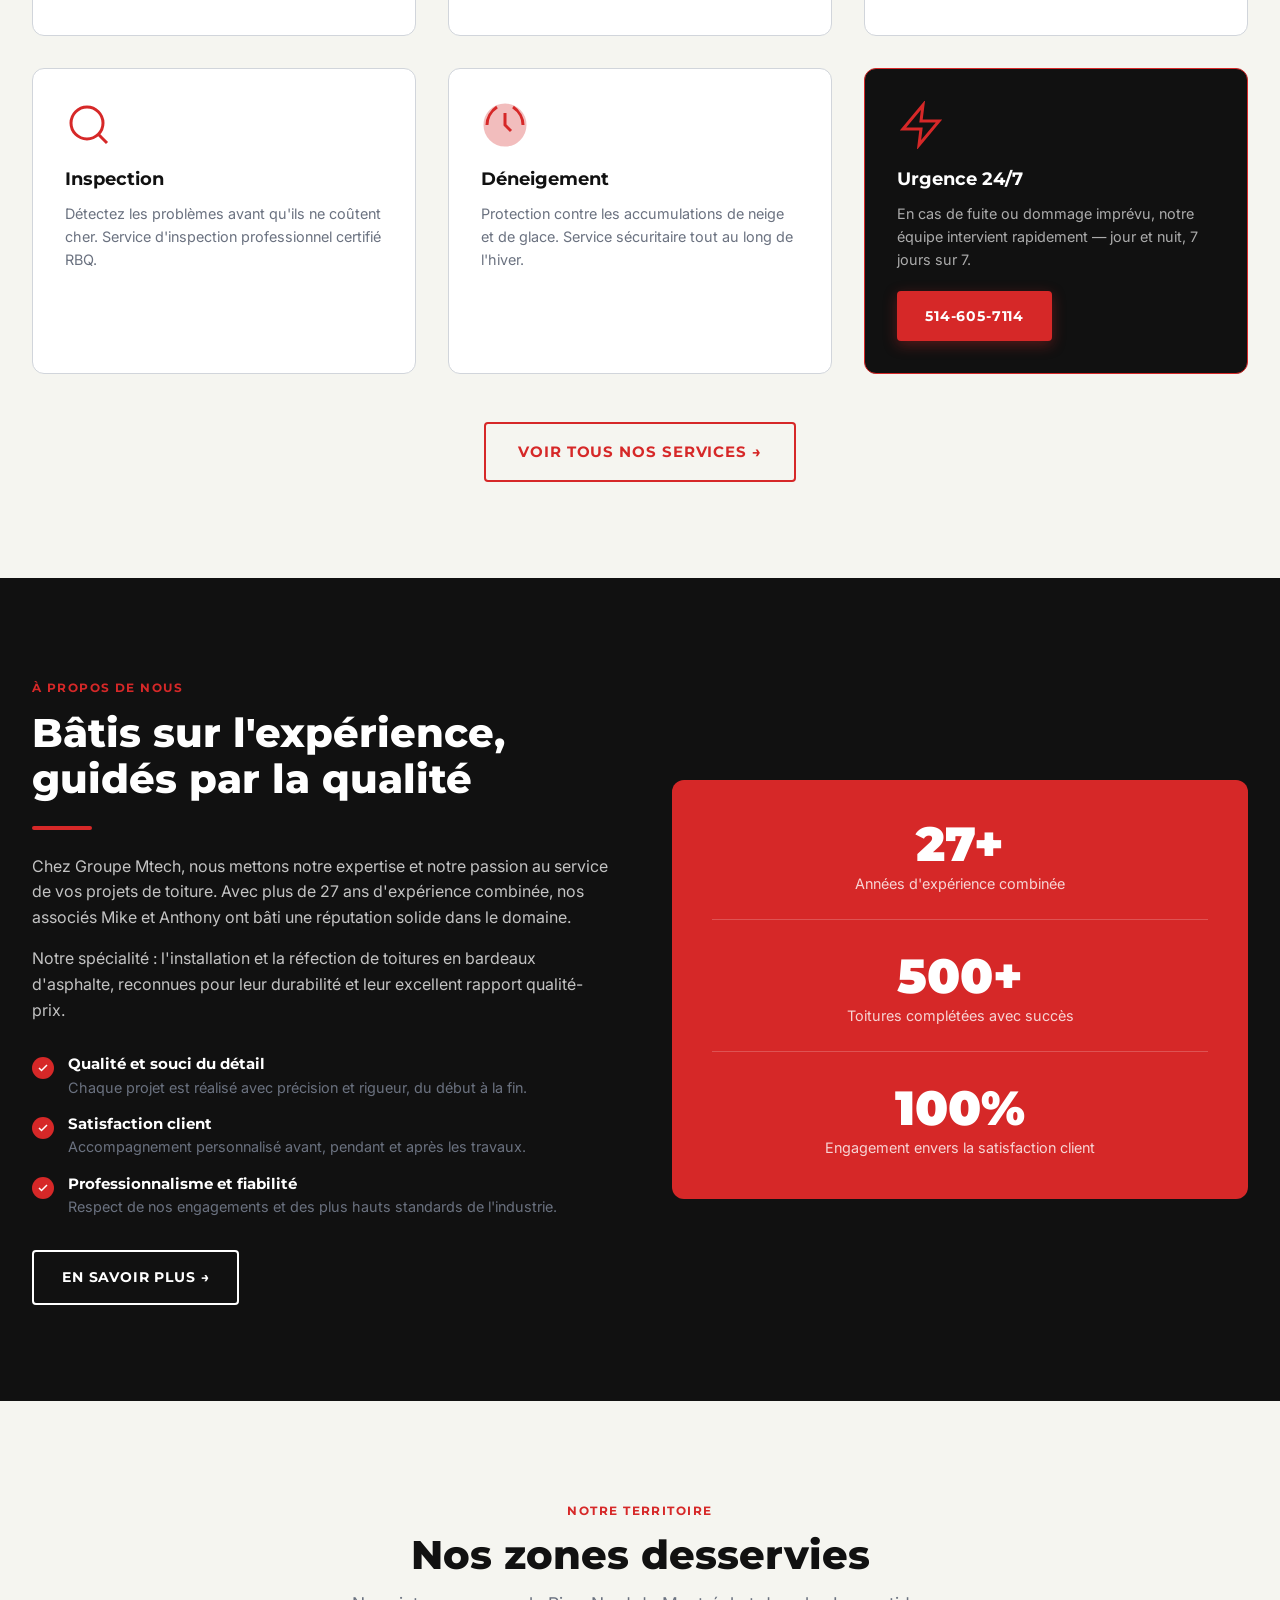
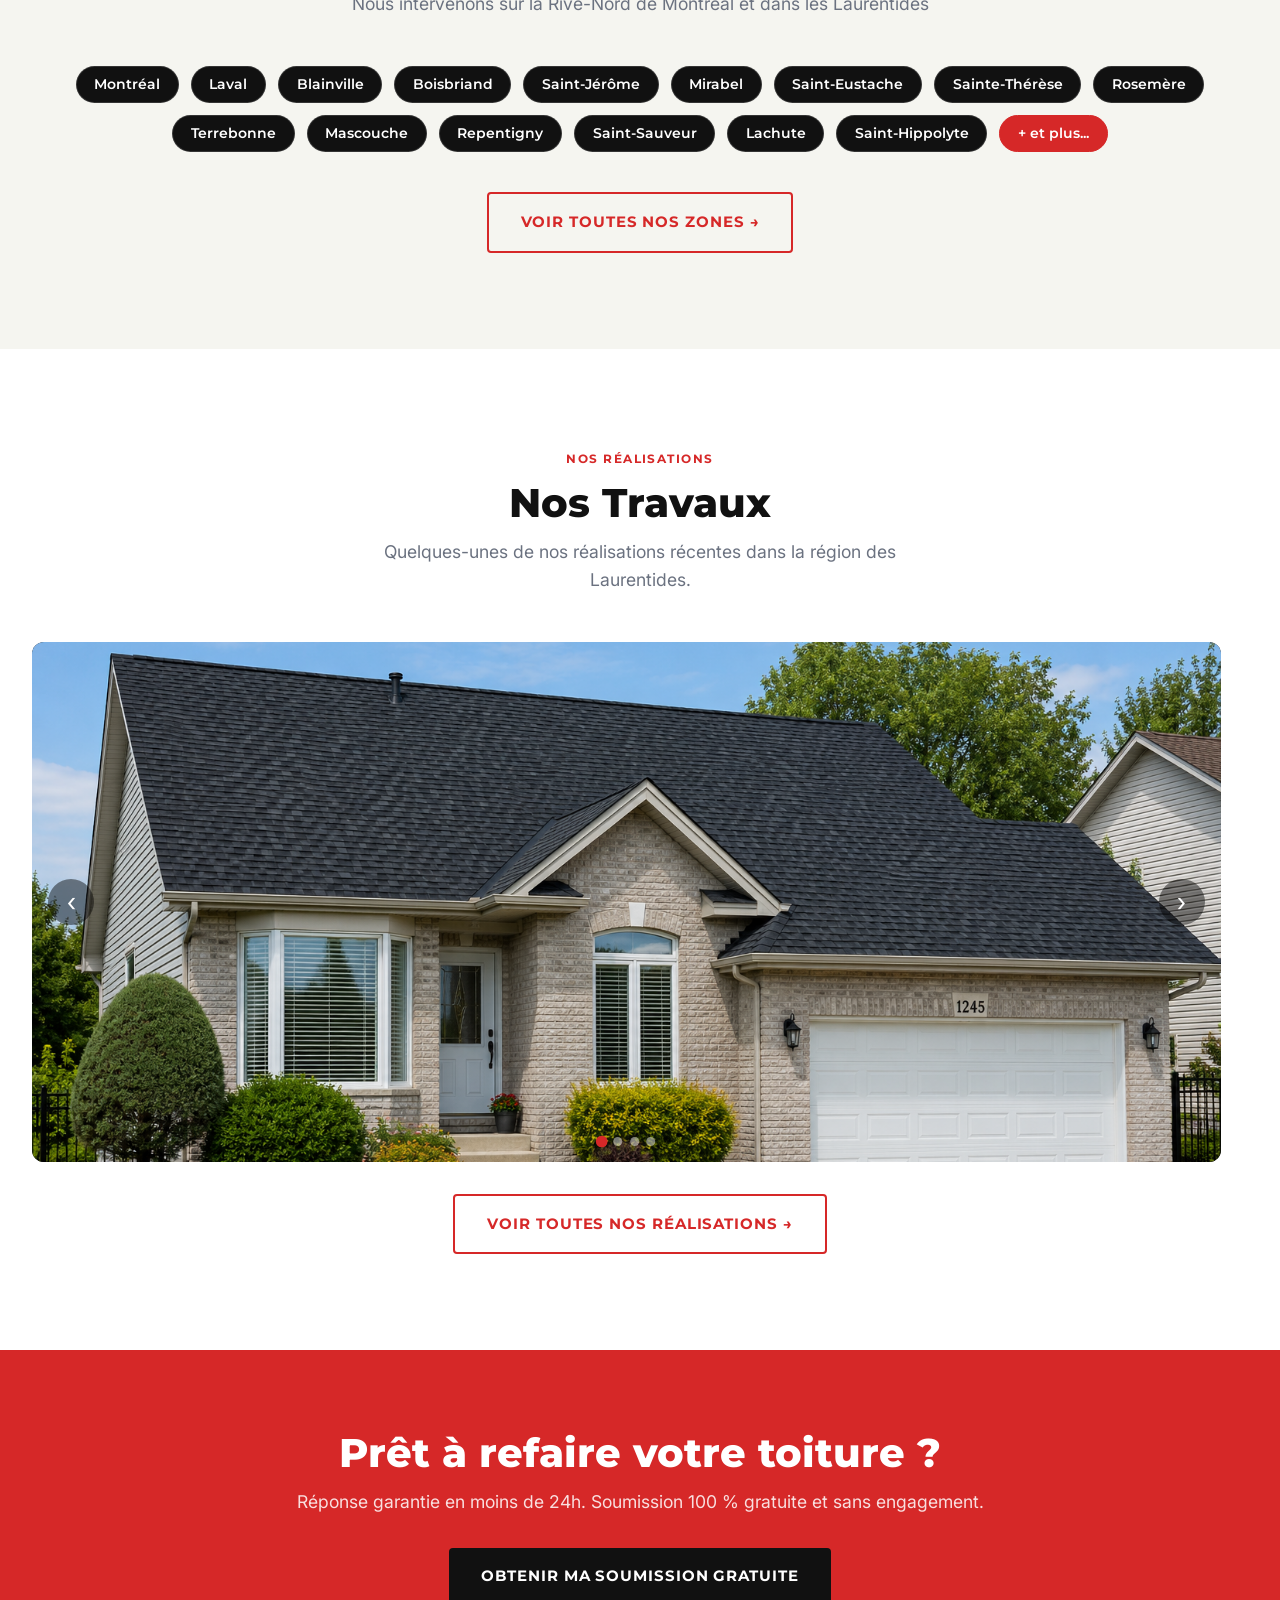
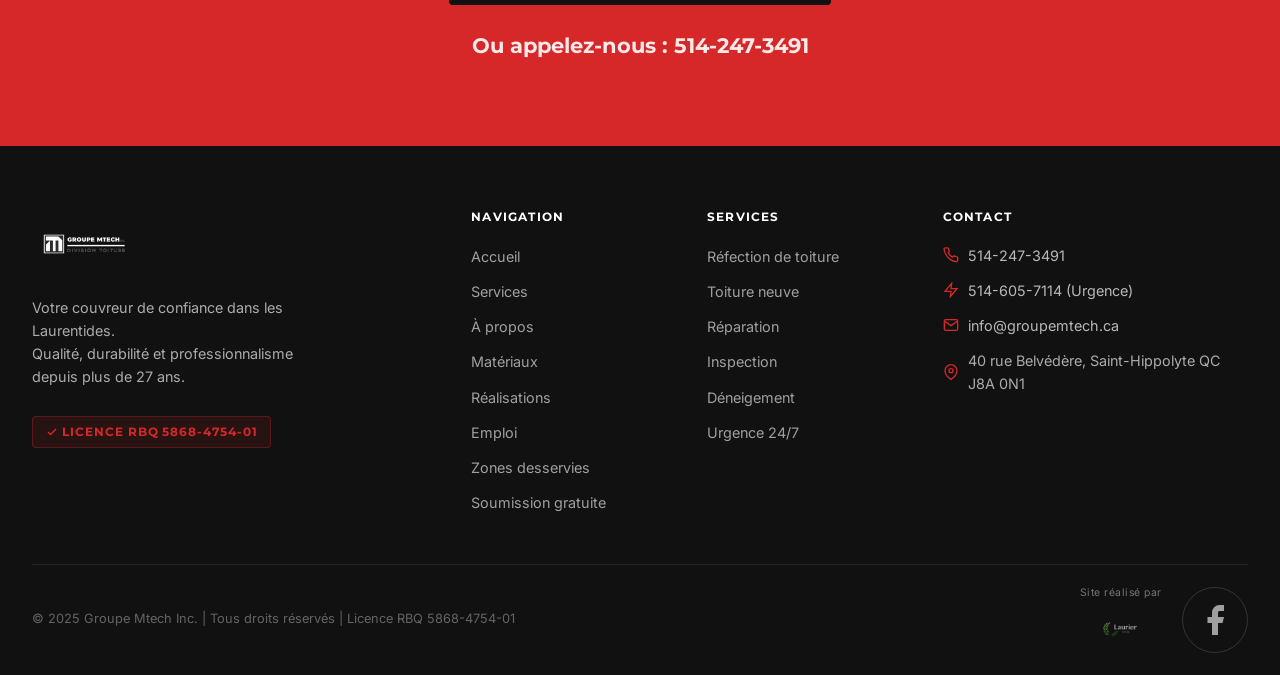
==== commit e3969b92: "Correction traduction FR/EN — sections À propos et Zones sur l'accueil Ajout des attributs data-i18n" ====
--- a/index.html
+++ b/index.html
@@ -177,55 +177,55 @@
   <div class="container">
     <div class="grid-2" style="align-items:center;gap:4rem">
       <div class="animate-in">
-        <span class="section-label">À propos de nous</span>
-        <h2 id="about-title" class="text-white" style="margin-bottom:1.25rem">
+        <span class="section-label" data-i18n="index.about.label">À propos de nous</span>
+        <h2 id="about-title" class="text-white" style="margin-bottom:1.25rem" data-i18n="index.about.title">
           Bâtis sur l'expérience,<br>guidés par la qualité
         </h2>
         <div class="divider"></div>
-        <p style="color:rgba(255,255,255,0.75);margin-bottom:1rem">
+        <p style="color:rgba(255,255,255,0.75);margin-bottom:1rem" data-i18n="index.about.p1">
           Chez Groupe Mtech, nous mettons notre expertise et notre passion au service de vos projets de toiture.
           Avec plus de 27 ans d'expérience combinée, nos associés Mike et Anthony ont bâti une réputation solide dans le domaine.
         </p>
-        <p style="color:rgba(255,255,255,0.75);margin-bottom:2rem">
+        <p style="color:rgba(255,255,255,0.75);margin-bottom:2rem" data-i18n="index.about.p2">
           Notre spécialité : l'installation et la réfection de toitures en bardeaux d'asphalte, reconnues pour leur durabilité et leur excellent rapport qualité-prix.
         </p>
         <div class="check-list">
           <div class="check-item">
             <div class="check-icon"><svg viewBox="0 0 24 24" fill="none" stroke="currentColor" stroke-width="3" aria-hidden="true"><polyline points="20 6 9 17 4 12"/></svg></div>
             <div class="check-item-text">
-              <h4 class="text-white">Qualité et souci du détail</h4>
-              <p>Chaque projet est réalisé avec précision et rigueur, du début à la fin.</p>
+              <h4 class="text-white" data-i18n="index.about.c1.title">Qualité et souci du détail</h4>
+              <p data-i18n="index.about.c1.desc">Chaque projet est réalisé avec précision et rigueur, du début à la fin.</p>
             </div>
           </div>
           <div class="check-item">
             <div class="check-icon"><svg viewBox="0 0 24 24" fill="none" stroke="currentColor" stroke-width="3" aria-hidden="true"><polyline points="20 6 9 17 4 12"/></svg></div>
             <div class="check-item-text">
-              <h4 class="text-white">Satisfaction client</h4>
-              <p>Accompagnement personnalisé avant, pendant et après les travaux.</p>
+              <h4 class="text-white" data-i18n="index.about.c2.title">Satisfaction client</h4>
+              <p data-i18n="index.about.c2.desc">Accompagnement personnalisé avant, pendant et après les travaux.</p>
             </div>
           </div>
           <div class="check-item">
             <div class="check-icon"><svg viewBox="0 0 24 24" fill="none" stroke="currentColor" stroke-width="3" aria-hidden="true"><polyline points="20 6 9 17 4 12"/></svg></div>
             <div class="check-item-text">
-              <h4 class="text-white">Professionnalisme et fiabilité</h4>
-              <p>Respect de nos engagements et des plus hauts standards de l'industrie.</p>
+              <h4 class="text-white" data-i18n="index.about.c3.title">Professionnalisme et fiabilité</h4>
+              <p data-i18n="index.about.c3.desc">Respect de nos engagements et des plus hauts standards de l'industrie.</p>
             </div>
           </div>
         </div>
-        <div style="margin-top:2rem"><a href="a-propos.html" class="btn btn-outline">En savoir plus →</a></div>
+        <div style="margin-top:2rem"><a href="a-propos.html" class="btn btn-outline" data-i18n="index.about.cta">En savoir plus →</a></div>
       </div>
       <div class="about-stats-block animate-in stagger-2">
         <div class="about-stat">
           <div class="big-number">27+</div>
-          <p>Années d'expérience combinée</p>
+          <p data-i18n="index.about.stat1">Années d'expérience combinée</p>
         </div>
         <div class="about-stat">
           <div class="big-number">500+</div>
-          <p>Toitures complétées avec succès</p>
+          <p data-i18n="index.about.stat2">Toitures complétées avec succès</p>
         </div>
         <div class="about-stat">
           <div class="big-number">100%</div>
-          <p>Engagement envers la satisfaction client</p>
+          <p data-i18n="index.about.stat3">Engagement envers la satisfaction client</p>
         </div>
       </div>
     </div>
@@ -236,9 +236,9 @@
 <section class="section section--gray" id="zones" aria-labelledby="zones-title">
   <div class="container">
     <div class="section-header center animate-in">
-      <span class="section-label">Notre territoire</span>
-      <h2 id="zones-title">Nos zones desservies</h2>
-      <p>Nous intervenons sur la Rive-Nord de Montréal et dans les Laurentides</p>
+      <span class="section-label" data-i18n="index.zones.label">Notre territoire</span>
+      <h2 id="zones-title" data-i18n="index.zones.title">Nos zones desservies</h2>
+      <p data-i18n="index.zones.subtitle">Nous intervenons sur la Rive-Nord de Montréal et dans les Laurentides</p>
     </div>
     <div class="zones-pills animate-in" style="justify-content:center;margin-bottom:2.5rem">
       <a href="zones.html" class="city-pill" style="background:var(--black);border-color:rgba(255,255,255,0.15);color:var(--white)">Montréal</a>
@@ -256,10 +256,10 @@
       <a href="zones.html" class="city-pill" style="background:var(--black);border-color:rgba(255,255,255,0.15);color:var(--white)">Saint-Sauveur</a>
       <a href="zones.html" class="city-pill" style="background:var(--black);border-color:rgba(255,255,255,0.15);color:var(--white)">Lachute</a>
       <a href="zones.html" class="city-pill" style="background:var(--black);border-color:rgba(255,255,255,0.15);color:var(--white)">Saint-Hippolyte</a>
-      <a href="zones.html" class="city-pill" style="background:var(--red);border-color:var(--red);color:var(--white)">+ et plus...</a>
+      <a href="zones.html" class="city-pill" style="background:var(--red);border-color:var(--red);color:var(--white)" data-i18n="index.zones.more">+ et plus...</a>
     </div>
     <div class="text-center animate-in">
-      <a href="zones.html" class="btn btn-outline-red btn-lg">Voir toutes nos zones →</a>
+      <a href="zones.html" class="btn btn-outline-red btn-lg" data-i18n="index.zones.cta">Voir toutes nos zones →</a>
     </div>
   </div>
 </section>
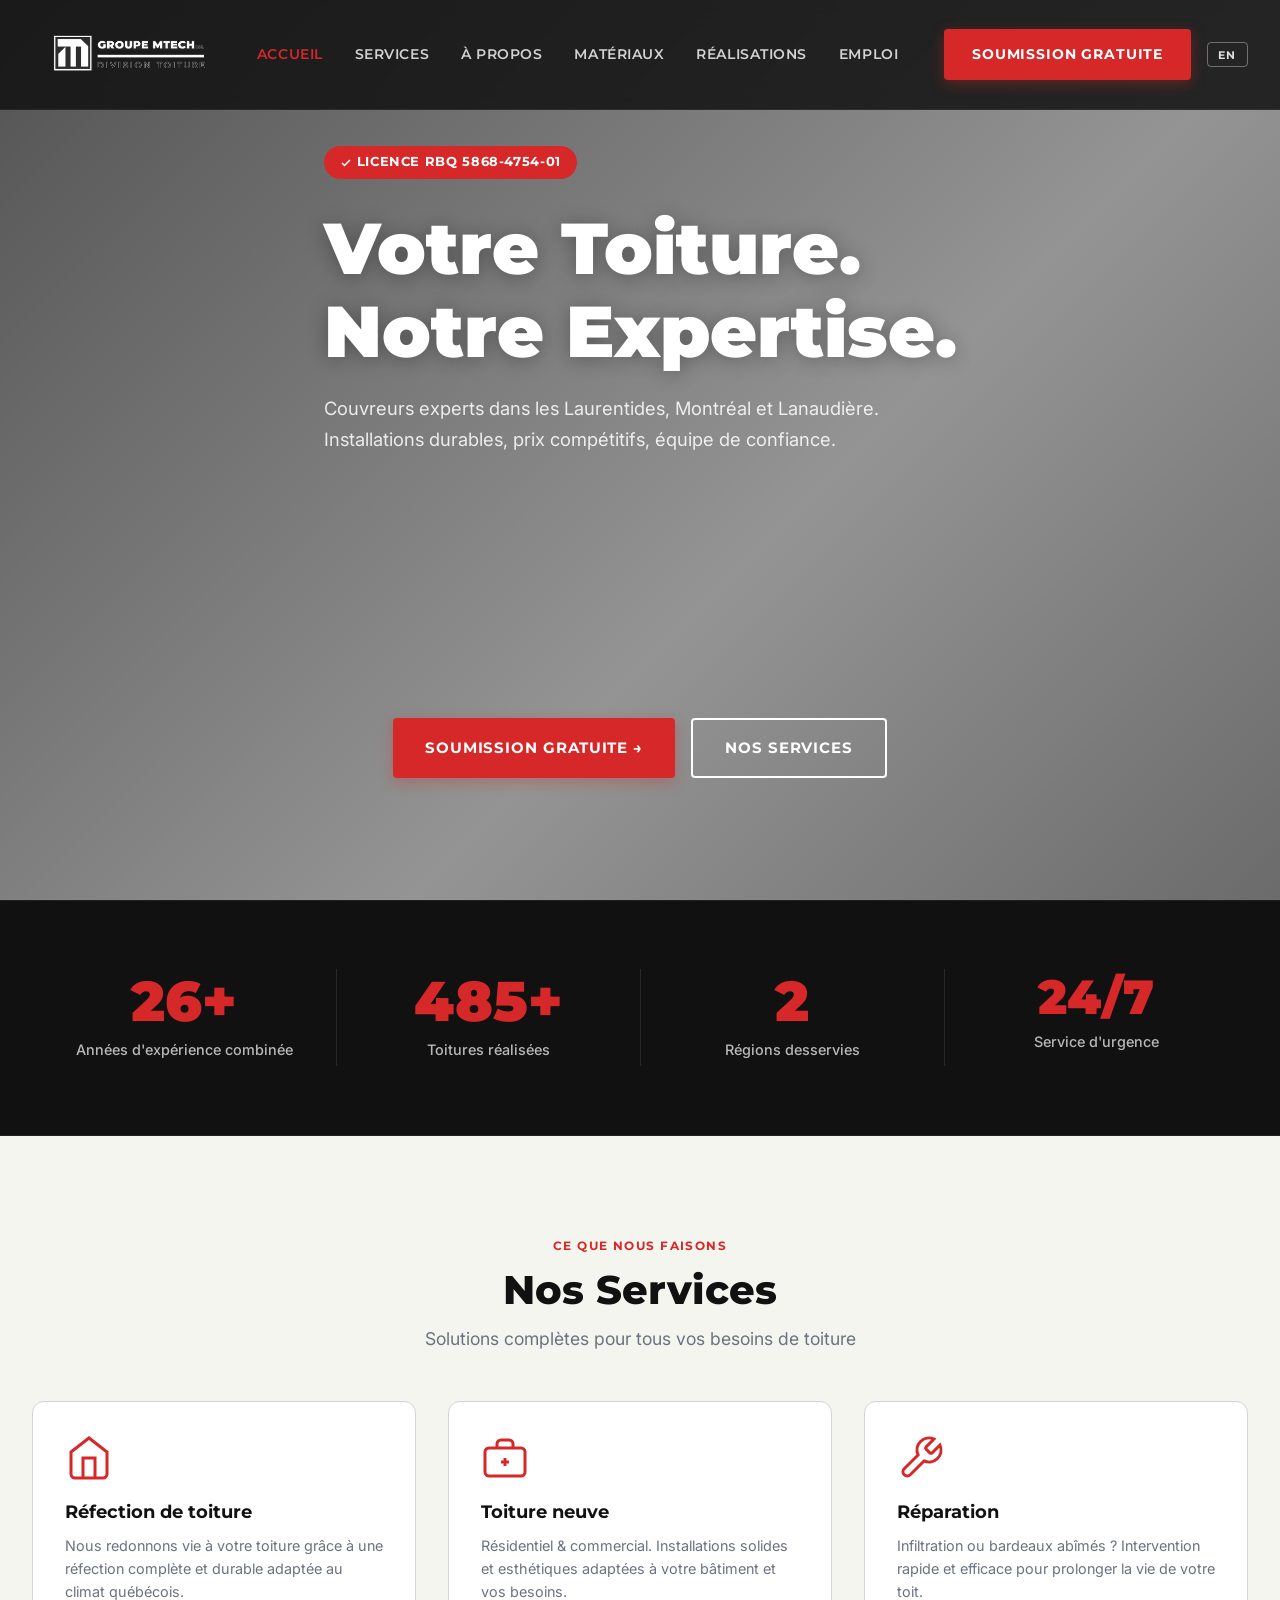
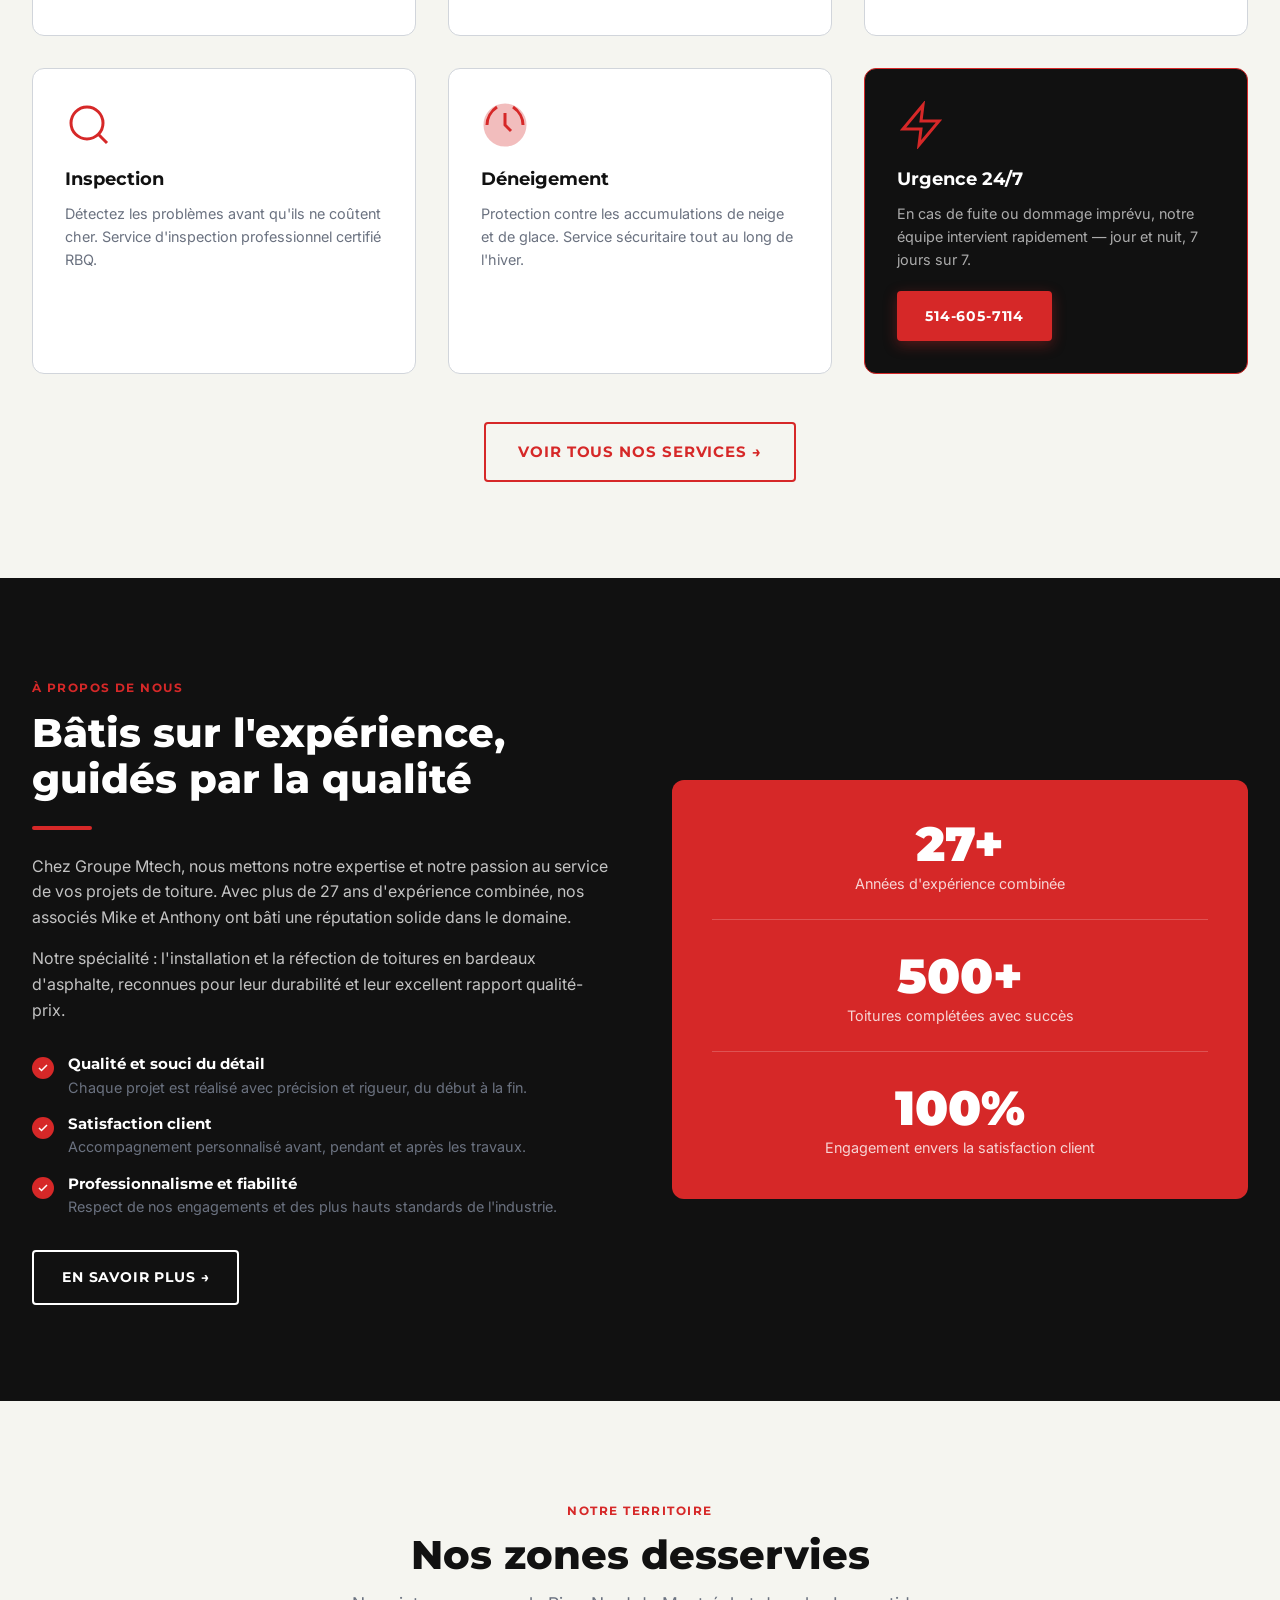
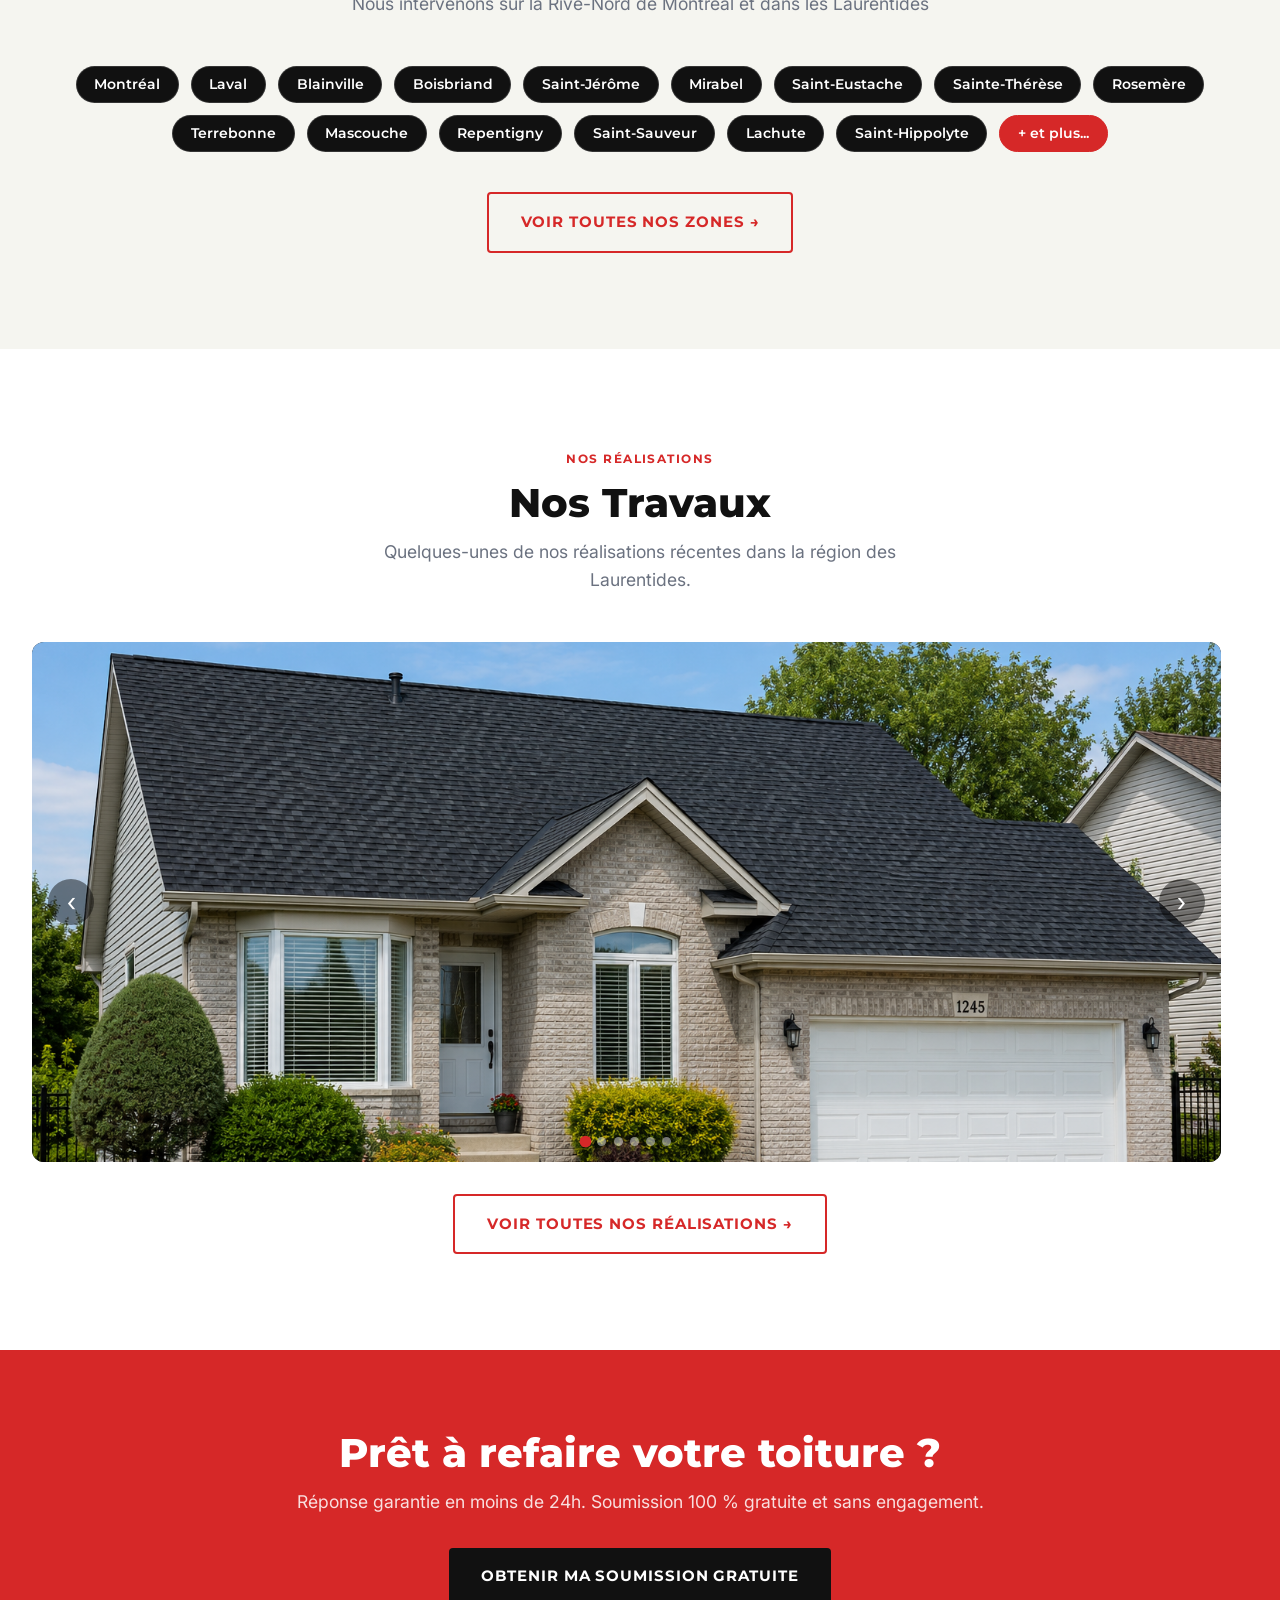
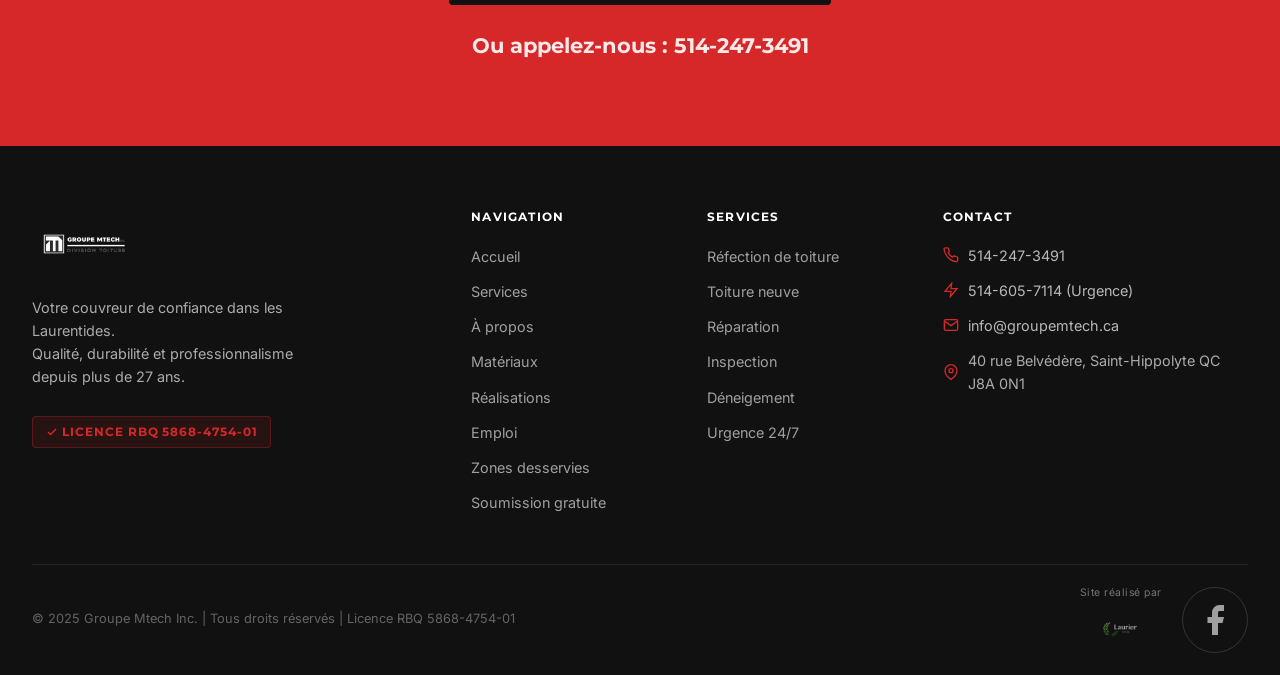
==== commit 75745d13: "Mise a jour galerie : 3 nouvelles photos de realisations, retrait house6b Co-Authored-By: Claude Son" ====
--- a/index.html
+++ b/index.html
@@ -284,7 +284,13 @@
           <img src="Assets/SlideShow/house1.jpg" alt="Toiture résidentielle complétée — Groupe Mtech" loading="lazy">
         </div>
         <div class="slide">
-          <img src="Assets/SlideShow/house6b.jpg" alt="Réalisation de toiture — Groupe Mtech" loading="lazy">
+          <img src="Assets/SlideShow/4f3f5cf2-e26e-4424-b8ac-7e52979c9c54.jpg" alt="Bardeau d'asphalte noir sur maison de brique avec lucarnes — Groupe Mtech" loading="lazy">
+        </div>
+        <div class="slide">
+          <img src="Assets/SlideShow/627f9fc2-4b60-4916-9f9e-929412abc386.png" alt="Toiture en bardeau gris foncé sur maison résidentielle — Groupe Mtech" loading="lazy">
+        </div>
+        <div class="slide">
+          <img src="Assets/SlideShow/70fec4ad-3e9a-4b7e-9e90-945df325e6ae.png" alt="Bardeau noir sur maison en pierre avec garage — Groupe Mtech" loading="lazy">
         </div>
       </div>
       <button class="slide-btn slide-prev" data-i18n-aria="index.real.prev" aria-label="Image précédente">&#8249;</button>
@@ -294,6 +300,8 @@
         <button class="dot" aria-label="Image 2"></button>
         <button class="dot" aria-label="Image 3"></button>
         <button class="dot" aria-label="Image 4"></button>
+        <button class="dot" aria-label="Image 5"></button>
+        <button class="dot" aria-label="Image 6"></button>
       </div>
     </div>
     <div class="text-center animate-in" style="margin-top:2rem">
--- a/css/style.css
+++ b/css/style.css
@@ -1093,6 +1093,15 @@
 
   /* CTA */
   .cta-section { padding: 64px 0; }
+
+  /* Emergency urgency box */
+  .service-detail-visual.emergency-visual { padding: 1.5rem; }
+  .service-detail-visual.emergency-visual .big-phone { font-size: 1.4rem; word-break: break-all; }
+  #urgence .btn { width: 100%; min-width: 0; justify-content: center; white-space: normal; box-sizing: border-box; }
+
+  /* Prevent long button text from overflowing on mobile */
+  .btn { white-space: normal; text-align: center; }
+  .cta-section .btn { display: inline-block; }
 }
 
 @media (max-width: 480px) {
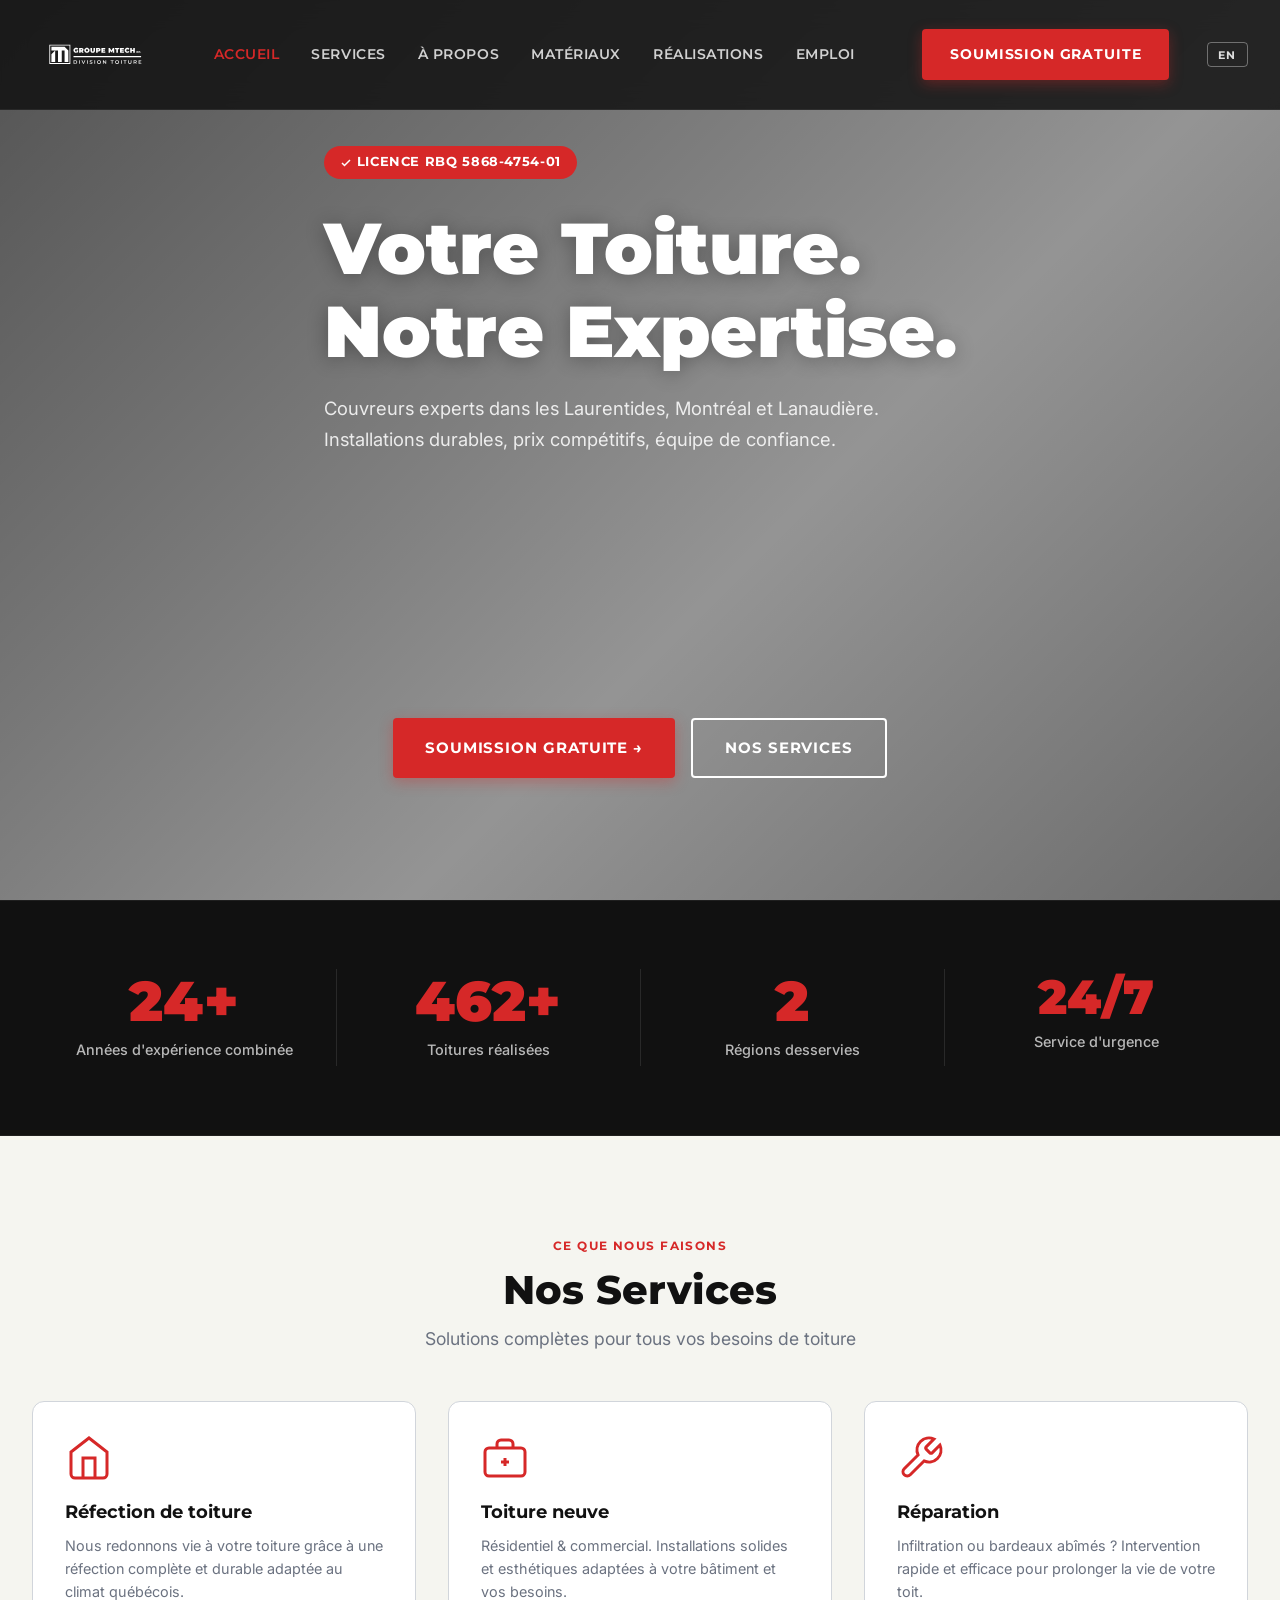
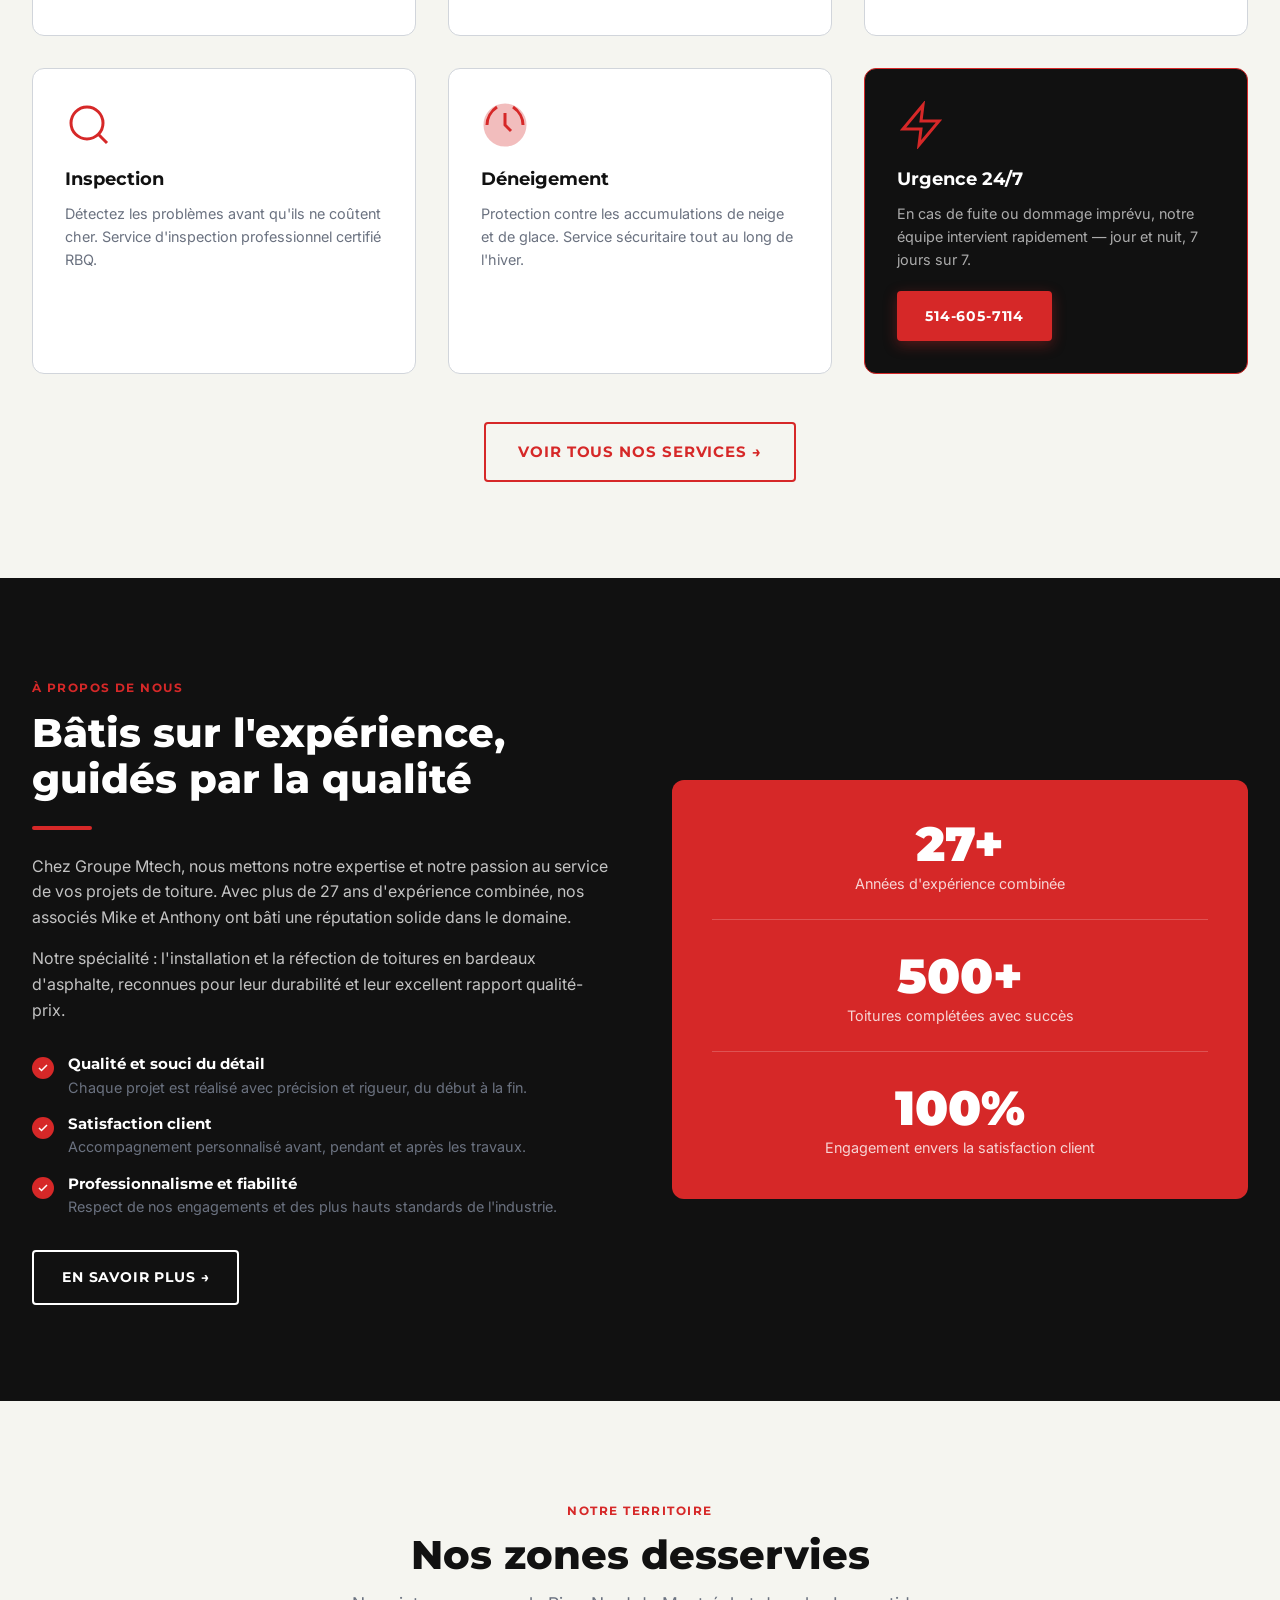
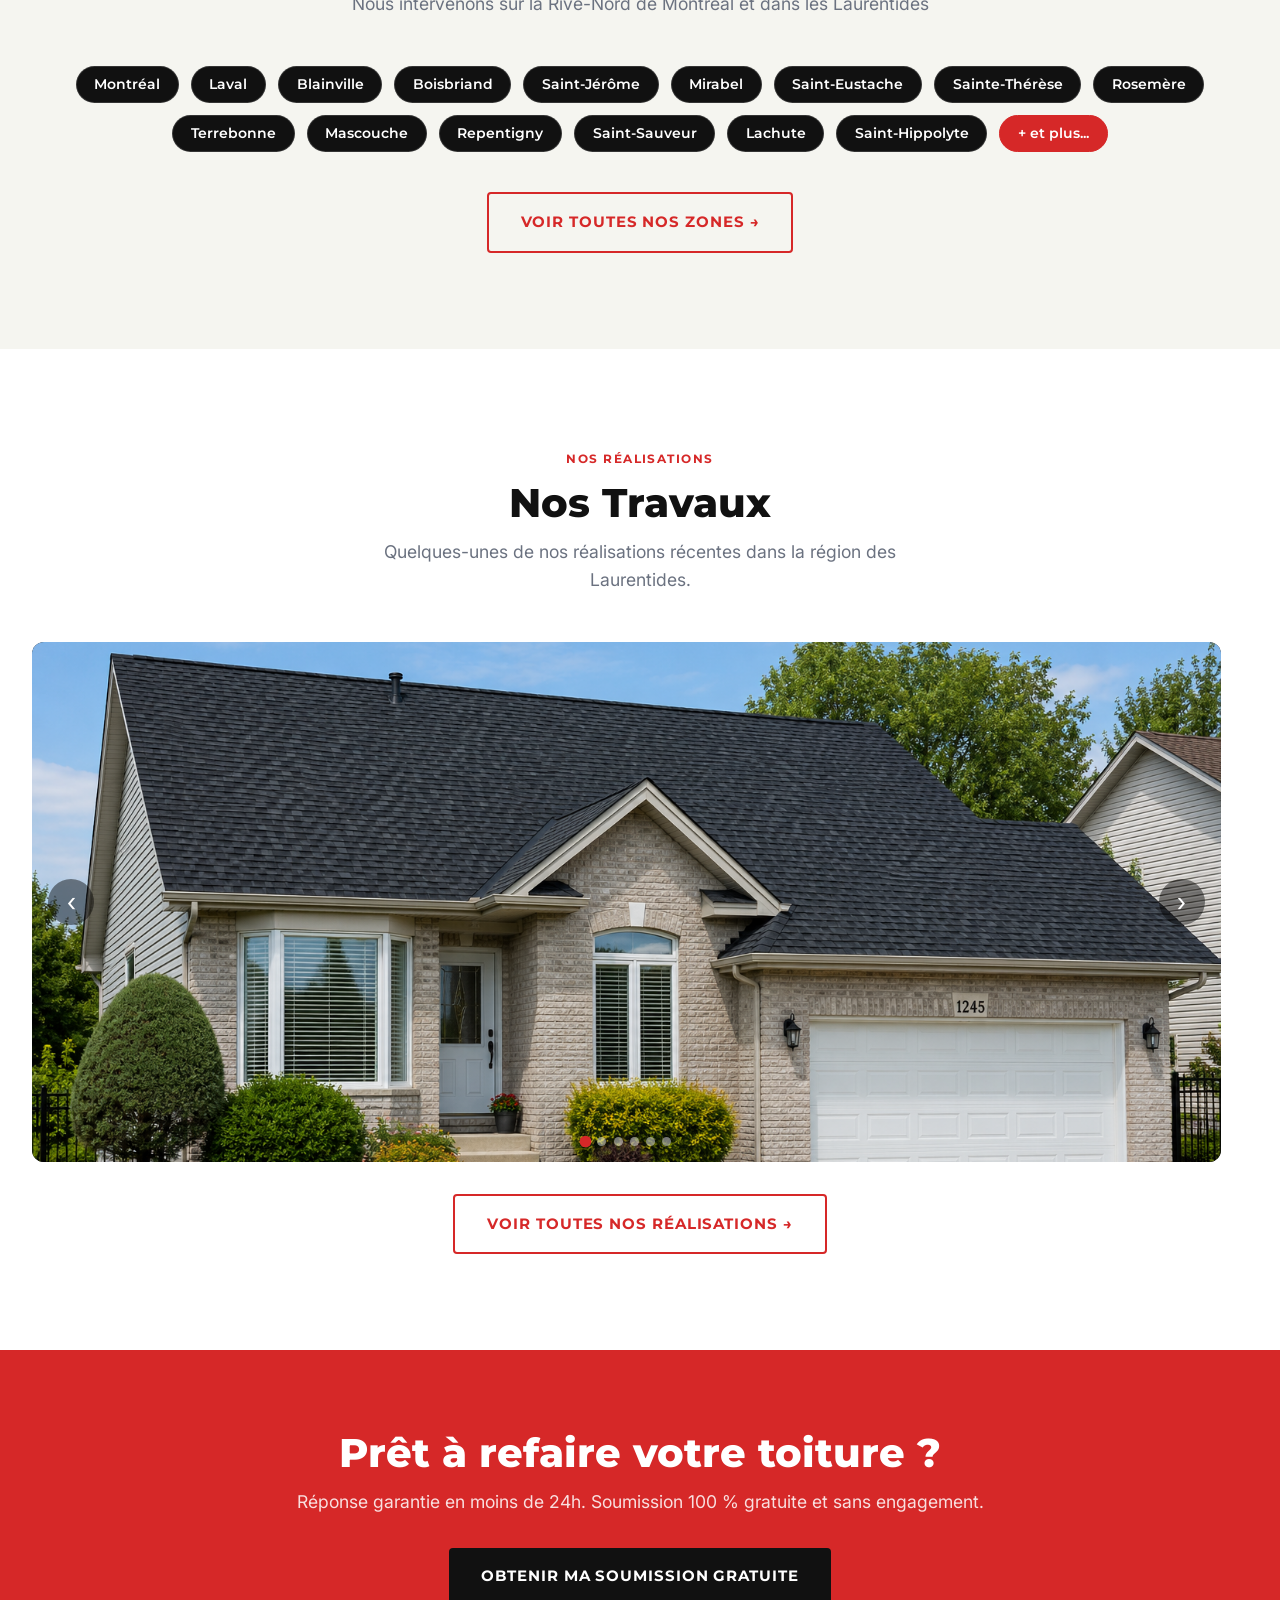
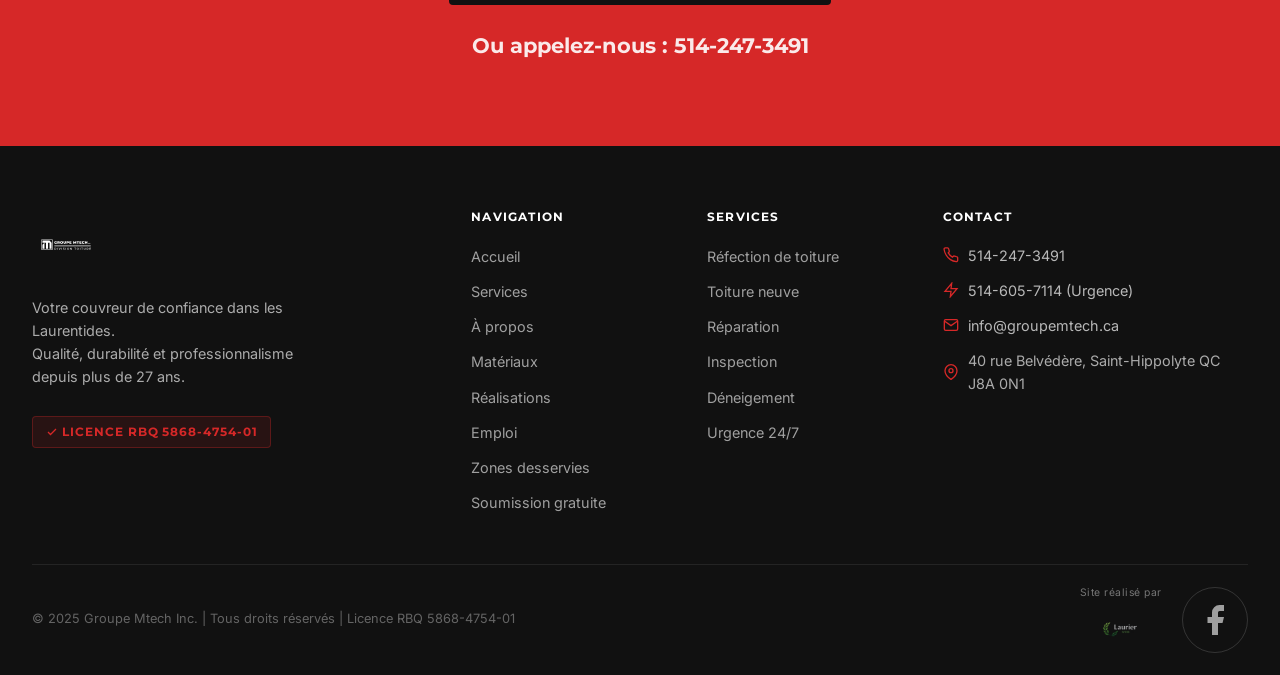
==== commit 0b3c17a7: "Remplacement logos PNG par SVG officiels — header, footer et favicon - Logo header/footer : Logo Tra" ====
--- a/index.html
+++ b/index.html
@@ -7,7 +7,7 @@
   <meta name="description" content="Couvreurs experts à Saint-Jérôme, Mirabel, Saint-Eustache, Blainville et Montréal. Réfection, toiture neuve, réparation. Soumission gratuite. Licence RBQ 5868-4754-01.">
   <meta name="keywords" content="couvreur, toiture, Laurentides, Montréal, Saint-Jérôme, Mirabel, Blainville, réfection toiture, bardeaux asphalte">
   <meta name="robots" content="index, follow">
-  <link rel="icon" type="image/png" href="Assets/Logo/Favicon.png">
+  <link rel="icon" type="image/svg+xml" href="Assets/Logo/Icone_Seule.svg">
   <link rel="canonical" href="https://www.groupemtech.ca/">
   <meta property="og:title" content="Couvreur Laurentides & Montréal | Groupe Mtech Inc.">
   <meta property="og:description" content="Couvreurs experts dans les Laurentides et Montréal. Réfection, toiture neuve, réparation. Soumission gratuite. Licence RBQ 5868-4754-01.">
@@ -27,7 +27,7 @@
 <header id="navbar">
   <div class="container nav-inner">
     <a href="index.html" class="nav-logo">
-      <img src="Assets/Logo/Logo Transparent.png" alt="Logo Groupe Mtech Inc. — Couvreur Laurentides">
+      <img src="Assets/Logo/Logo_Horizontale_inc.svg" alt="Logo Groupe Mtech Inc. — Couvreur Laurentides">
     </a>
     <nav class="nav-links" aria-label="Navigation principale">
       <a href="index.html"        data-nav data-i18n="nav.home">Accueil</a>
@@ -327,7 +327,7 @@
   <div class="container">
     <div class="footer-grid">
       <div class="footer-brand">
-        <img src="Assets/Logo/Logo Transparent.png" alt="Logo Groupe Mtech Inc.">
+        <img src="Assets/Logo/Logo_Horizontale_inc.svg" alt="Logo Groupe Mtech Inc.">
         <p>Votre couvreur de confiance dans les Laurentides.<br>Qualité, durabilité et professionnalisme depuis plus de 27 ans.</p>
         <div class="footer-rbq">
           <svg width="12" height="12" viewBox="0 0 24 24" fill="none" stroke="currentColor" stroke-width="2.5" aria-hidden="true"><polyline points="20 6 9 17 4 12"/></svg>
--- a/css/style.css
+++ b/css/style.css
@@ -390,7 +390,7 @@
   justify-content: space-between;
   width: 100%;
 }
-.nav-logo img { height: 130px; width: auto; transition: height var(--transition); }
+.nav-logo img { height: 130px; width: auto; transition: height var(--transition); filter: brightness(0) invert(1); }
 #navbar.scrolled .nav-logo img { height: 100px; }
 
 .nav-links {
@@ -853,7 +853,7 @@
   padding-bottom: 48px;
   border-bottom: 1px solid rgba(255,255,255,0.08);
 }
-.footer-brand img { height: 70px; margin-bottom: 1rem; }
+.footer-brand img { height: 70px; margin-bottom: 1rem; filter: brightness(0) invert(1); }
 .footer-brand p { font-size: 0.9rem; line-height: 1.6; max-width: 280px; }
 .footer-col h4 {
   font-family: 'Montserrat', sans-serif;
